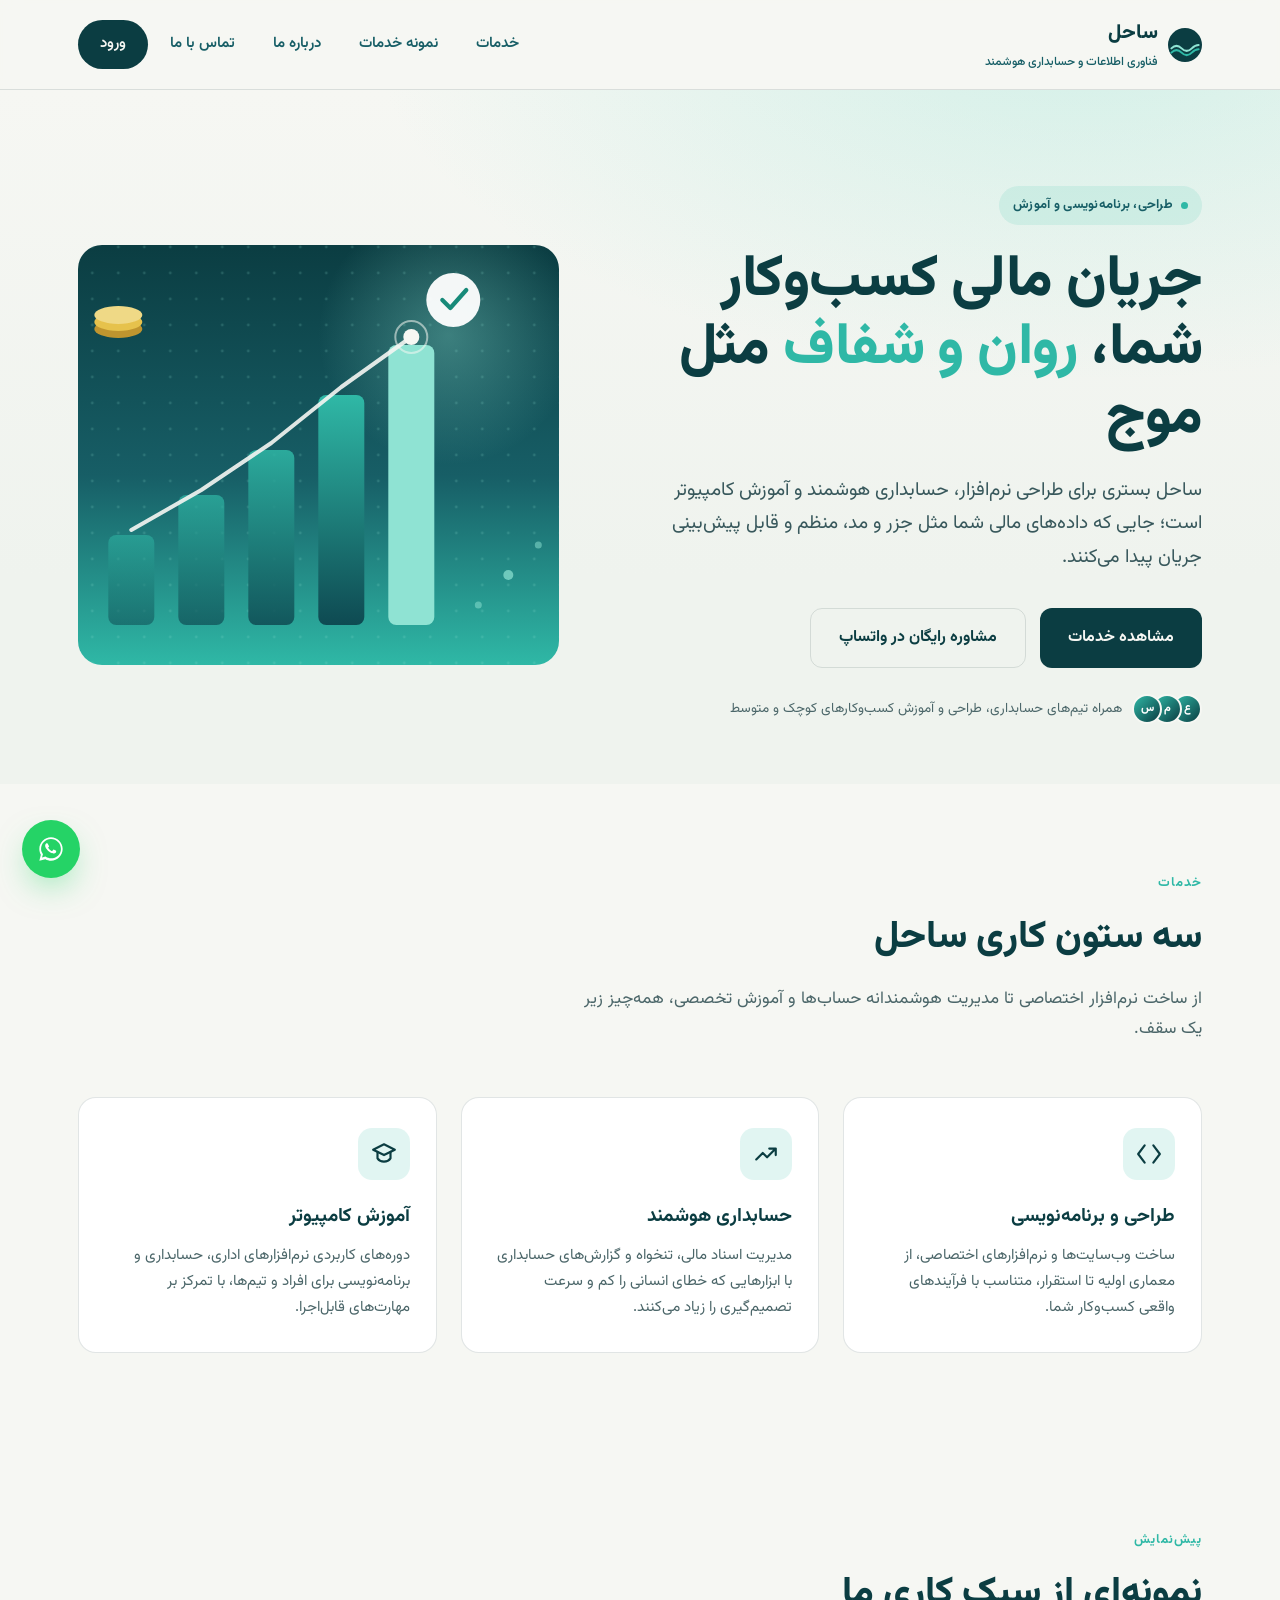
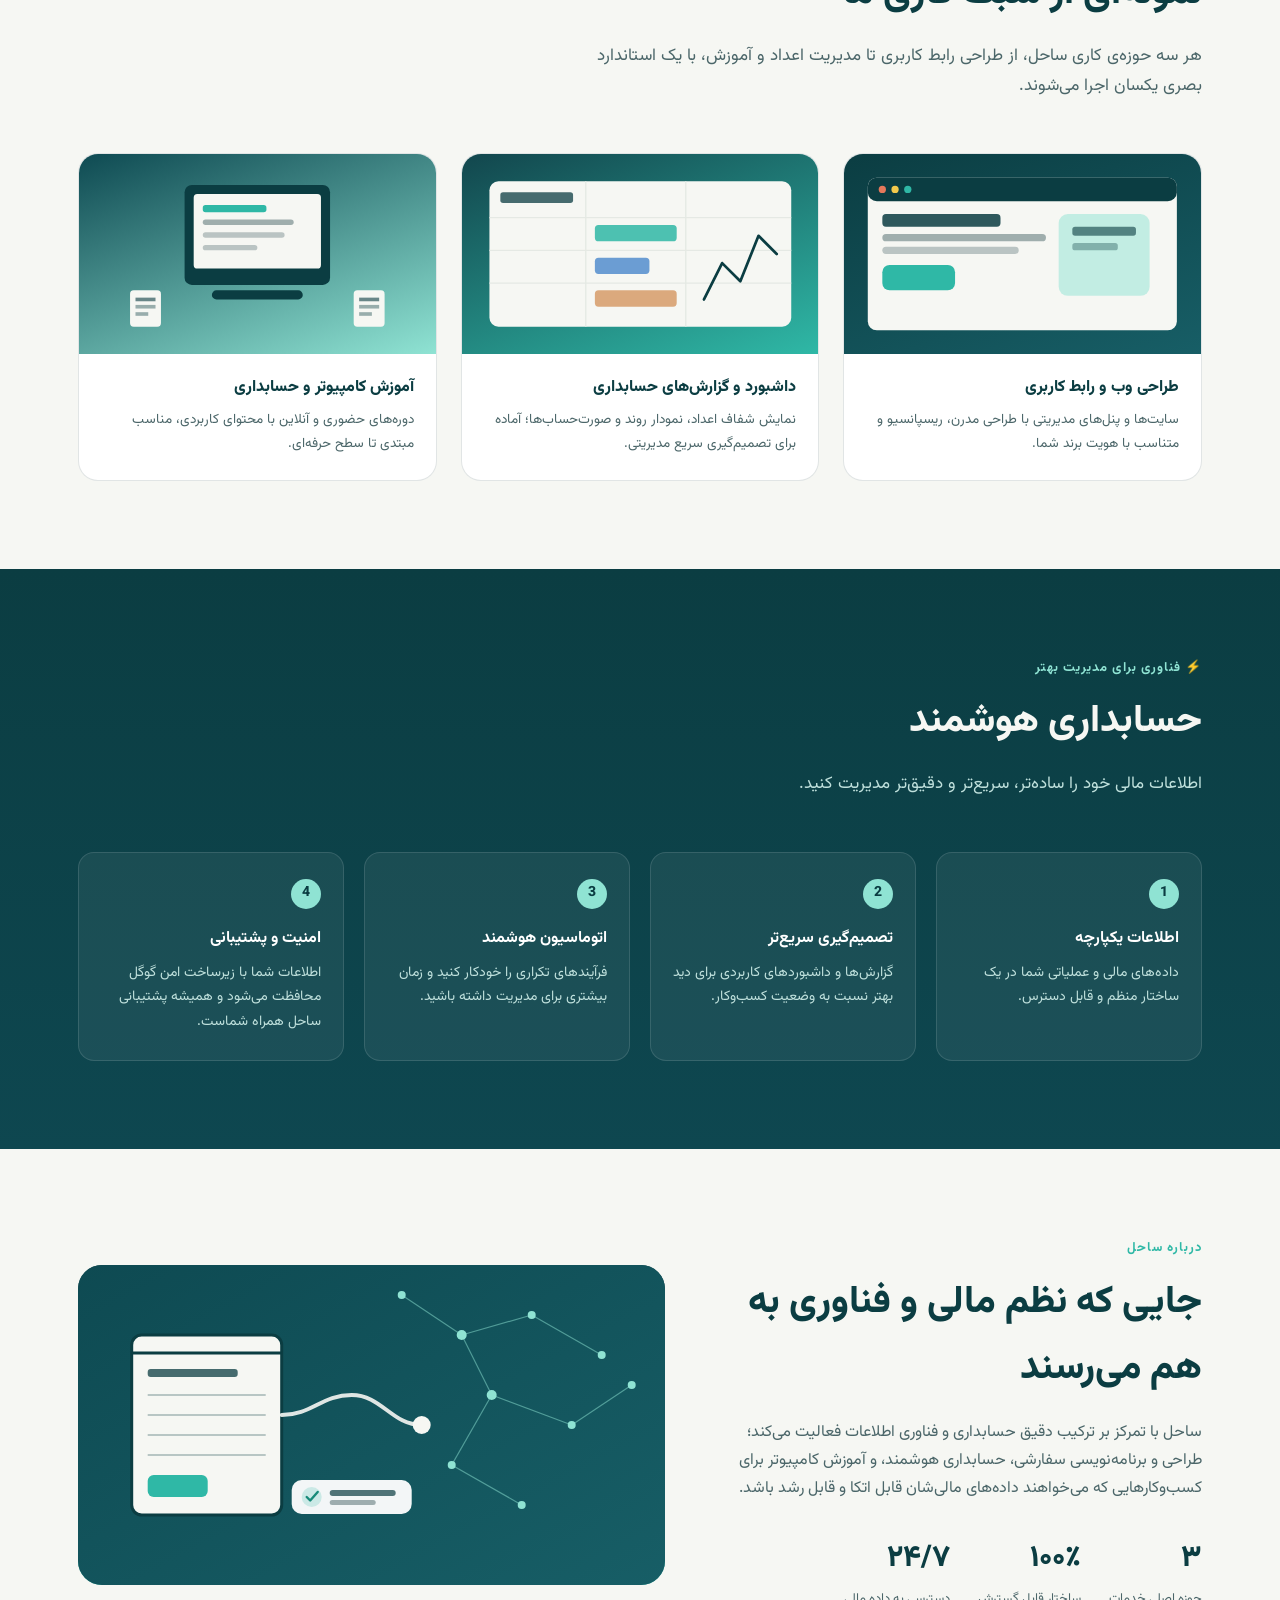
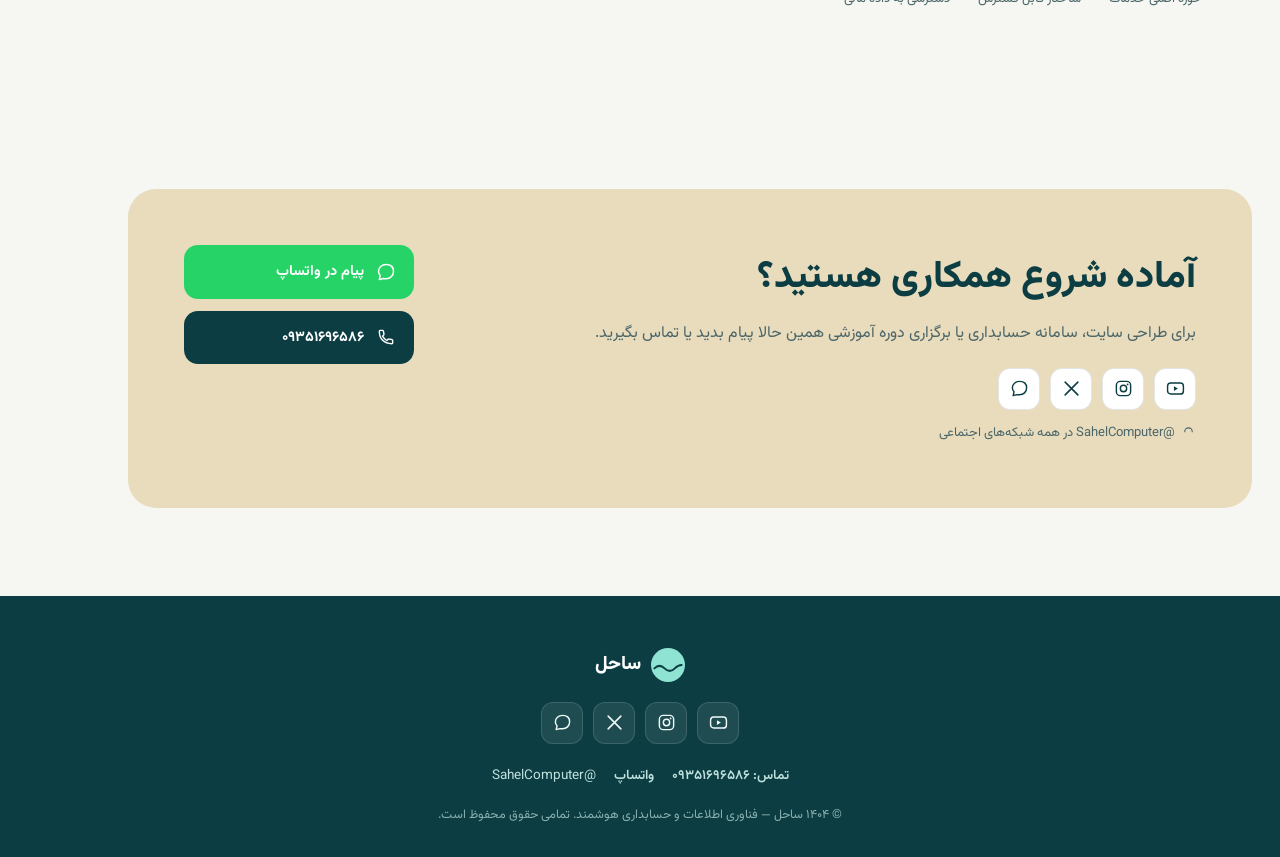
==== index.html @ e589ced3 "Update roadmap section content in index.html" ====
<!DOCTYPE html>
<html lang="fa" dir="rtl">
<head>
<meta charset="UTF-8">
<meta name="viewport" content="width=device-width, initial-scale=1.0">
<title>ساحل | فناوری اطلاعات و حسابداری هوشمند</title>
<meta name="description" content="طراحی و برنامه‌نویسی، حسابداری هوشمند و آموزش کامپیوتر ساحل">
<link rel="preconnect" href="https://fonts.googleapis.com">
<link rel="preconnect" href="https://fonts.gstatic.com" crossorigin>
<link href="https://fonts.googleapis.com/css2?family=Vazirmatn:wght@300;400;500;600;700;800;900&display=swap" rel="stylesheet">
<link rel="icon" href="assets/favicon.svg" type="image/svg+xml">
<link rel="stylesheet" href="css/style.css">
</head>
<body>

<header>
  <div class="nav">
    <div class="brand">
      <svg class="brand-mark" viewBox="0 0 40 40" fill="none" xmlns="http://www.w3.org/2000/svg" aria-hidden="true">
        <circle cx="20" cy="20" r="20" fill="#0B3D42"/>
        <path d="M4 24C8 20 12 20 16 24C20 28 24 28 28 24C32 20 36 20 36 20" stroke="#8FE3D3" stroke-width="2.4" stroke-linecap="round" fill="none"/>
        <path d="M4 29C8 25 12 25 16 29C20 33 24 33 28 29C32 25 36 25 36 25" stroke="#2FB8A6" stroke-width="2.4" stroke-linecap="round" fill="none"/>
      </svg>
      <span>ساحل<small>فناوری اطلاعات و حسابداری هوشمند</small></span>
    </div>
    <button class="menu-btn" id="menuBtn" aria-label="باز کردن منو" aria-expanded="false">
      <span></span><span></span><span></span>
    </button>
    <nav class="nav-links" id="navLinks">
      <a href="#services">خدمات</a>
      <a href="#showcase">نمونه خدمات</a>
      <a href="#about">درباره ما</a>
      <a href="#contact">تماس با ما</a>
      <a href="login.html" class="nav-cta">ورود</a>
    </nav>
  </div>
</header>

<section class="hero">
  <div class="hero-grid">
    <div>
      <div class="eyebrow">طراحی، برنامه‌نویسی و آموزش</div>
      <h1>جریان مالی کسب‌وکار شما، <em>روان و شفاف</em> مثل موج</h1>
      <p class="lead">ساحل بستری برای طراحی نرم‌افزار، حسابداری هوشمند و آموزش کامپیوتر است؛ جایی که داده‌های مالی شما مثل جزر و مد، منظم و قابل پیش‌بینی جریان پیدا می‌کنند.</p>
      <div class="hero-actions">
        <a href="#services" class="btn btn-primary">مشاهده خدمات</a>
        <a href="https://wa.me/989351696586" target="_blank" rel="noopener" class="btn btn-ghost">مشاوره رایگان در واتساپ</a>
      </div>
      <div class="trust-line">
        <div class="avatars"><span>ع</span><span>م</span><span>س</span></div>
        <span>همراه تیم‌های حسابداری، طراحی و آموزش کسب‌وکارهای کوچک و متوسط</span>
      </div>
    </div>
    <div class="tide" role="img" aria-label="نمودار جریان مالی رو به رشد" style="position:relative;">
      <svg viewBox="0 0 560 420" preserveAspectRatio="xMidYMax slice" style="position:absolute; inset:0; width:100%; height:100%;">
        <defs>
          <pattern id="dotgrid" width="26" height="26" patternUnits="userSpaceOnUse">
            <circle cx="2" cy="2" r="1.4" fill="#8FE3D3" opacity="0.18"/>
          </pattern>
          <linearGradient id="barGrad" x1="0" y1="1" x2="0" y2="0">
            <stop offset="0%" stop-color="#0E4A52"/>
            <stop offset="100%" stop-color="#2FB8A6"/>
          </linearGradient>
          <radialGradient id="glow" cx="50%" cy="50%" r="50%">
            <stop offset="0%" stop-color="#8FE3D3" stop-opacity="0.35"/>
            <stop offset="100%" stop-color="#8FE3D3" stop-opacity="0"/>
          </radialGradient>
        </defs>
        <rect x="0" y="0" width="560" height="420" fill="url(#dotgrid)"/>
        <circle cx="410" cy="90" r="130" fill="url(#glow)"/>

        <g>
          <rect x="70"  y="290" width="46" height="90"  rx="8" fill="url(#barGrad)" opacity="0.55"/>
          <rect x="140" y="250" width="46" height="130" rx="8" fill="url(#barGrad)" opacity="0.7"/>
          <rect x="210" y="205" width="46" height="175" rx="8" fill="url(#barGrad)" opacity="0.85"/>
          <rect x="280" y="150" width="46" height="230" rx="8" fill="url(#barGrad)"/>
          <rect x="350" y="100" width="46" height="280" rx="8" fill="#8FE3D3"/>
        </g>

        <polyline points="93,285 163,245 233,198 303,142 373,92" fill="none" stroke="#F6F7F3" stroke-width="4" stroke-linecap="round" stroke-linejoin="round" opacity="0.9"/>
        <circle cx="373" cy="92" r="8" fill="#F6F7F3"/>
        <circle cx="373" cy="92" r="16" fill="none" stroke="#F6F7F3" stroke-width="2" opacity="0.55"/>

        <g transform="translate(415,55)">
          <circle cx="0" cy="0" r="27" fill="#ffffff" opacity="0.95"/>
          <path d="M-11 0L-3 8L13 -10" stroke="#178A79" stroke-width="4.2" stroke-linecap="round" stroke-linejoin="round" fill="none"/>
        </g>

        <g transform="translate(80,70)" opacity="0.95">
          <ellipse cx="0" cy="14" rx="24" ry="9" fill="#C99A2E"/>
          <ellipse cx="0" cy="7" rx="24" ry="9" fill="#F2C94C"/>
          <ellipse cx="0" cy="0" rx="24" ry="9" fill="#FCE18A"/>
        </g>

        <circle cx="470" cy="330" r="5" fill="#8FE3D3" opacity="0.7"/>
        <circle cx="500" cy="300" r="3.5" fill="#8FE3D3" opacity="0.5"/>
        <circle cx="440" cy="360" r="3.5" fill="#8FE3D3" opacity="0.5"/>
      </svg>
    </div>
  </div>
</section>

<section class="services" id="services">
  <div class="wrap">
    <div class="section-head">
      <div class="kicker">خدمات</div>
      <h2>سه ستون کاری ساحل</h2>
      <p>از ساخت نرم‌افزار اختصاصی تا مدیریت هوشمندانه حساب‌ها و آموزش تخصصی، همه‌چیز زیر یک سقف.</p>
    </div>
    <div class="cards">
      <div class="card">
        <div class="card-icon">
          <svg width="26" height="26" viewBox="0 0 24 24" fill="none"><path d="M8 4L2 12L8 20M16 4L22 12L16 20" stroke="#0B3D42" stroke-width="2" stroke-linecap="round" stroke-linejoin="round"/></svg>
        </div>
        <h3>طراحی و برنامه‌نویسی</h3>
        <p>ساخت وب‌سایت‌ها و نرم‌افزارهای اختصاصی، از معماری اولیه تا استقرار، متناسب با فرآیندهای واقعی کسب‌وکار شما.</p>
      </div>
      <div class="card">
        <div class="card-icon">
          <svg width="26" height="26" viewBox="0 0 24 24" fill="none"><path d="M3 17L9 11L13 15L21 7M21 7H15M21 7V13" stroke="#0B3D42" stroke-width="2" stroke-linecap="round" stroke-linejoin="round"/></svg>
        </div>
        <h3>حسابداری هوشمند</h3>
        <p>مدیریت اسناد مالی، تنخواه و گزارش‌های حسابداری با ابزارهایی که خطای انسانی را کم و سرعت تصمیم‌گیری را زیاد می‌کنند.</p>
      </div>
      <div class="card">
        <div class="card-icon">
          <svg width="26" height="26" viewBox="0 0 24 24" fill="none"><path d="M12 3L2 8L12 13L22 8L12 3Z" stroke="#0B3D42" stroke-width="2" stroke-linejoin="round"/><path d="M6 10V16C6 16 8 19 12 19C16 19 18 16 18 16V10" stroke="#0B3D42" stroke-width="2" stroke-linecap="round" stroke-linejoin="round"/></svg>
        </div>
        <h3>آموزش کامپیوتر</h3>
        <p>دوره‌های کاربردی نرم‌افزارهای اداری، حسابداری و برنامه‌نویسی برای افراد و تیم‌ها، با تمرکز بر مهارت‌های قابل‌اجرا.</p>
      </div>
    </div>
  </div>
</section>

<section class="showcase" id="showcase">
  <div class="wrap">
    <div class="section-head">
      <div class="kicker">پیش‌نمایش</div>
      <h2>نمونه‌ای از سبک کاری ما</h2>
      <p>هر سه حوزه‌ی کاری ساحل، از طراحی رابط کاربری تا مدیریت اعداد و آموزش، با یک استاندارد بصری یکسان اجرا می‌شوند.</p>
    </div>
    <div class="showcase-grid">

      <div class="mock-card">
        <div class="mock-stage" style="background:linear-gradient(160deg,#0B3D42,#175E66);">
          <svg viewBox="0 0 400 220" preserveAspectRatio="xMidYMid slice">
            <rect x="30" y="26" width="340" height="168" rx="10" fill="#F6F7F3"/>
            <rect x="30" y="26" width="340" height="26" rx="10" fill="#0B3D42"/>
            <circle cx="46" cy="39" r="4" fill="#E4785B"/><circle cx="60" cy="39" r="4" fill="#F2C94C"/><circle cx="74" cy="39" r="4" fill="#2FB8A6"/>
            <rect x="46" y="66" width="130" height="14" rx="4" fill="#0B3D42" opacity="0.85"/>
            <rect x="46" y="88" width="180" height="8" rx="4" fill="#4B6669" opacity="0.5"/>
            <rect x="46" y="102" width="150" height="8" rx="4" fill="#4B6669" opacity="0.35"/>
            <rect x="46" y="122" width="80" height="28" rx="8" fill="#2FB8A6"/>
            <rect x="240" y="66" width="100" height="90" rx="10" fill="#8FE3D3" opacity="0.5"/>
            <rect x="255" y="80" width="70" height="10" rx="3" fill="#0B3D42" opacity="0.6"/>
            <rect x="255" y="98" width="50" height="8" rx="3" fill="#0B3D42" opacity="0.35"/>
          </svg>
        </div>
        <div class="mock-body">
          <h3>طراحی وب و رابط کاربری</h3>
          <p>سایت‌ها و پنل‌های مدیریتی با طراحی مدرن، ریسپانسیو و متناسب با هویت برند شما.</p>
        </div>
      </div>

      <div class="mock-card">
        <div class="mock-stage" style="background:linear-gradient(160deg,#12464D,#2FB8A6);">
          <svg viewBox="0 0 400 220" preserveAspectRatio="xMidYMid slice">
            <rect x="34" y="30" width="332" height="160" rx="10" fill="#F6F7F3"/>
            <line x1="34" y1="70" x2="366" y2="70" stroke="#E5E9E4" stroke-width="1.5"/>
            <line x1="34" y1="106" x2="366" y2="106" stroke="#E5E9E4" stroke-width="1.5"/>
            <line x1="34" y1="142" x2="366" y2="142" stroke="#E5E9E4" stroke-width="1.5"/>
            <line x1="140" y1="30" x2="140" y2="190" stroke="#E5E9E4" stroke-width="1.5"/>
            <line x1="250" y1="30" x2="250" y2="190" stroke="#E5E9E4" stroke-width="1.5"/>
            <rect x="46" y="42" width="80" height="12" rx="3" fill="#0B3D42" opacity="0.75"/>
            <rect x="150" y="78" width="90" height="18" rx="4" fill="#2FB8A6" opacity="0.85"/>
            <rect x="150" y="114" width="60" height="18" rx="4" fill="#3178C6" opacity="0.7"/>
            <rect x="150" y="150" width="90" height="18" rx="4" fill="#C56A1E" opacity="0.55"/>
            <polyline points="270,160 290,120 310,140 330,90 350,110" fill="none" stroke="#0B3D42" stroke-width="3" stroke-linecap="round" stroke-linejoin="round"/>
          </svg>
        </div>
        <div class="mock-body">
          <h3>داشبورد و گزارش‌های حسابداری</h3>
          <p>نمایش شفاف اعداد، نمودار روند و صورت‌حساب‌ها؛ آماده برای تصمیم‌گیری سریع مدیریتی.</p>
        </div>
      </div>

      <div class="mock-card">
        <div class="mock-stage" style="background:linear-gradient(160deg,#0E4A52,#8FE3D3);">
          <svg viewBox="0 0 400 220" preserveAspectRatio="xMidYMid slice">
            <rect x="120" y="34" width="160" height="110" rx="8" fill="#0B3D42"/>
            <rect x="130" y="44" width="140" height="82" rx="4" fill="#F6F7F3"/>
            <rect x="140" y="56" width="70" height="8" rx="3" fill="#2FB8A6"/>
            <rect x="140" y="72" width="100" height="6" rx="3" fill="#4B6669" opacity="0.5"/>
            <rect x="140" y="86" width="90" height="6" rx="3" fill="#4B6669" opacity="0.35"/>
            <rect x="140" y="100" width="60" height="6" rx="3" fill="#4B6669" opacity="0.35"/>
            <rect x="150" y="150" width="100" height="10" rx="5" fill="#0B3D42"/>
            <rect x="60" y="150" width="34" height="40" rx="4" fill="#F6F7F3"/>
            <rect x="66" y="158" width="22" height="4" fill="#0B3D42" opacity="0.6"/>
            <rect x="66" y="166" width="22" height="4" fill="#0B3D42" opacity="0.4"/>
            <rect x="66" y="174" width="14" height="4" fill="#0B3D42" opacity="0.4"/>
            <rect x="306" y="150" width="34" height="40" rx="4" fill="#F6F7F3"/>
            <rect x="312" y="158" width="22" height="4" fill="#0B3D42" opacity="0.6"/>
            <rect x="312" y="166" width="22" height="4" fill="#0B3D42" opacity="0.4"/>
            <rect x="312" y="174" width="14" height="4" fill="#0B3D42" opacity="0.4"/>
          </svg>
        </div>
        <div class="mock-body">
          <h3>آموزش کامپیوتر و حسابداری</h3>
          <p>دوره‌های حضوری و آنلاین با محتوای کاربردی، مناسب مبتدی تا سطح حرفه‌ای.</p>
        </div>
      </div>

    </div>
  </div>
</section>

<section class="roadmap" id="features">
  <div class="wrap">
    <div class="section-head">
      <div class="kicker">⚡ فناوری برای مدیریت بهتر</div>
      <h2>حسابداری هوشمند</h2>
      <p>اطلاعات مالی خود را ساده‌تر، سریع‌تر و دقیق‌تر مدیریت کنید.</p>
    </div>
    <div class="steps">
      <div class="step">
        <h3>اطلاعات یکپارچه</h3>
        <p>داده‌های مالی و عملیاتی شما در یک ساختار منظم و قابل دسترس.</p>
      </div>
      <div class="step">
        <h3>تصمیم‌گیری سریع‌تر</h3>
        <p>گزارش‌ها و داشبوردهای کاربردی برای دید بهتر نسبت به وضعیت کسب‌وکار.</p>
      </div>
      <div class="step">
        <h3>اتوماسیون هوشمند</h3>
        <p>فرآیندهای تکراری را خودکار کنید و زمان بیشتری برای مدیریت داشته باشید.</p>
      </div>
      <div class="step">
        <h3>امنیت و پشتیبانی</h3>
        <p>اطلاعات شما با زیرساخت امن گوگل محافظت می‌شود و همیشه پشتیبانی ساحل همراه شماست.</p>
      </div>
    </div>
  </div>
</section>

<section class="about" id="about">
  <div class="wrap about-grid">
    <div>
      <div class="kicker">درباره ساحل</div>
      <h2>جایی که نظم مالی و فناوری به هم می‌رسند</h2>
      <p style="color:#4B6669; font-size:16px;">ساحل با تمرکز بر ترکیب دقیق حسابداری و فناوری اطلاعات فعالیت می‌کند؛ طراحی و برنامه‌نویسی سفارشی، حسابداری هوشمند، و آموزش کامپیوتر برای کسب‌وکارهایی که می‌خواهند داده‌های مالی‌شان قابل اتکا و قابل رشد باشد.</p>
      <div class="stat-row">
        <div class="stat"><b>۳</b><span>حوزه اصلی خدمات</span></div>
        <div class="stat"><b>۱۰۰٪</b><span>ساختار قابل گسترش</span></div>
        <div class="stat"><b>۲۴/۷</b><span>دسترسی به داده مالی</span></div>
      </div>
    </div>
    <div class="tide" style="height:320px; position:relative;" role="img" aria-label="تصویرسازی برخورد نظم مالی و فناوری">
      <svg viewBox="0 0 600 320" preserveAspectRatio="xMidYMid slice" style="position:absolute; inset:0; width:100%; height:100%;">
        <defs>
          <linearGradient id="meetGrad" x1="0" y1="0" x2="1" y2="1">
            <stop offset="0%" stop-color="#0E4A52"/>
            <stop offset="100%" stop-color="#175E66"/>
          </linearGradient>
        </defs>
        <rect x="0" y="0" width="600" height="320" fill="url(#meetGrad)"/>

        <g opacity="0.5" stroke="#8FE3D3" stroke-width="1.2">
          <line x1="330" y1="30" x2="390" y2="70"/>
          <line x1="390" y1="70" x2="460" y2="50"/>
          <line x1="390" y1="70" x2="420" y2="130"/>
          <line x1="460" y1="50" x2="530" y2="90"/>
          <line x1="420" y1="130" x2="500" y2="160"/>
          <line x1="500" y1="160" x2="560" y2="120"/>
          <line x1="420" y1="130" x2="380" y2="200"/>
          <line x1="380" y1="200" x2="450" y2="240"/>
        </g>
        <g fill="#8FE3D3">
          <circle cx="330" cy="30" r="4"/><circle cx="390" cy="70" r="5"/><circle cx="460" cy="50" r="4"/>
          <circle cx="530" cy="90" r="4"/><circle cx="420" cy="130" r="5"/><circle cx="500" cy="160" r="4"/>
          <circle cx="560" cy="120" r="4"/><circle cx="380" cy="200" r="4"/><circle cx="450" cy="240" r="4"/>
        </g>

        <g transform="translate(60,70)">
          <rect x="0" y="0" width="150" height="180" rx="10" fill="#F6F7F3"/>
          <rect x="0" y="0" width="150" height="180" rx="10" fill="none" stroke="#0B3D42" stroke-width="3"/>
          <line x1="0" y1="18" x2="150" y2="18" stroke="#0B3D42" stroke-width="3"/>
          <rect x="16" y="34" width="90" height="8" rx="3" fill="#0B3D42" opacity="0.75"/>
          <line x1="16" y1="60" x2="134" y2="60" stroke="#0B3D42" stroke-width="1.4" opacity="0.35"/>
          <line x1="16" y1="80" x2="134" y2="80" stroke="#0B3D42" stroke-width="1.4" opacity="0.35"/>
          <line x1="16" y1="100" x2="134" y2="100" stroke="#0B3D42" stroke-width="1.4" opacity="0.35"/>
          <line x1="16" y1="120" x2="134" y2="120" stroke="#0B3D42" stroke-width="1.4" opacity="0.35"/>
          <rect x="16" y="140" width="60" height="22" rx="6" fill="#2FB8A6"/>
        </g>

        <path d="M210 150C240 150 250 130 280 130S320 160 350 160" fill="none" stroke="#F6F7F3" stroke-width="4" stroke-linecap="round" opacity="0.9"/>
        <circle cx="350" cy="160" r="9" fill="#F6F7F3"/>

        <g transform="translate(220,215)">
          <rect x="0" y="0" width="120" height="34" rx="10" fill="#ffffff" opacity="0.95"/>
          <circle cx="20" cy="17" r="10" fill="#2FB8A6" opacity="0.2"/>
          <path d="M15 17L18.5 20.5L26 12" stroke="#178A79" stroke-width="2.4" stroke-linecap="round" stroke-linejoin="round" fill="none"/>
          <rect x="38" y="10" width="66" height="6" rx="3" fill="#0B3D42" opacity="0.7"/>
          <rect x="38" y="20" width="46" height="5" rx="2.5" fill="#4B6669" opacity="0.5"/>
        </g>
      </svg>
    </div>
  </div>
</section>

<section id="contact">
  <div class="contact">
    <div class="contact-inner">
      <div>
        <h2>آماده شروع همکاری هستید؟</h2>
        <p>برای طراحی سایت، سامانه حسابداری یا برگزاری دوره آموزشی همین حالا پیام بدید یا تماس بگیرید.</p>
        <div class="social-row">
          <a class="social-btn" href="https://www.youtube.com/@SahelComputer" target="_blank" rel="noopener" aria-label="یوتیوب ساحل">
            <svg viewBox="0 0 24 24" fill="none"><rect x="2" y="5" width="20" height="14" rx="4" stroke="currentColor" stroke-width="1.8"/><path d="M10 9L15 12L10 15V9Z" fill="currentColor"/></svg>
          </a>
          <a class="social-btn" href="https://instagram.com/SahelComputer" target="_blank" rel="noopener" aria-label="اینستاگرام ساحل">
            <svg viewBox="0 0 24 24" fill="none"><rect x="3" y="3" width="18" height="18" rx="5" stroke="currentColor" stroke-width="1.8"/><circle cx="12" cy="12" r="4" stroke="currentColor" stroke-width="1.8"/><circle cx="17.2" cy="6.8" r="1.1" fill="currentColor"/></svg>
          </a>
          <a class="social-btn" href="https://x.com/SahelComputer" target="_blank" rel="noopener" aria-label="ایکس ساحل">
            <svg viewBox="0 0 24 24" fill="none"><path d="M4 4L20 20M20 4L4 20" stroke="currentColor" stroke-width="2" stroke-linecap="round"/></svg>
          </a>
          <a class="social-btn" href="https://wa.me/989351696586" target="_blank" rel="noopener" aria-label="واتساپ ساحل">
            <svg viewBox="0 0 24 24" fill="none"><path d="M12 3C7 3 3 6.6 3 11C3 13 3.8 14.8 5.1 16.1L4 21L8.8 19.7C9.8 20 10.9 20 12 20C17 20 21 16.4 21 11S17 3 12 3Z" stroke="currentColor" stroke-width="1.8" stroke-linejoin="round"/></svg>
          </a>
        </div>
        <div class="handle-tag">
          <svg width="15" height="15" viewBox="0 0 24 24" fill="none"><path d="M6 9C6 5.7 8.7 3 12 3C15.3 3 18 5.7 18 9" stroke="currentColor" stroke-width="1.8" stroke-linecap="round"/></svg>
          @SahelComputer در همه شبکه‌های اجتماعی
        </div>
      </div>
      <div class="contact-actions">
        <a href="https://wa.me/989351696586" target="_blank" rel="noopener" class="contact-btn whatsapp">
          <svg viewBox="0 0 24 24" fill="none"><path d="M12 3C7 3 3 6.6 3 11C3 13 3.8 14.8 5.1 16.1L4 21L8.8 19.7C9.8 20 10.9 20 12 20C17 20 21 16.4 21 11S17 3 12 3Z" stroke="currentColor" stroke-width="1.8" stroke-linejoin="round"/></svg>
          پیام در واتساپ
        </a>
        <a href="tel:+989351696586" class="contact-btn call">
          <svg viewBox="0 0 24 24" fill="none"><path d="M4 5C4 14.4 9.6 20 19 20C19.6 20 20 19.6 20 19V16.2C20 15.7 19.7 15.3 19.2 15.2L15.6 14.4C15.2 14.3 14.8 14.4 14.5 14.7L13 16.2C10.8 15 9 13.2 7.8 11L9.3 9.5C9.6 9.2 9.7 8.8 9.6 8.4L8.8 4.8C8.7 4.3 8.3 4 7.8 4H5C4.4 4 4 4.4 4 5Z" stroke="currentColor" stroke-width="1.7" stroke-linejoin="round"/></svg>
          ۰۹۳۵۱۶۹۶۵۸۶
        </a>
      </div>
    </div>
  </div>
</section>

<a href="https://wa.me/989351696586" target="_blank" rel="noopener" class="float-whatsapp" aria-label="گفتگو در واتساپ">
  <svg viewBox="0 0 24 24" fill="currentColor"><path d="M12 2C6.5 2 2 6.5 2 12C2 13.8 2.5 15.5 3.3 17L2 22L7.2 20.7C8.6 21.5 10.3 22 12 22C17.5 22 22 17.5 22 12C22 6.5 17.5 2 12 2ZM12 20C10.4 20 8.9 19.5 7.6 18.7L7.2 18.5L4.3 19.3L5.1 16.5L4.9 16.1C4 14.7 3.5 13.4 3.5 12C3.5 7.3 7.3 3.5 12 3.5C16.7 3.5 20.5 7.3 20.5 12C20.5 16.7 16.7 20 12 20Z"/><path d="M9.2 7.4C9 7 8.7 7 8.5 7C8.3 7 8 7.1 7.8 7.3C7.6 7.5 7 8.1 7 9.2C7 10.3 7.8 11.4 7.9 11.6C8 11.7 9.6 14.2 12 15.2C14 16 14.4 15.9 14.8 15.8C15.2 15.7 16.1 15.2 16.3 14.7C16.5 14.1 16.5 13.6 16.4 13.5C16.3 13.4 16.1 13.4 15.9 13.3C15.7 13.2 14.6 12.6 14.4 12.5C14.2 12.5 14.1 12.4 14 12.6C13.8 12.8 13.4 13.4 13.2 13.6C13.1 13.8 12.9 13.8 12.7 13.7C12.5 13.6 11.8 13.4 10.9 12.6C10.2 12 9.7 11.2 9.6 11C9.5 10.8 9.6 10.7 9.7 10.6C9.8 10.5 9.9 10.3 10 10.2C10.2 10.1 10.2 10 10.3 9.8C10.4 9.6 10.3 9.5 10.3 9.4C10.2 9.3 9.7 8 9.2 7.4Z"/></svg>
</a>

<footer class="site-footer">
  <div class="wrap">
    <div class="brand" style="justify-content:center;">
      <svg class="brand-mark" width="30" height="30" viewBox="0 0 40 40" fill="none" xmlns="http://www.w3.org/2000/svg" aria-hidden="true">
        <circle cx="20" cy="20" r="20" fill="#8FE3D3"/>
        <path d="M4 24C8 20 12 20 16 24C20 28 24 28 28 24C32 20 36 20 36 20" stroke="#0B3D42" stroke-width="2.4" stroke-linecap="round" fill="none"/>
      </svg>
      <span style="font-weight:800; font-size:19px;">ساحل</span>
    </div>

    <div class="social-row">
      <a class="social-btn" href="https://www.youtube.com/@SahelComputer" target="_blank" rel="noopener" aria-label="یوتیوب ساحل">
        <svg viewBox="0 0 24 24" fill="none"><rect x="2" y="5" width="20" height="14" rx="4" stroke="currentColor" stroke-width="1.8"/><path d="M10 9L15 12L10 15V9Z" fill="currentColor"/></svg>
      </a>
      <a class="social-btn" href="https://instagram.com/SahelComputer" target="_blank" rel="noopener" aria-label="اینستاگرام ساحل">
        <svg viewBox="0 0 24 24" fill="none"><rect x="3" y="3" width="18" height="18" rx="5" stroke="currentColor" stroke-width="1.8"/><circle cx="12" cy="12" r="4" stroke="currentColor" stroke-width="1.8"/><circle cx="17.2" cy="6.8" r="1.1" fill="currentColor"/></svg>
      </a>
      <a class="social-btn" href="https://x.com/SahelComputer" target="_blank" rel="noopener" aria-label="ایکس ساحل">
        <svg viewBox="0 0 24 24" fill="none"><path d="M4 4L20 20M20 4L4 20" stroke="currentColor" stroke-width="2" stroke-linecap="round"/></svg>
      </a>
      <a class="social-btn" href="https://wa.me/989351696586" target="_blank" rel="noopener" aria-label="واتساپ ساحل">
        <svg viewBox="0 0 24 24" fill="none"><path d="M12 3C7 3 3 6.6 3 11C3 13 3.8 14.8 5.1 16.1L4 21L8.8 19.7C9.8 20 10.9 20 12 20C17 20 21 16.4 21 11S17 3 12 3Z" stroke="currentColor" stroke-width="1.8" stroke-linejoin="round"/></svg>
      </a>
    </div>

    <div class="foot-contact">
      <a href="tel:+989351696586">تماس: ۰۹۳۵۱۶۹۶۵۸۶</a>
      <a href="https://wa.me/989351696586" target="_blank" rel="noopener">واتساپ</a>
      <span>@SahelComputer</span>
    </div>

    <div class="copyright">© ۱۴۰۴ ساحل — فناوری اطلاعات و حسابداری هوشمند. تمامی حقوق محفوظ است.</div>
  </div>
</footer>

<script src="js/main.js" defer></script>

</body>
</html>
---- css/style.css ----
:root{
    --ink:#0A2A2E;
    --deep:#0B3D42;
    --teal:#175E66;
    --turquoise:#2FB8A6;
    --crest:#8FE3D3;
    --sand:#E9DCBD;
    --foam:#F6F7F3;
    --line: rgba(10,42,46,0.12);
    --shadow: 0 20px 50px -25px rgba(11,61,66,0.35);
    --radius: 18px;
    --maxw: 1180px;
    --ease: cubic-bezier(.22,.9,.32,1);
  }
  *{box-sizing:border-box;}
  html{scroll-behavior:smooth;}
  body{
    margin:0;
    font-family:'Vazirmatn', sans-serif;
    color:var(--ink);
    background:var(--foam);
    line-height:1.75;
    -webkit-font-smoothing:antialiased;
  }
  @media (prefers-reduced-motion: reduce){
    html{scroll-behavior:auto;}
    *{animation-duration:0.01ms !important; animation-iteration-count:1 !important; transition-duration:0.01ms !important;}
  }
  a{color:inherit; text-decoration:none;}
  img{max-width:100%; display:block;}
  .wrap{max-width:var(--maxw); margin:0 auto; padding:0 28px;}
  :focus-visible{outline:3px solid var(--turquoise); outline-offset:3px; border-radius:6px;}

  /* ===== Header ===== */
  header{
    position:sticky; top:0; z-index:50;
    background:rgba(246,247,243,0.86);
    backdrop-filter:blur(10px);
    border-bottom:1px solid var(--line);
  }
  .nav{display:flex; align-items:center; justify-content:space-between; padding:16px 28px; max-width:var(--maxw); margin:0 auto;}
  .brand{display:flex; align-items:center; gap:10px; font-weight:800; font-size:20px; color:var(--deep);}
  .brand-mark{width:34px; height:34px; flex-shrink:0;}
  .brand small{display:block; font-weight:500; font-size:12px; color:var(--teal); margin-top:1px;}
  .nav-links{display:flex; gap:6px; align-items:center;}
  .nav-links a{padding:10px 16px; border-radius:999px; font-weight:600; font-size:15px; color:var(--teal); transition:background .25s var(--ease), color .25s;}
  .nav-links a:hover{background:rgba(47,184,166,0.12); color:var(--deep);}
  .nav-cta{background:var(--deep); color:var(--foam) !important; padding:11px 22px !important;}
  .nav-cta:hover{background:var(--turquoise) !important; color:var(--ink) !important;}
  .menu-btn{display:none; background:none; border:none; cursor:pointer; padding:8px;}
  .menu-btn span{display:block; width:24px; height:2px; background:var(--deep); margin:5px 0; transition:transform .25s, opacity .25s;}

  @media (max-width:860px){
    .nav-links{
      position:fixed; inset:64px 0 auto 0; flex-direction:column; align-items:stretch;
      background:var(--foam); padding:14px 20px 24px; gap:2px;
      border-bottom:1px solid var(--line);
      transform:translateY(-12px); opacity:0; pointer-events:none;
      transition:transform .3s var(--ease), opacity .3s var(--ease);
    }
    .nav-links.open{transform:translateY(0); opacity:1; pointer-events:auto;}
    .nav-links a{padding:14px 12px; text-align:center;}
    .menu-btn{display:block;}
  }

  /* ===== Hero ===== */
  .hero{position:relative; overflow:hidden; padding:96px 0 60px; background:
    radial-gradient(1200px 600px at 85% -10%, rgba(143,227,211,0.35), transparent 60%),
    linear-gradient(180deg, var(--foam), #EFF3EE 70%);
  }
  .hero-grid{display:grid; grid-template-columns:1.1fr 0.9fr; gap:56px; align-items:center; max-width:var(--maxw); margin:0 auto; padding:0 28px;}
  .eyebrow{display:inline-flex; align-items:center; gap:8px; font-size:13px; font-weight:700; letter-spacing:.02em; color:var(--teal); background:rgba(47,184,166,0.12); padding:8px 14px; border-radius:999px; margin-bottom:22px;}
  .eyebrow::before{content:""; width:7px; height:7px; border-radius:50%; background:var(--turquoise);}
  h1{font-size:clamp(34px,5vw,58px); line-height:1.18; font-weight:800; margin:0 0 22px; color:var(--deep); letter-spacing:-0.01em;}
  h1 em{font-style:normal; color:var(--turquoise); position:relative;}
  .hero p.lead{font-size:19px; color:#38585C; max-width:52ch; margin:0 0 34px;}
  .hero-actions{display:flex; gap:14px; flex-wrap:wrap;}
  .btn{display:inline-flex; align-items:center; gap:8px; padding:15px 28px; border-radius:12px; font-weight:700; font-size:16px; transition:transform .25s var(--ease), box-shadow .25s var(--ease), background .25s;}
  .btn-primary{background:var(--deep); color:var(--foam);}
  .btn-primary:hover{background:var(--turquoise); color:var(--ink); transform:translateY(-2px); box-shadow:var(--shadow);}
  .btn-ghost{background:transparent; color:var(--deep); border:1.5px solid var(--line);}
  .btn-ghost:hover{border-color:var(--turquoise); background:rgba(47,184,166,0.08);}

  .tide{position:relative; height:420px; border-radius:24px; overflow:hidden; background:linear-gradient(180deg,#0B3D42,#175E66 55%,#2FB8A6);}
  .tide svg{position:absolute; bottom:0; left:0; width:100%;}
  .tide .wave1{opacity:.5;}
  .tide .wave2{opacity:.75;}
  .tide-badge{position:absolute; top:22px; right:22px; left:22px; background:rgba(9,32,35,0.35); backdrop-filter:blur(6px); border:1px solid rgba(255,255,255,0.18); border-radius:14px; padding:16px 18px; color:#EFFBF8;}
  .tide-badge b{display:block; font-size:26px; font-weight:800; margin-bottom:2px;}
  .tide-badge span{font-size:13px; opacity:.85;}
  @keyframes drift{0%{transform:translateX(0);} 100%{transform:translateX(-50%);}}
  .wave-track{display:flex; width:200%; animation:drift 18s linear infinite;}
  .wave-track svg{flex:0 0 50%;}
  .wave2 .wave-track{animation-duration:26s; animation-direction:reverse;}

  @media (max-width:940px){
    .hero-grid{grid-template-columns:1fr; gap:40px;}
    .tide{height:260px; order:-1;}
  }

  /* ===== Section shell ===== */
  section{padding:88px 0;}
  .section-head{max-width:640px; margin:0 0 52px;}
  .kicker{font-size:13px; font-weight:700; color:var(--turquoise); text-transform:uppercase; letter-spacing:.08em; margin-bottom:10px;}
  h2{font-size:clamp(26px,3.4vw,38px); font-weight:800; color:var(--deep); margin:0 0 14px;}
  .section-head p{color:#4B6669; font-size:17px; margin:0;}

  /* ===== Services ===== */
  .services{background:var(--foam);}
  .cards{display:grid; grid-template-columns:repeat(3,1fr); gap:24px;}
  .card{background:#fff; border:1px solid var(--line); border-radius:var(--radius); padding:30px 26px; transition:transform .3s var(--ease), box-shadow .3s var(--ease), border-color .3s;}
  .card:hover{transform:translateY(-6px); box-shadow:var(--shadow); border-color:transparent;}
  .card-icon{width:52px; height:52px; border-radius:14px; display:flex; align-items:center; justify-content:center; margin-bottom:20px; background:rgba(47,184,166,0.14);}
  .card h3{margin:0 0 10px; font-size:19px; color:var(--deep); font-weight:700;}
  .card p{margin:0; color:#4B6669; font-size:15px;}
  @media (max-width:860px){.cards{grid-template-columns:1fr;}}

  /* ===== Roadmap ===== */
  .roadmap{background:linear-gradient(180deg,#0B3D42,#0E4750);}
  .roadmap .kicker{color:var(--crest);}
  .roadmap h2, .roadmap .section-head p{color:var(--foam);}
  .roadmap .section-head p{color:#BFE0DC;}
  .steps{display:grid; grid-template-columns:repeat(4,1fr); gap:20px; counter-reset:step;}
  .step{position:relative; background:rgba(255,255,255,0.06); border:1px solid rgba(255,255,255,0.12); border-radius:16px; padding:26px 22px;}
  .step::before{counter-increment:step; content:counter(step); font-weight:800; font-size:14px; color:#0B3D42; background:var(--crest); width:30px; height:30px; border-radius:50%; display:flex; align-items:center; justify-content:center; margin-bottom:16px;}
  .step h3{color:#fff; font-size:16px; margin:0 0 8px; font-weight:700;}
  .step p{color:#BFE0DC; font-size:14px; margin:0;}
  @media (max-width:940px){.steps{grid-template-columns:1fr 1fr;}}
  @media (max-width:600px){.steps{grid-template-columns:1fr;}}

  /* ===== About ===== */
  .about-grid{display:grid; grid-template-columns:0.9fr 1.1fr; gap:56px; align-items:center;}
  .stat-row{display:flex; gap:28px; margin-top:30px; flex-wrap:wrap;}
  .stat b{display:block; font-size:30px; font-weight:800; color:var(--deep);}
  .stat span{font-size:13px; color:#4B6669;}
  @media (max-width:860px){.about-grid{grid-template-columns:1fr;}}

  /* ===== Contact ===== */
  .contact{background:var(--sand); border-radius:28px; margin:0 28px 0; max-width:calc(var(--maxw) - 56px); padding:56px; }
  .contact-inner{display:flex; justify-content:space-between; align-items:center; gap:30px; flex-wrap:wrap;}
  .contact h2{margin-bottom:8px;}
  .contact p{margin:0; color:#4B6669;}
  @media (max-width:640px){.contact{padding:36px 24px; border-radius:20px;} .contact-inner{flex-direction:column; align-items:flex-start;}}

  footer{padding:40px 28px 50px; text-align:center; color:#4B6669; font-size:14px;}
  footer .brand{justify-content:center; margin-bottom:6px;}

/* =========================================================
   AUTH PAGE (login.html)
   ========================================================= */
.auth-page{
  min-height:100vh;
  display:grid;
  grid-template-columns:440px 1fr;
}
@media (max-width:900px){
  .auth-page{grid-template-columns:1fr;}
  .auth-art{display:none;}
}

.auth-panel{
  display:flex; flex-direction:column; justify-content:center;
  padding:48px 44px; background:var(--foam);
  position:relative; z-index:2;
}
.auth-brand{display:flex; align-items:center; gap:10px; margin-bottom:44px;}
.auth-brand span{font-weight:800; font-size:19px; color:var(--deep);}

.auth-card h1{font-size:24px; font-weight:800; color:var(--deep); margin:0 0 6px;}
.auth-card p.sub{color:#4B6669; font-size:14.5px; margin:0 0 30px;}

.field{position:relative; margin-bottom:16px;}
.field input{
  width:100%; padding:15px 46px 15px 16px; border-radius:12px;
  border:1.5px solid var(--line); background:#fff; font-family:inherit;
  font-size:15px; color:var(--ink); transition:border-color .2s, box-shadow .2s;
}
.field input::placeholder{color:#8AA3A5;}
.field input:focus{border-color:var(--turquoise); box-shadow:0 0 0 4px rgba(47,184,166,0.14); outline:none;}
.field-icon{
  position:absolute; top:50%; right:16px; transform:translateY(-50%);
  width:18px; height:18px; color:#7F9A9C; display:flex;
}
.field-icon svg{width:100%; height:100%;}

.auth-row{display:flex; align-items:center; justify-content:space-between; margin:2px 0 26px; font-size:13.5px;}
.auth-check{display:flex; align-items:center; gap:7px; color:#4B6669;}
.auth-check input{accent-color:var(--turquoise); width:15px; height:15px;}
.auth-row a{color:var(--turquoise); font-weight:600;}
.auth-row a:hover{text-decoration:underline;}

.btn-block{width:100%; justify-content:center; padding:16px; font-size:16px;}
.auth-foot{text-align:center; margin-top:22px; font-size:14px; color:#4B6669;}
.auth-foot a{color:var(--deep); font-weight:700;}
.auth-foot a:hover{color:var(--turquoise);}

.auth-art{
  position:relative; overflow:hidden;
  background:linear-gradient(180deg,#BFEAE3 0%,#79C8C6 35%,#2E93A0 68%,#0B3D42 100%);
}
.auth-art svg{position:absolute; inset:0; width:100%; height:100%;}
.auth-art-label{
  position:absolute; top:56px; right:64px; max-width:320px; color:#fff; z-index:3;
}
.auth-art-label b{display:block; font-size:22px; font-weight:800; margin-bottom:6px; line-height:1.5;}
.auth-art-label span{font-size:14.5px; opacity:.88;}

/* =========================================================
   APP SHELL (dashboard.html)
   ========================================================= */
.app-shell{display:grid; grid-template-columns:1fr 248px; min-height:100vh; background:#EEF3F1;}
@media (max-width:980px){.app-shell{grid-template-columns:1fr;}}

/* Sidebar (right, RTL-natural) */
.sidebar{
  background:#fff; border-inline-start:1px solid var(--line);
  display:flex; flex-direction:column; padding:22px 16px;
  position:sticky; top:0; height:100vh;
}
.sidebar-brand{display:flex; align-items:center; gap:9px; padding:6px 10px 26px;}
.sidebar-brand span{font-weight:800; font-size:16px; color:var(--deep);}
.sidebar-nav{display:flex; flex-direction:column; gap:3px; flex:1;}
.sidebar-nav a{
  display:flex; align-items:center; justify-content:space-between; gap:10px;
  padding:12px 14px; border-radius:12px; color:#4B6669; font-weight:600; font-size:14.5px;
  transition:background .2s, color .2s;
}
.sidebar-nav a svg{width:19px; height:19px; flex-shrink:0;}
.sidebar-nav a:hover{background:rgba(47,184,166,0.09); color:var(--deep);}
.sidebar-nav a.active{background:linear-gradient(90deg, rgba(47,184,166,0.16), rgba(47,184,166,0.05)); color:var(--deep);}
.sidebar-logout{
  display:flex; align-items:center; justify-content:space-between; gap:10px;
  padding:13px 14px; border-radius:12px; background:rgba(47,184,166,0.1);
  color:var(--teal); font-weight:700; font-size:14.5px; margin-top:10px;
}
.sidebar-logout:hover{background:rgba(47,184,166,0.18);}

@media (max-width:980px){
  .sidebar{
    position:fixed; inset:0 0 0 auto; width:250px; height:100vh; z-index:60;
    transform:translateX(100%); transition:transform .3s var(--ease); box-shadow:var(--shadow);
  }
  .sidebar.open{transform:translateX(0);}
  .sidebar-scrim.open{opacity:1; pointer-events:auto;}
}

.sidebar-scrim{
  position:fixed; inset:0; background:rgba(10,42,46,0.35); z-index:55;
  opacity:0; pointer-events:none; transition:opacity .3s;
}

/* Main column */
.main-col{display:flex; flex-direction:column; min-width:0;}

.topbar{
  display:flex; align-items:center; gap:18px; background:#fff;
  border-bottom:1px solid var(--line); padding:14px 26px; position:sticky; top:0; z-index:40;
}
.topbar-user{display:flex; align-items:center; gap:10px; cursor:pointer;}
.avatar{
  width:40px; height:40px; border-radius:50%; flex-shrink:0;
  background:linear-gradient(135deg, var(--turquoise), var(--deep));
  color:#fff; display:flex; align-items:center; justify-content:center; font-weight:800; font-size:14px;
}
.topbar-user .who b{display:block; font-size:14px; color:var(--deep);}
.topbar-user .who span{font-size:12px; color:#7F9A9C;}
.topbar-icon{
  position:relative; width:38px; height:38px; border-radius:10px; display:flex; align-items:center;
  justify-content:center; color:#4B6669; flex-shrink:0; transition:background .2s;
}
.topbar-icon:hover{background:rgba(47,184,166,0.1);}
.topbar-icon svg{width:19px; height:19px;}
.badge{
  position:absolute; top:2px; left:2px; background:#E4785B; color:#fff; font-size:10px; font-weight:800;
  width:16px; height:16px; border-radius:50%; display:flex; align-items:center; justify-content:center;
}
.topbar-search{
  flex:1; display:flex; align-items:center; gap:10px; background:#F3F6F4; border-radius:12px;
  padding:11px 16px; max-width:420px; color:#7F9A9C;
}
.topbar-search svg{width:17px; height:17px; flex-shrink:0;}
.topbar-search input{border:none; background:none; outline:none; font-family:inherit; font-size:14px; width:100%; color:var(--ink);}
.sidebar-toggle{display:none; background:none; border:none; cursor:pointer; color:var(--deep);}
@media (max-width:980px){.sidebar-toggle{display:flex;} .topbar-search{display:none;}}
@media (max-width:640px){.topbar-user .who{display:none;}}

.page{padding:28px 26px 60px;}
.page-head{display:flex; align-items:baseline; justify-content:space-between; margin-bottom:26px;}
.page-head h1{font-size:26px; font-weight:800; color:var(--deep); margin:0 0 4px;}
.page-head p{margin:0; color:#4B6669; font-size:14.5px;}

/* Stat cards */
.stat-grid{display:grid; grid-template-columns:repeat(4,1fr); gap:18px; margin-bottom:24px;}
@media (max-width:900px){.stat-grid{grid-template-columns:1fr 1fr;}}
@media (max-width:520px){.stat-grid{grid-template-columns:1fr;}}
.stat-card{
  background:#fff; border:1px solid var(--line); border-radius:16px; padding:20px;
  display:flex; align-items:center; justify-content:space-between; gap:14px;
}
.stat-card .num{font-size:26px; font-weight:800; color:var(--deep); margin:2px 0 5px;}
.stat-card .lbl{font-size:13.5px; color:#4B6669;}
.stat-card .delta{color:var(--turquoise); font-weight:700;}
.stat-ic{width:46px; height:46px; border-radius:12px; display:flex; align-items:center; justify-content:center; flex-shrink:0;}
.stat-ic svg{width:22px; height:22px;}
.ic-teal{background:rgba(47,184,166,0.15); color:#178A79;}
.ic-blue{background:rgba(65,145,222,0.15); color:#3178C6;}
.ic-purple{background:rgba(155,110,224,0.15); color:#7C4FD6;}
.ic-amber{background:rgba(228,140,60,0.15); color:#C56A1E;}

/* Two column: activity + projects */
.split-2{display:grid; grid-template-columns:1fr 1.6fr; gap:18px; margin-bottom:18px;}
@media (max-width:900px){.split-2{grid-template-columns:1fr;}}
.panel{background:#fff; border:1px solid var(--line); border-radius:16px; padding:22px;}
.panel-head{display:flex; align-items:center; justify-content:space-between; margin-bottom:16px;}
.panel-head h2{font-size:16px; font-weight:800; color:var(--deep); margin:0;}
.panel-head a{font-size:13px; font-weight:700; color:var(--turquoise);}

.activity-item{display:flex; align-items:flex-start; gap:12px; padding:11px 0; border-bottom:1px solid var(--line);}
.activity-item:last-child{border-bottom:none;}
.activity-ic{width:34px; height:34px; border-radius:10px; display:flex; align-items:center; justify-content:center; flex-shrink:0;}
.activity-ic svg{width:16px; height:16px;}
.activity-item b{display:block; font-size:14px; color:var(--ink); font-weight:700; margin-bottom:2px;}
.activity-item span{font-size:12.5px; color:#7F9A9C;}

.proj-row{display:flex; align-items:center; gap:14px; padding:14px 0; border-bottom:1px solid var(--line);}
.proj-row:last-child{border-bottom:none;}
.proj-ic{width:44px; height:44px; border-radius:12px; display:flex; align-items:center; justify-content:center; flex-shrink:0;}
.proj-ic svg{width:20px; height:20px;}
.proj-info{flex:1; min-width:0;}
.proj-top{display:flex; align-items:center; justify-content:space-between; gap:10px; margin-bottom:7px;}
.proj-top b{font-size:14.5px; color:var(--ink); font-weight:700;}
.proj-meta{display:flex; align-items:center; gap:8px; font-size:12px; color:#7F9A9C; white-space:nowrap;}
.proj-tag{font-size:11.5px; font-weight:700; padding:3px 9px; border-radius:999px;}
.tag-progress{background:rgba(65,145,222,0.14); color:#3178C6;}
.tag-done{background:rgba(47,184,166,0.16); color:#178A79;}
.tag-wait{background:rgba(228,140,60,0.16); color:#C56A1E;}
.proj-owner{display:flex; align-items:center; gap:6px; font-size:12px; color:#7F9A9C; margin-top:4px;}
.proj-owner .mini-avatar{width:18px; height:18px; border-radius:50%; background:var(--deep); color:#fff; font-size:9px; font-weight:800; display:flex; align-items:center; justify-content:center;}
.bar{height:6px; background:#EEF3F1; border-radius:999px; overflow:hidden;}
.bar > i{display:block; height:100%; border-radius:999px; background:var(--turquoise);}
.pct{font-size:13px; font-weight:800; color:var(--deep); min-width:34px;}
.proj-row-inner{display:flex; align-items:center; gap:10px;}

/* Sheets grid */
.sheet-grid{display:grid; grid-template-columns:repeat(4,1fr); gap:16px;}
@media (max-width:900px){.sheet-grid{grid-template-columns:1fr 1fr;}}
@media (max-width:520px){.sheet-grid{grid-template-columns:1fr;}}
.sheet-card{background:#fff; border:1px solid var(--line); border-radius:14px; padding:18px; transition:transform .25s var(--ease), box-shadow .25s;}
.sheet-card:hover{transform:translateY(-4px); box-shadow:var(--shadow);}
.sheet-card b{display:block; font-size:14.5px; color:var(--ink); font-weight:700; margin:12px 0 4px;}
.sheet-card span{font-size:12px; color:#7F9A9C;}

/* =========================================================
   HOME PAGE POLISH — showcase mockups, social, floating CTA
   ========================================================= */

/* floating stat chips over hero art */
.hero-chip{
  position:absolute; background:#fff; border-radius:14px; padding:12px 16px;
  box-shadow:0 18px 40px -18px rgba(11,61,66,0.45); display:flex; align-items:center; gap:10px;
  font-size:13px; font-weight:700; color:var(--deep); z-index:5;
}
.hero-chip svg{width:20px; height:20px; flex-shrink:0; color:var(--turquoise);}
.hero-chip.c1{bottom:-16px; right:-14px;}
.hero-chip.c2{top:22px; left:-16px; font-size:12px;}
@media (max-width:940px){.hero-chip{display:none;}}

.trust-line{display:flex; align-items:center; gap:10px; margin-top:26px; font-size:13.5px; color:#4B6669;}
.trust-line .avatars{display:flex;}
.trust-line .avatars span{
  width:30px; height:30px; border-radius:50%; border:2px solid var(--foam); margin-inline-start:-10px;
  background:linear-gradient(135deg, var(--turquoise), var(--deep)); display:flex; align-items:center; justify-content:center;
  color:#fff; font-size:11px; font-weight:800;
}
.trust-line .avatars span:first-child{margin-inline-start:0;}

/* ===== Showcase / concept mockups ===== */
.showcase{background:var(--foam);}
.showcase-grid{display:grid; grid-template-columns:repeat(3,1fr); gap:24px;}
@media (max-width:940px){.showcase-grid{grid-template-columns:1fr;}}
.mock-card{
  background:#fff; border-radius:20px; overflow:hidden; border:1px solid var(--line);
  transition:transform .35s var(--ease), box-shadow .35s var(--ease);
}
.mock-card:hover{transform:translateY(-8px); box-shadow:var(--shadow);}
.mock-stage{height:200px; position:relative; overflow:hidden;}
.mock-stage svg{position:absolute; inset:0; width:100%; height:100%;}
.mock-body{padding:20px 22px 24px;}
.mock-body h3{margin:0 0 6px; font-size:16px; font-weight:800; color:var(--deep);}
.mock-body p{margin:0; font-size:13.5px; color:#4B6669;}

/* ===== Contact revamp ===== */
.contact-inner{align-items:flex-start;}
.contact-actions{display:flex; flex-direction:column; gap:12px; min-width:230px;}
.contact-btn{
  display:flex; align-items:center; gap:12px; padding:14px 18px; border-radius:14px;
  font-weight:700; font-size:14.5px; transition:transform .25s var(--ease), box-shadow .25s var(--ease);
}
.contact-btn svg{width:20px; height:20px; flex-shrink:0;}
.contact-btn.whatsapp{background:#25D366; color:#fff;}
.contact-btn.call{background:var(--deep); color:#fff;}
.contact-btn:hover{transform:translateY(-3px); box-shadow:var(--shadow);}

.social-row{display:flex; gap:10px; margin-top:20px;}
.social-btn{
  width:42px; height:42px; border-radius:12px; display:flex; align-items:center; justify-content:center;
  background:#fff; border:1px solid var(--line); color:var(--deep); transition:background .25s, color .25s, transform .25s var(--ease);
}
.social-btn svg{width:19px; height:19px;}
.social-btn:hover{background:var(--deep); color:#fff; transform:translateY(-3px);}
.handle-tag{display:inline-flex; align-items:center; gap:6px; font-size:13px; color:#4B6669; margin-top:12px;}

/* ===== Footer polish ===== */
footer.site-footer{background:#0B3D42; color:#BFE0DC; padding:52px 28px 30px; text-align:center;}
footer.site-footer .brand span{color:#fff;}
footer.site-footer .social-row{justify-content:center; margin:20px 0;}
footer.site-footer .social-btn{background:rgba(255,255,255,0.08); border-color:rgba(255,255,255,0.14); color:#EFFBF8;}
footer.site-footer .social-btn:hover{background:var(--turquoise); color:#0B3D42;}
footer.site-footer .foot-contact{font-size:13.5px; margin-bottom:18px; display:flex; gap:18px; justify-content:center; flex-wrap:wrap;}
footer.site-footer .foot-contact a{color:#BFE0DC; font-weight:600;}
footer.site-footer .foot-contact a:hover{color:#fff;}
footer.site-footer .copyright{font-size:12.5px; opacity:.7; margin-top:14px;}

/* ===== Floating WhatsApp button ===== */
.float-whatsapp{
  position:fixed; bottom:22px; left:22px; z-index:80; width:58px; height:58px; border-radius:50%;
  background:#25D366; display:flex; align-items:center; justify-content:center; box-shadow:0 14px 34px -10px rgba(37,211,102,0.6);
  transition:transform .25s var(--ease);
}
.float-whatsapp:hover{transform:scale(1.08);}
.float-whatsapp svg{width:28px; height:28px; color:#fff;}
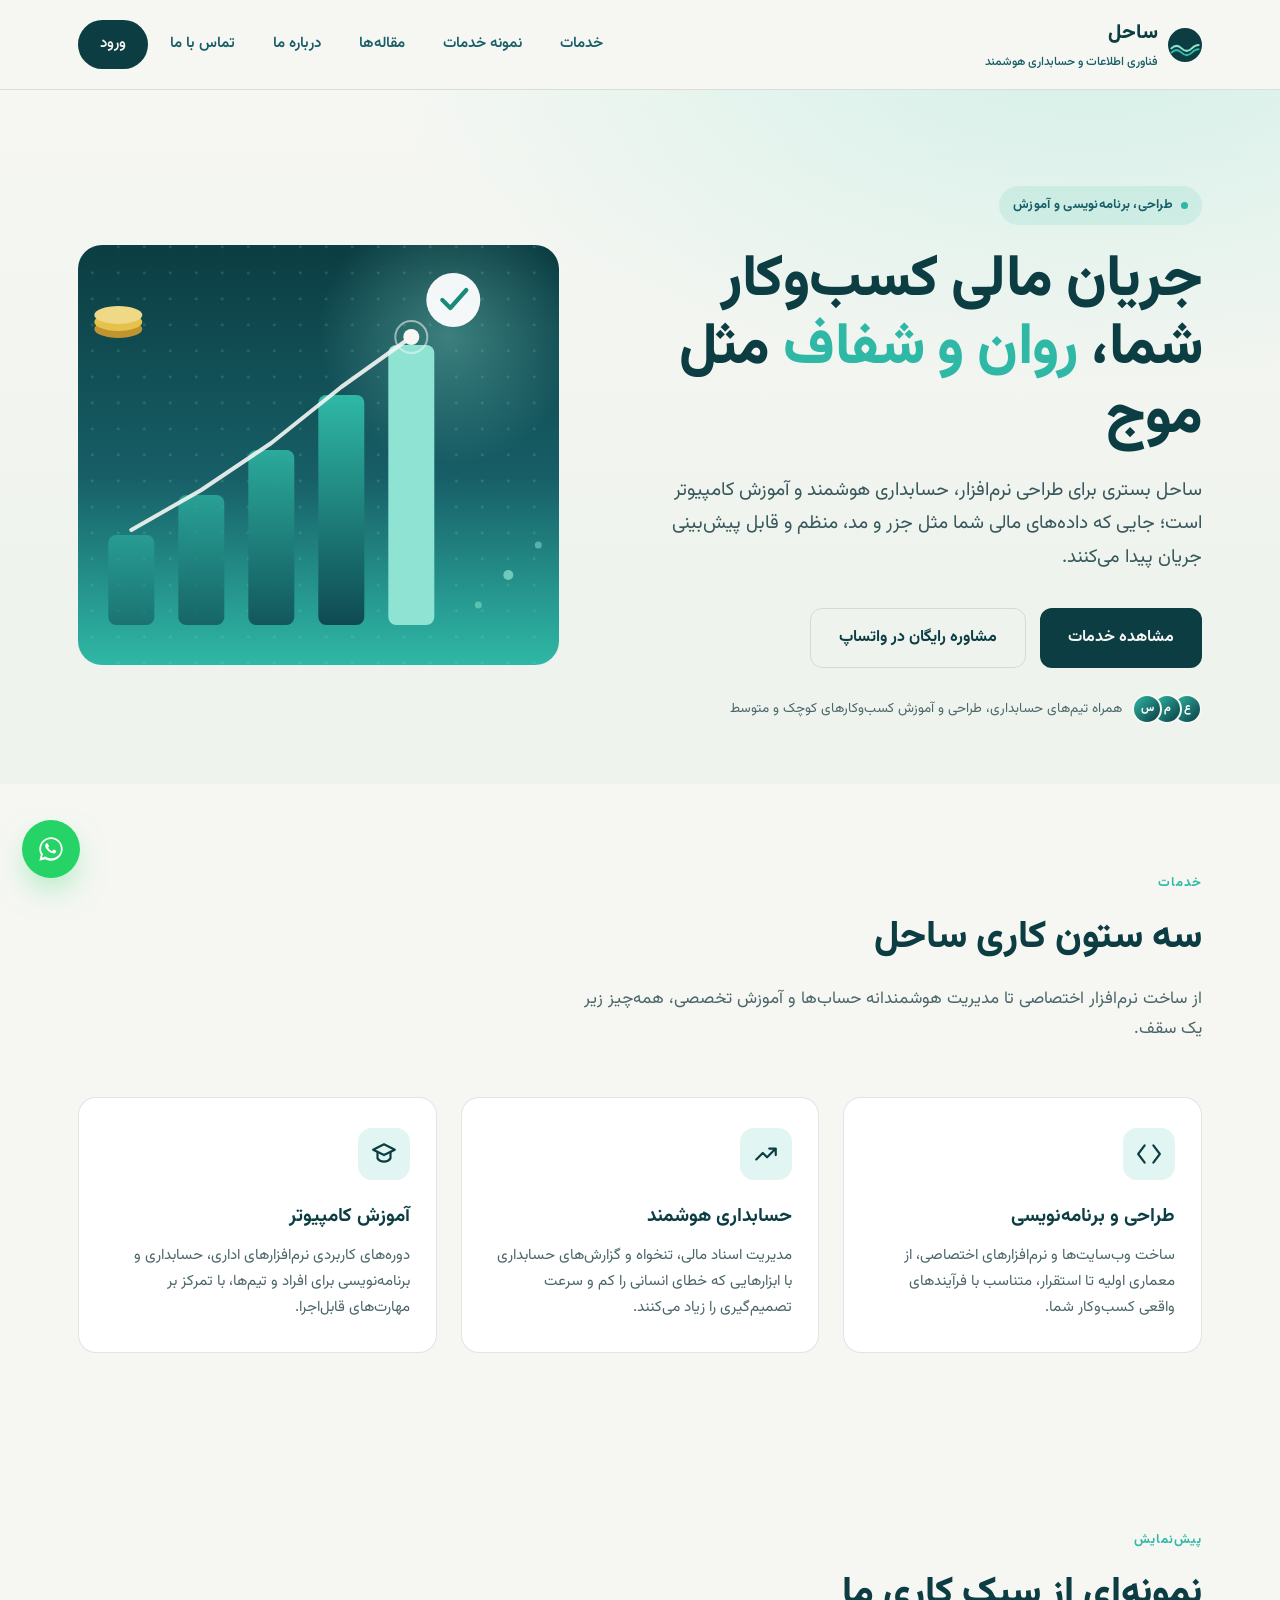
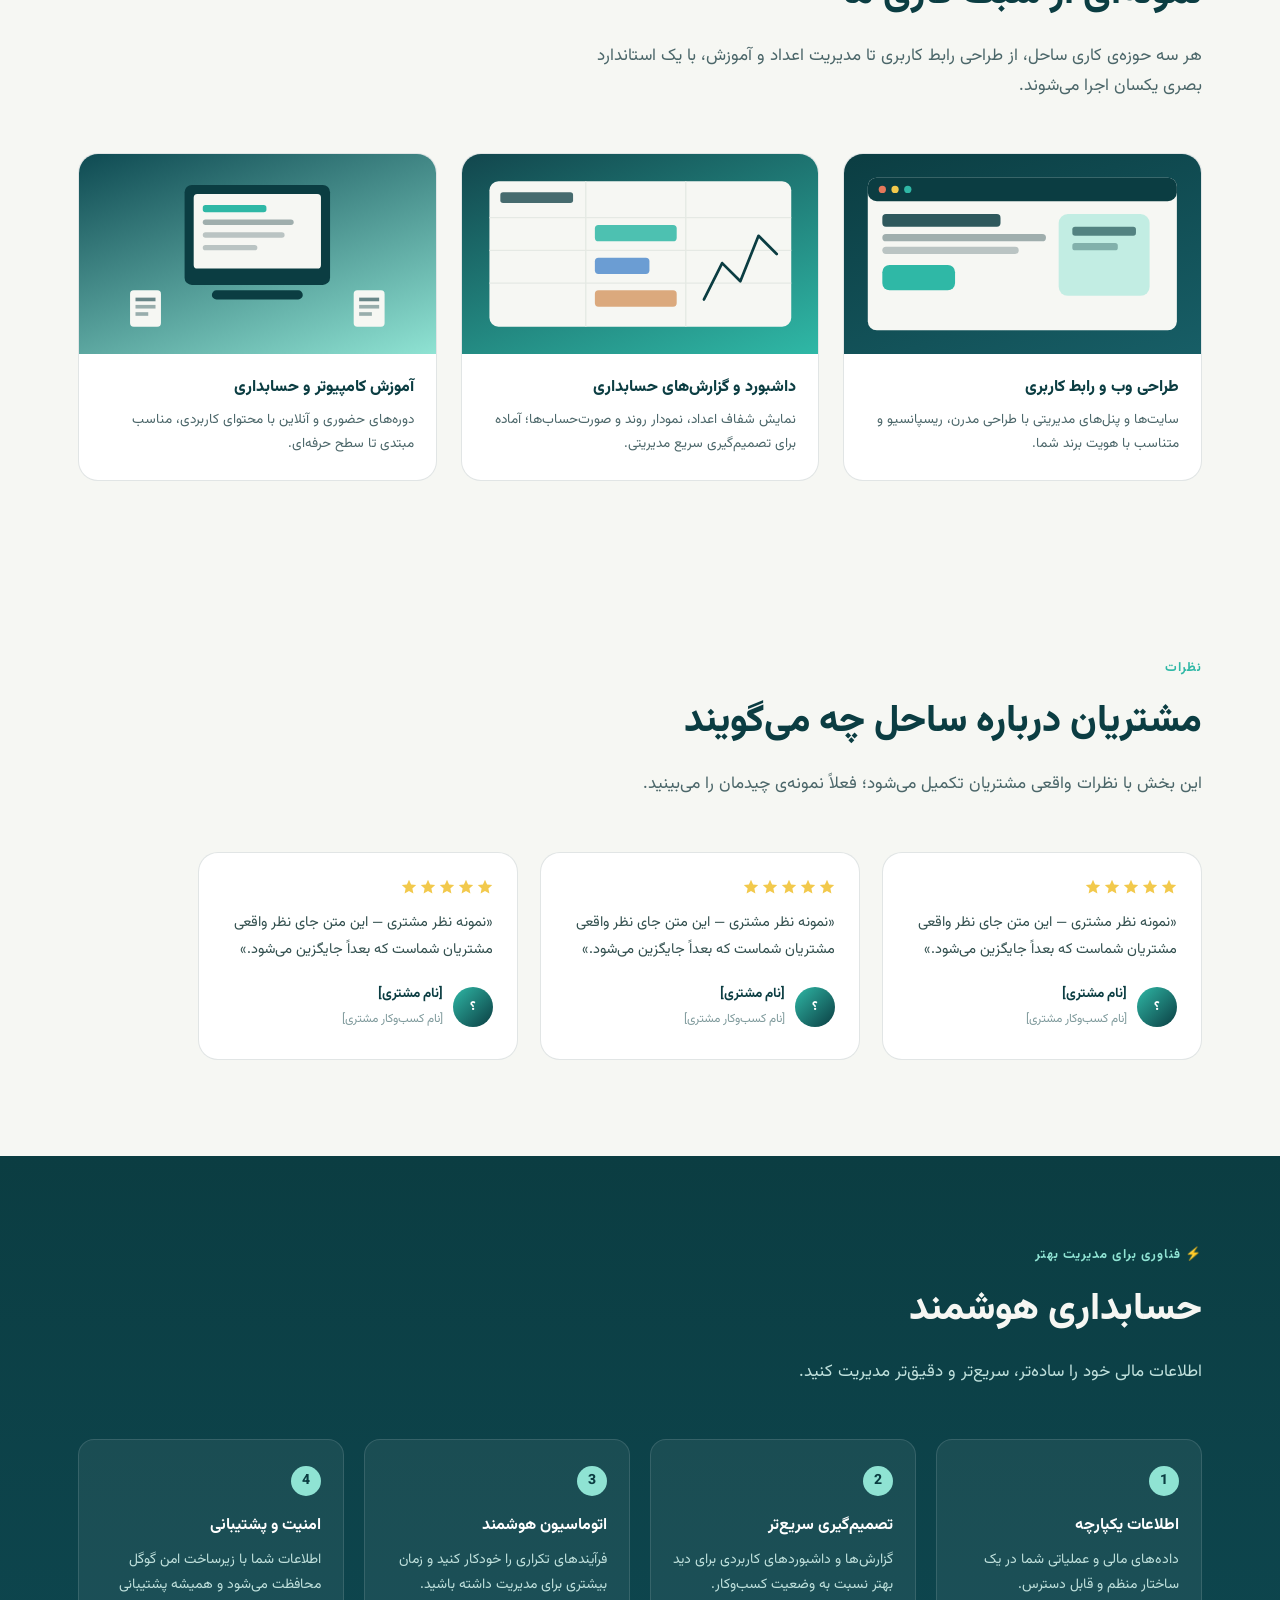
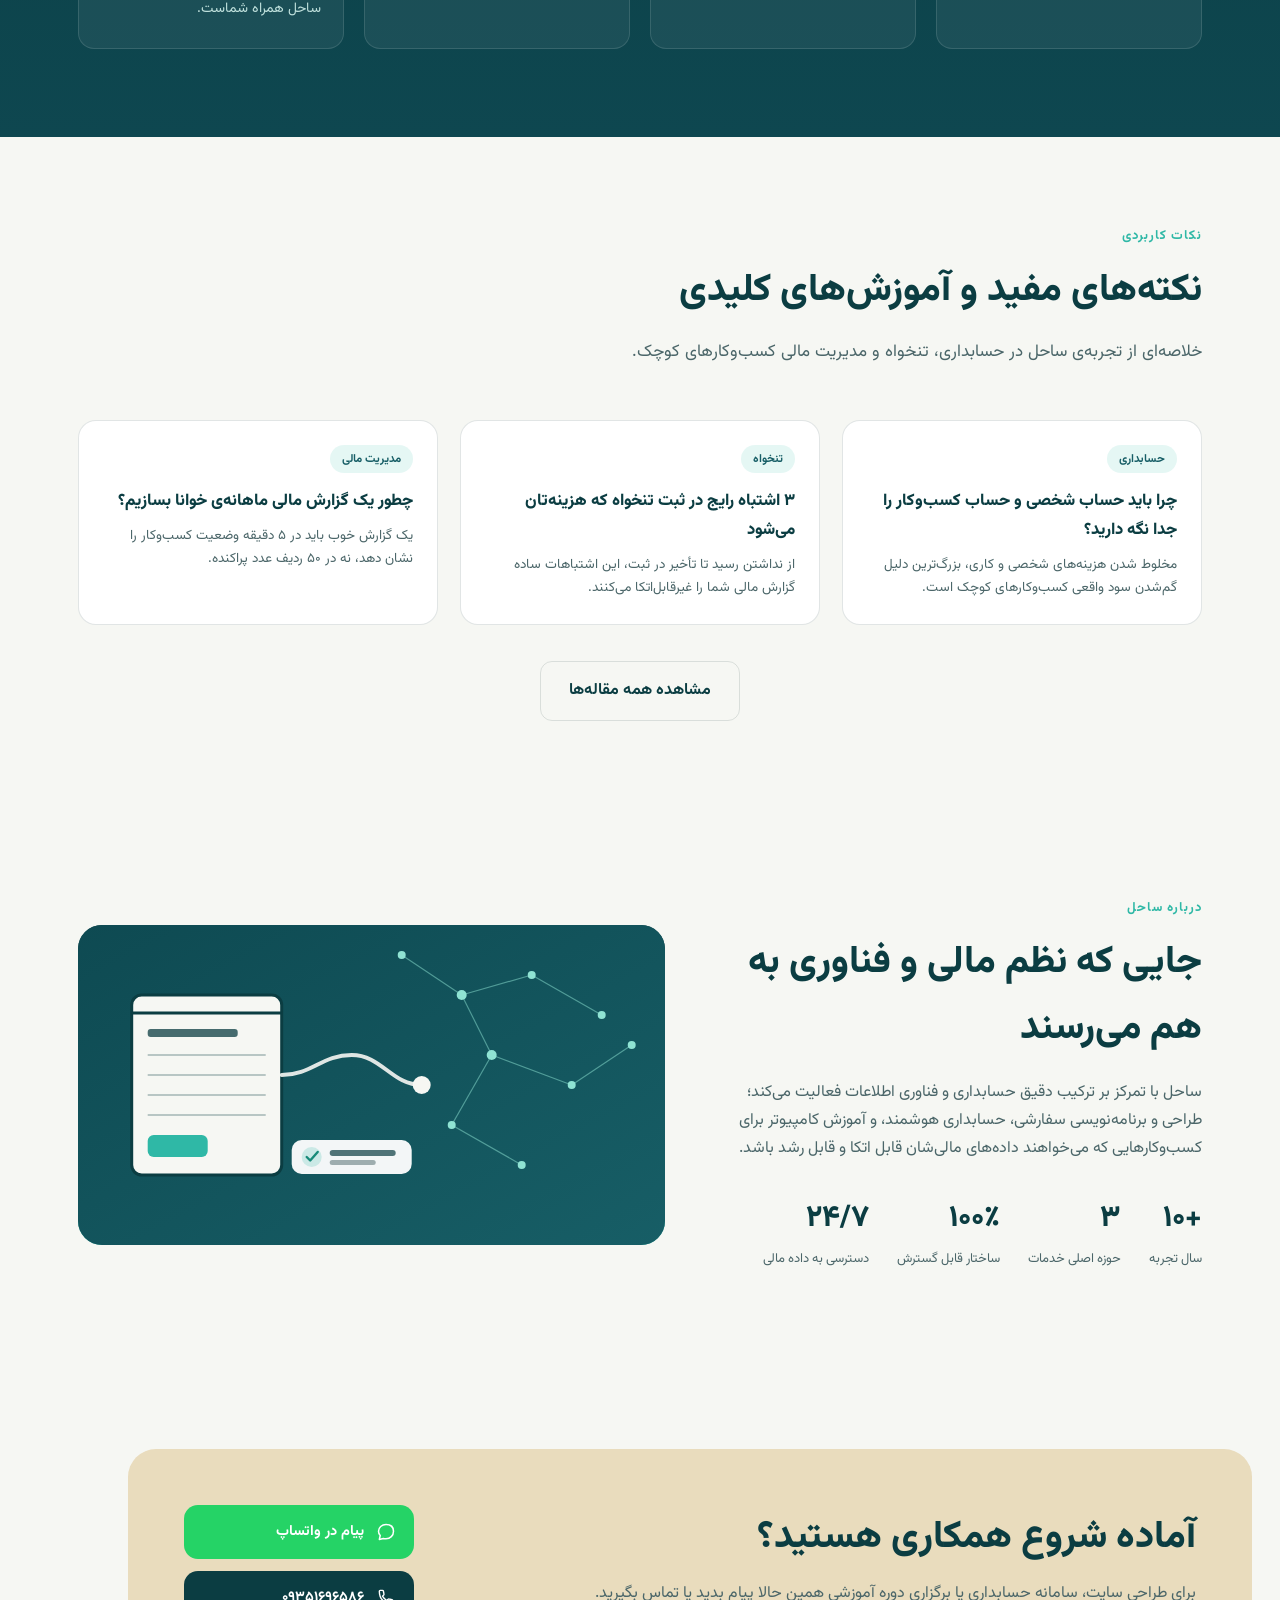
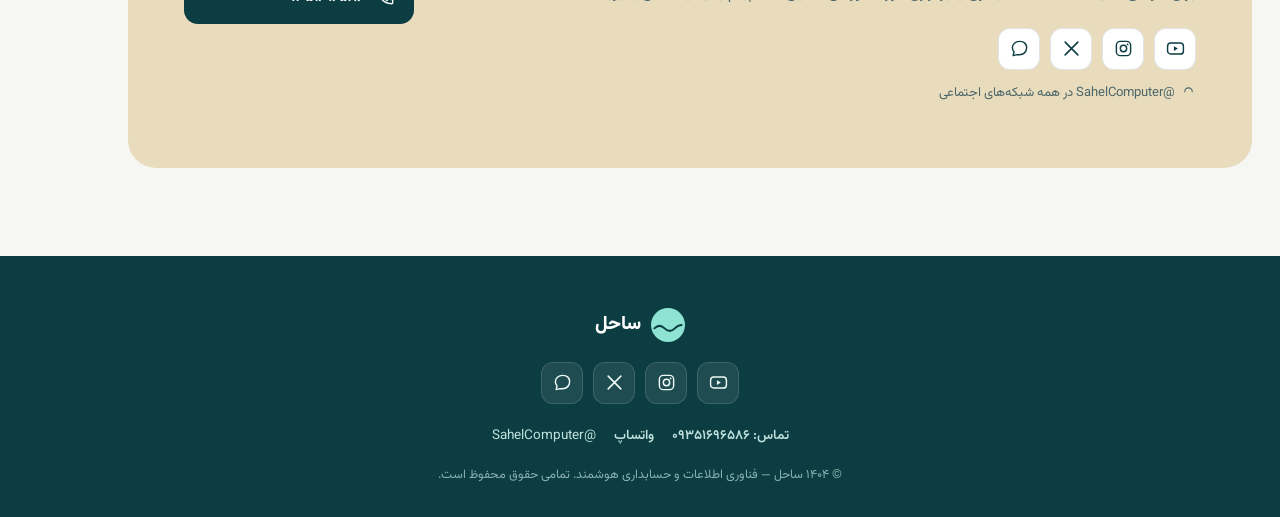
==== commit a1231c7e: "بروزشده" ====
--- a/index.html
+++ b/index.html
@@ -29,6 +29,7 @@
     <nav class="nav-links" id="navLinks">
       <a href="#services">خدمات</a>
       <a href="#showcase">نمونه خدمات</a>
+      <a href="articles.html">مقاله‌ها</a>
       <a href="#about">درباره ما</a>
       <a href="#contact">تماس با ما</a>
       <a href="login.html" class="nav-cta">ورود</a>
@@ -102,27 +103,27 @@
 
 <section class="services" id="services">
   <div class="wrap">
-    <div class="section-head">
+    <div class="section-head reveal">
       <div class="kicker">خدمات</div>
       <h2>سه ستون کاری ساحل</h2>
       <p>از ساخت نرم‌افزار اختصاصی تا مدیریت هوشمندانه حساب‌ها و آموزش تخصصی، همه‌چیز زیر یک سقف.</p>
     </div>
     <div class="cards">
-      <div class="card">
+      <div class="card reveal">
         <div class="card-icon">
           <svg width="26" height="26" viewBox="0 0 24 24" fill="none"><path d="M8 4L2 12L8 20M16 4L22 12L16 20" stroke="#0B3D42" stroke-width="2" stroke-linecap="round" stroke-linejoin="round"/></svg>
         </div>
         <h3>طراحی و برنامه‌نویسی</h3>
         <p>ساخت وب‌سایت‌ها و نرم‌افزارهای اختصاصی، از معماری اولیه تا استقرار، متناسب با فرآیندهای واقعی کسب‌وکار شما.</p>
       </div>
-      <div class="card">
+      <div class="card reveal">
         <div class="card-icon">
           <svg width="26" height="26" viewBox="0 0 24 24" fill="none"><path d="M3 17L9 11L13 15L21 7M21 7H15M21 7V13" stroke="#0B3D42" stroke-width="2" stroke-linecap="round" stroke-linejoin="round"/></svg>
         </div>
         <h3>حسابداری هوشمند</h3>
         <p>مدیریت اسناد مالی، تنخواه و گزارش‌های حسابداری با ابزارهایی که خطای انسانی را کم و سرعت تصمیم‌گیری را زیاد می‌کنند.</p>
       </div>
-      <div class="card">
+      <div class="card reveal">
         <div class="card-icon">
           <svg width="26" height="26" viewBox="0 0 24 24" fill="none"><path d="M12 3L2 8L12 13L22 8L12 3Z" stroke="#0B3D42" stroke-width="2" stroke-linejoin="round"/><path d="M6 10V16C6 16 8 19 12 19C16 19 18 16 18 16V10" stroke="#0B3D42" stroke-width="2" stroke-linecap="round" stroke-linejoin="round"/></svg>
         </div>
@@ -135,14 +136,14 @@
 
 <section class="showcase" id="showcase">
   <div class="wrap">
-    <div class="section-head">
+    <div class="section-head reveal">
       <div class="kicker">پیش‌نمایش</div>
       <h2>نمونه‌ای از سبک کاری ما</h2>
       <p>هر سه حوزه‌ی کاری ساحل، از طراحی رابط کاربری تا مدیریت اعداد و آموزش، با یک استاندارد بصری یکسان اجرا می‌شوند.</p>
     </div>
     <div class="showcase-grid">
 
-      <div class="mock-card">
+      <div class="mock-card reveal">
         <div class="mock-stage" style="background:linear-gradient(160deg,#0B3D42,#175E66);">
           <svg viewBox="0 0 400 220" preserveAspectRatio="xMidYMid slice">
             <rect x="30" y="26" width="340" height="168" rx="10" fill="#F6F7F3"/>
@@ -163,7 +164,7 @@
         </div>
       </div>
 
-      <div class="mock-card">
+      <div class="mock-card reveal">
         <div class="mock-stage" style="background:linear-gradient(160deg,#12464D,#2FB8A6);">
           <svg viewBox="0 0 400 220" preserveAspectRatio="xMidYMid slice">
             <rect x="34" y="30" width="332" height="160" rx="10" fill="#F6F7F3"/>
@@ -185,7 +186,7 @@
         </div>
       </div>
 
-      <div class="mock-card">
+      <div class="mock-card reveal">
         <div class="mock-stage" style="background:linear-gradient(160deg,#0E4A52,#8FE3D3);">
           <svg viewBox="0 0 400 220" preserveAspectRatio="xMidYMid slice">
             <rect x="120" y="34" width="160" height="110" rx="8" fill="#0B3D42"/>
@@ -215,30 +216,114 @@
   </div>
 </section>
 
+<section class="testimonials" id="testimonials">
+  <div class="wrap">
+    <div class="section-head reveal">
+      <div class="kicker">نظرات</div>
+      <h2>مشتریان درباره ساحل چه می‌گویند</h2>
+      <p>این بخش با نظرات واقعی مشتریان تکمیل می‌شود؛ فعلاً نمونه‌ی چیدمان را می‌بینید.</p>
+    </div>
+    <div class="testimonial-track">
+      <div class="testimonial-card reveal">
+        <div class="testimonial-stars">
+          <svg viewBox="0 0 20 20" fill="currentColor"><path d="M10 1L12.6 6.9L19 7.6L14.2 11.9L15.5 18.2L10 15L4.5 18.2L5.8 11.9L1 7.6L7.4 6.9L10 1Z"/></svg>
+          <svg viewBox="0 0 20 20" fill="currentColor"><path d="M10 1L12.6 6.9L19 7.6L14.2 11.9L15.5 18.2L10 15L4.5 18.2L5.8 11.9L1 7.6L7.4 6.9L10 1Z"/></svg>
+          <svg viewBox="0 0 20 20" fill="currentColor"><path d="M10 1L12.6 6.9L19 7.6L14.2 11.9L15.5 18.2L10 15L4.5 18.2L5.8 11.9L1 7.6L7.4 6.9L10 1Z"/></svg>
+          <svg viewBox="0 0 20 20" fill="currentColor"><path d="M10 1L12.6 6.9L19 7.6L14.2 11.9L15.5 18.2L10 15L4.5 18.2L5.8 11.9L1 7.6L7.4 6.9L10 1Z"/></svg>
+          <svg viewBox="0 0 20 20" fill="currentColor"><path d="M10 1L12.6 6.9L19 7.6L14.2 11.9L15.5 18.2L10 15L4.5 18.2L5.8 11.9L1 7.6L7.4 6.9L10 1Z"/></svg>
+        </div>
+        <p class="testimonial-quote">«نمونه نظر مشتری — این متن جای نظر واقعی مشتریان شماست که بعداً جایگزین می‌شود.»</p>
+        <div class="testimonial-who">
+          <div class="testimonial-avatar">؟</div>
+          <div><b>[نام مشتری]</b><span>[نام کسب‌وکار مشتری]</span></div>
+        </div>
+      </div>
+      <div class="testimonial-card reveal">
+        <div class="testimonial-stars">
+          <svg viewBox="0 0 20 20" fill="currentColor"><path d="M10 1L12.6 6.9L19 7.6L14.2 11.9L15.5 18.2L10 15L4.5 18.2L5.8 11.9L1 7.6L7.4 6.9L10 1Z"/></svg>
+          <svg viewBox="0 0 20 20" fill="currentColor"><path d="M10 1L12.6 6.9L19 7.6L14.2 11.9L15.5 18.2L10 15L4.5 18.2L5.8 11.9L1 7.6L7.4 6.9L10 1Z"/></svg>
+          <svg viewBox="0 0 20 20" fill="currentColor"><path d="M10 1L12.6 6.9L19 7.6L14.2 11.9L15.5 18.2L10 15L4.5 18.2L5.8 11.9L1 7.6L7.4 6.9L10 1Z"/></svg>
+          <svg viewBox="0 0 20 20" fill="currentColor"><path d="M10 1L12.6 6.9L19 7.6L14.2 11.9L15.5 18.2L10 15L4.5 18.2L5.8 11.9L1 7.6L7.4 6.9L10 1Z"/></svg>
+          <svg viewBox="0 0 20 20" fill="currentColor"><path d="M10 1L12.6 6.9L19 7.6L14.2 11.9L15.5 18.2L10 15L4.5 18.2L5.8 11.9L1 7.6L7.4 6.9L10 1Z"/></svg>
+        </div>
+        <p class="testimonial-quote">«نمونه نظر مشتری — این متن جای نظر واقعی مشتریان شماست که بعداً جایگزین می‌شود.»</p>
+        <div class="testimonial-who">
+          <div class="testimonial-avatar">؟</div>
+          <div><b>[نام مشتری]</b><span>[نام کسب‌وکار مشتری]</span></div>
+        </div>
+      </div>
+      <div class="testimonial-card reveal">
+        <div class="testimonial-stars">
+          <svg viewBox="0 0 20 20" fill="currentColor"><path d="M10 1L12.6 6.9L19 7.6L14.2 11.9L15.5 18.2L10 15L4.5 18.2L5.8 11.9L1 7.6L7.4 6.9L10 1Z"/></svg>
+          <svg viewBox="0 0 20 20" fill="currentColor"><path d="M10 1L12.6 6.9L19 7.6L14.2 11.9L15.5 18.2L10 15L4.5 18.2L5.8 11.9L1 7.6L7.4 6.9L10 1Z"/></svg>
+          <svg viewBox="0 0 20 20" fill="currentColor"><path d="M10 1L12.6 6.9L19 7.6L14.2 11.9L15.5 18.2L10 15L4.5 18.2L5.8 11.9L1 7.6L7.4 6.9L10 1Z"/></svg>
+          <svg viewBox="0 0 20 20" fill="currentColor"><path d="M10 1L12.6 6.9L19 7.6L14.2 11.9L15.5 18.2L10 15L4.5 18.2L5.8 11.9L1 7.6L7.4 6.9L10 1Z"/></svg>
+          <svg viewBox="0 0 20 20" fill="currentColor"><path d="M10 1L12.6 6.9L19 7.6L14.2 11.9L15.5 18.2L10 15L4.5 18.2L5.8 11.9L1 7.6L7.4 6.9L10 1Z"/></svg>
+        </div>
+        <p class="testimonial-quote">«نمونه نظر مشتری — این متن جای نظر واقعی مشتریان شماست که بعداً جایگزین می‌شود.»</p>
+        <div class="testimonial-who">
+          <div class="testimonial-avatar">؟</div>
+          <div><b>[نام مشتری]</b><span>[نام کسب‌وکار مشتری]</span></div>
+        </div>
+      </div>
+    </div>
+  </div>
+</section>
+
 <section class="roadmap" id="features">
   <div class="wrap">
-    <div class="section-head">
+    <div class="section-head reveal">
       <div class="kicker">⚡ فناوری برای مدیریت بهتر</div>
       <h2>حسابداری هوشمند</h2>
       <p>اطلاعات مالی خود را ساده‌تر، سریع‌تر و دقیق‌تر مدیریت کنید.</p>
     </div>
     <div class="steps">
-      <div class="step">
+      <div class="step reveal">
         <h3>اطلاعات یکپارچه</h3>
         <p>داده‌های مالی و عملیاتی شما در یک ساختار منظم و قابل دسترس.</p>
       </div>
-      <div class="step">
+      <div class="step reveal">
         <h3>تصمیم‌گیری سریع‌تر</h3>
         <p>گزارش‌ها و داشبوردهای کاربردی برای دید بهتر نسبت به وضعیت کسب‌وکار.</p>
       </div>
-      <div class="step">
+      <div class="step reveal">
         <h3>اتوماسیون هوشمند</h3>
         <p>فرآیندهای تکراری را خودکار کنید و زمان بیشتری برای مدیریت داشته باشید.</p>
       </div>
-      <div class="step">
+      <div class="step reveal">
         <h3>امنیت و پشتیبانی</h3>
         <p>اطلاعات شما با زیرساخت امن گوگل محافظت می‌شود و همیشه پشتیبانی ساحل همراه شماست.</p>
       </div>
+    </div>
+  </div>
+</section>
+
+<section id="tips">
+  <div class="wrap">
+    <div class="section-head reveal">
+      <div class="kicker">نکات کاربردی</div>
+      <h2>نکته‌های مفید و آموزش‌های کلیدی</h2>
+      <p>خلاصه‌ای از تجربه‌ی ساحل در حسابداری، تنخواه و مدیریت مالی کسب‌وکارهای کوچک.</p>
+    </div>
+    <div class="tips-grid">
+      <div class="tip-card reveal">
+        <span class="tip-tag">حسابداری</span>
+        <h3>چرا باید حساب شخصی و حساب کسب‌وکار را جدا نگه دارید؟</h3>
+        <p>مخلوط شدن هزینه‌های شخصی و کاری، بزرگ‌ترین دلیل گم‌شدن سود واقعی کسب‌وکارهای کوچک است.</p>
+      </div>
+      <div class="tip-card reveal">
+        <span class="tip-tag">تنخواه</span>
+        <h3>۳ اشتباه رایج در ثبت تنخواه که هزینه‌تان می‌شود</h3>
+        <p>از نداشتن رسید تا تأخیر در ثبت، این اشتباهات ساده گزارش مالی شما را غیرقابل‌اتکا می‌کنند.</p>
+      </div>
+      <div class="tip-card reveal">
+        <span class="tip-tag">مدیریت مالی</span>
+        <h3>چطور یک گزارش مالی ماهانه‌ی خوانا بسازیم؟</h3>
+        <p>یک گزارش خوب باید در ۵ دقیقه وضعیت کسب‌وکار را نشان دهد، نه در ۵۰ ردیف عدد پراکنده.</p>
+      </div>
+    </div>
+    <div class="section-cta">
+      <a href="articles.html" class="btn btn-ghost">مشاهده همه مقاله‌ها</a>
     </div>
   </div>
 </section>
@@ -250,6 +335,7 @@
       <h2>جایی که نظم مالی و فناوری به هم می‌رسند</h2>
       <p style="color:#4B6669; font-size:16px;">ساحل با تمرکز بر ترکیب دقیق حسابداری و فناوری اطلاعات فعالیت می‌کند؛ طراحی و برنامه‌نویسی سفارشی، حسابداری هوشمند، و آموزش کامپیوتر برای کسب‌وکارهایی که می‌خواهند داده‌های مالی‌شان قابل اتکا و قابل رشد باشد.</p>
       <div class="stat-row">
+        <div class="stat"><b id="statYears">+۱۰</b><span>سال تجربه</span></div>
         <div class="stat"><b>۳</b><span>حوزه اصلی خدمات</span></div>
         <div class="stat"><b>۱۰۰٪</b><span>ساختار قابل گسترش</span></div>
         <div class="stat"><b>۲۴/۷</b><span>دسترسی به داده مالی</span></div>
--- a/css/style.css
+++ b/css/style.css
@@ -429,3 +429,90 @@
 }
 .float-whatsapp:hover{transform:scale(1.08);}
 .float-whatsapp svg{width:28px; height:28px; color:#fff;}
+
+/* =========================================================
+   SCROLL REVEAL (fade-up)
+   ========================================================= */
+.reveal{opacity:0; transform:translateY(26px); transition:opacity .7s var(--ease), transform .7s var(--ease);}
+.reveal.show{opacity:1; transform:translateY(0);}
+.cards .card.reveal:nth-child(1),
+.showcase-grid .mock-card.reveal:nth-child(1),
+.steps .step.reveal:nth-child(1),
+.testimonial-track .testimonial-card.reveal:nth-child(1),
+.tips-grid .tip-card.reveal:nth-child(1),
+.articles-grid .article-card.reveal:nth-child(1){transition-delay:0s;}
+.cards .card.reveal:nth-child(2),
+.showcase-grid .mock-card.reveal:nth-child(2),
+.steps .step.reveal:nth-child(2),
+.testimonial-track .testimonial-card.reveal:nth-child(2),
+.tips-grid .tip-card.reveal:nth-child(2),
+.articles-grid .article-card.reveal:nth-child(2){transition-delay:.1s;}
+.cards .card.reveal:nth-child(3),
+.showcase-grid .mock-card.reveal:nth-child(3),
+.steps .step.reveal:nth-child(3),
+.testimonial-track .testimonial-card.reveal:nth-child(3),
+.tips-grid .tip-card.reveal:nth-child(3),
+.articles-grid .article-card.reveal:nth-child(3){transition-delay:.2s;}
+.steps .step.reveal:nth-child(4),
+.tips-grid .tip-card.reveal:nth-child(4),
+.articles-grid .article-card.reveal:nth-child(4){transition-delay:.3s;}
+.articles-grid .article-card.reveal:nth-child(5){transition-delay:.4s;}
+.articles-grid .article-card.reveal:nth-child(6){transition-delay:.5s;}
+
+@media (prefers-reduced-motion: reduce){
+  .reveal{opacity:1; transform:none; transition:none;}
+}
+
+/* stronger, softer lift shadow on hover across cards */
+:root{ --shadow-lg: 0 30px 60px -22px rgba(11,61,66,0.5); }
+.card:hover, .mock-card:hover, .tip-card:hover, .article-card:hover, .testimonial-card:hover{
+  box-shadow:var(--shadow-lg);
+}
+.step{transition:transform .3s var(--ease), box-shadow .3s var(--ease);}
+.step:hover{transform:translateY(-5px); box-shadow:0 26px 50px -24px rgba(0,0,0,0.35);}
+
+/* =========================================================
+   TESTIMONIALS
+   ========================================================= */
+.testimonials{background:var(--foam);}
+.testimonial-track{
+  display:flex; gap:22px; overflow-x:auto; scroll-snap-type:x mandatory; padding-bottom:8px;
+  scrollbar-width:none;
+}
+.testimonial-track::-webkit-scrollbar{display:none;}
+.testimonial-card{
+  scroll-snap-align:start; flex:0 0 320px; background:#fff; border:1px solid var(--line); border-radius:20px;
+  padding:26px 24px; transition:transform .3s var(--ease), box-shadow .3s var(--ease);
+}
+@media (max-width:640px){.testimonial-card{flex-basis:86%;}}
+.testimonial-stars{display:flex; gap:3px; margin-bottom:14px;}
+.testimonial-stars svg{width:16px; height:16px; color:#F2C94C;}
+.testimonial-quote{font-size:14.5px; color:#33504F; line-height:1.9; margin:0 0 18px;}
+.testimonial-who{display:flex; align-items:center; gap:10px;}
+.testimonial-avatar{
+  width:40px; height:40px; border-radius:50%; background:linear-gradient(135deg, var(--turquoise), var(--deep));
+  display:flex; align-items:center; justify-content:center; color:#fff; font-weight:800; font-size:13px; flex-shrink:0;
+}
+.testimonial-who b{display:block; font-size:13.5px; color:var(--deep);}
+.testimonial-who span{font-size:12px; color:#7F9A9C;}
+
+/* =========================================================
+   TIPS / ARTICLES
+   ========================================================= */
+.tips-grid, .articles-grid{display:grid; grid-template-columns:repeat(3,1fr); gap:22px;}
+@media (max-width:940px){.tips-grid, .articles-grid{grid-template-columns:1fr 1fr;}}
+@media (max-width:640px){.tips-grid, .articles-grid{grid-template-columns:1fr;}}
+.tip-card, .article-card{
+  background:#fff; border:1px solid var(--line); border-radius:18px; padding:24px;
+  transition:transform .3s var(--ease), box-shadow .3s var(--ease);
+}
+.tip-card:hover, .article-card:hover{transform:translateY(-6px);}
+.tip-tag, .article-tag{
+  display:inline-block; font-size:11.5px; font-weight:700; color:var(--teal);
+  background:rgba(47,184,166,0.12); padding:4px 12px; border-radius:999px; margin-bottom:14px;
+}
+.tip-card h3, .article-card h3{font-size:16.5px; font-weight:800; color:var(--deep); margin:0 0 8px;}
+.tip-card p, .article-card p{font-size:13.5px; color:#4B6669; margin:0;}
+.article-card .article-more{display:inline-flex; align-items:center; gap:5px; margin-top:14px; font-size:13px; font-weight:700; color:var(--turquoise);}
+
+.section-cta{text-align:center; margin-top:36px;}
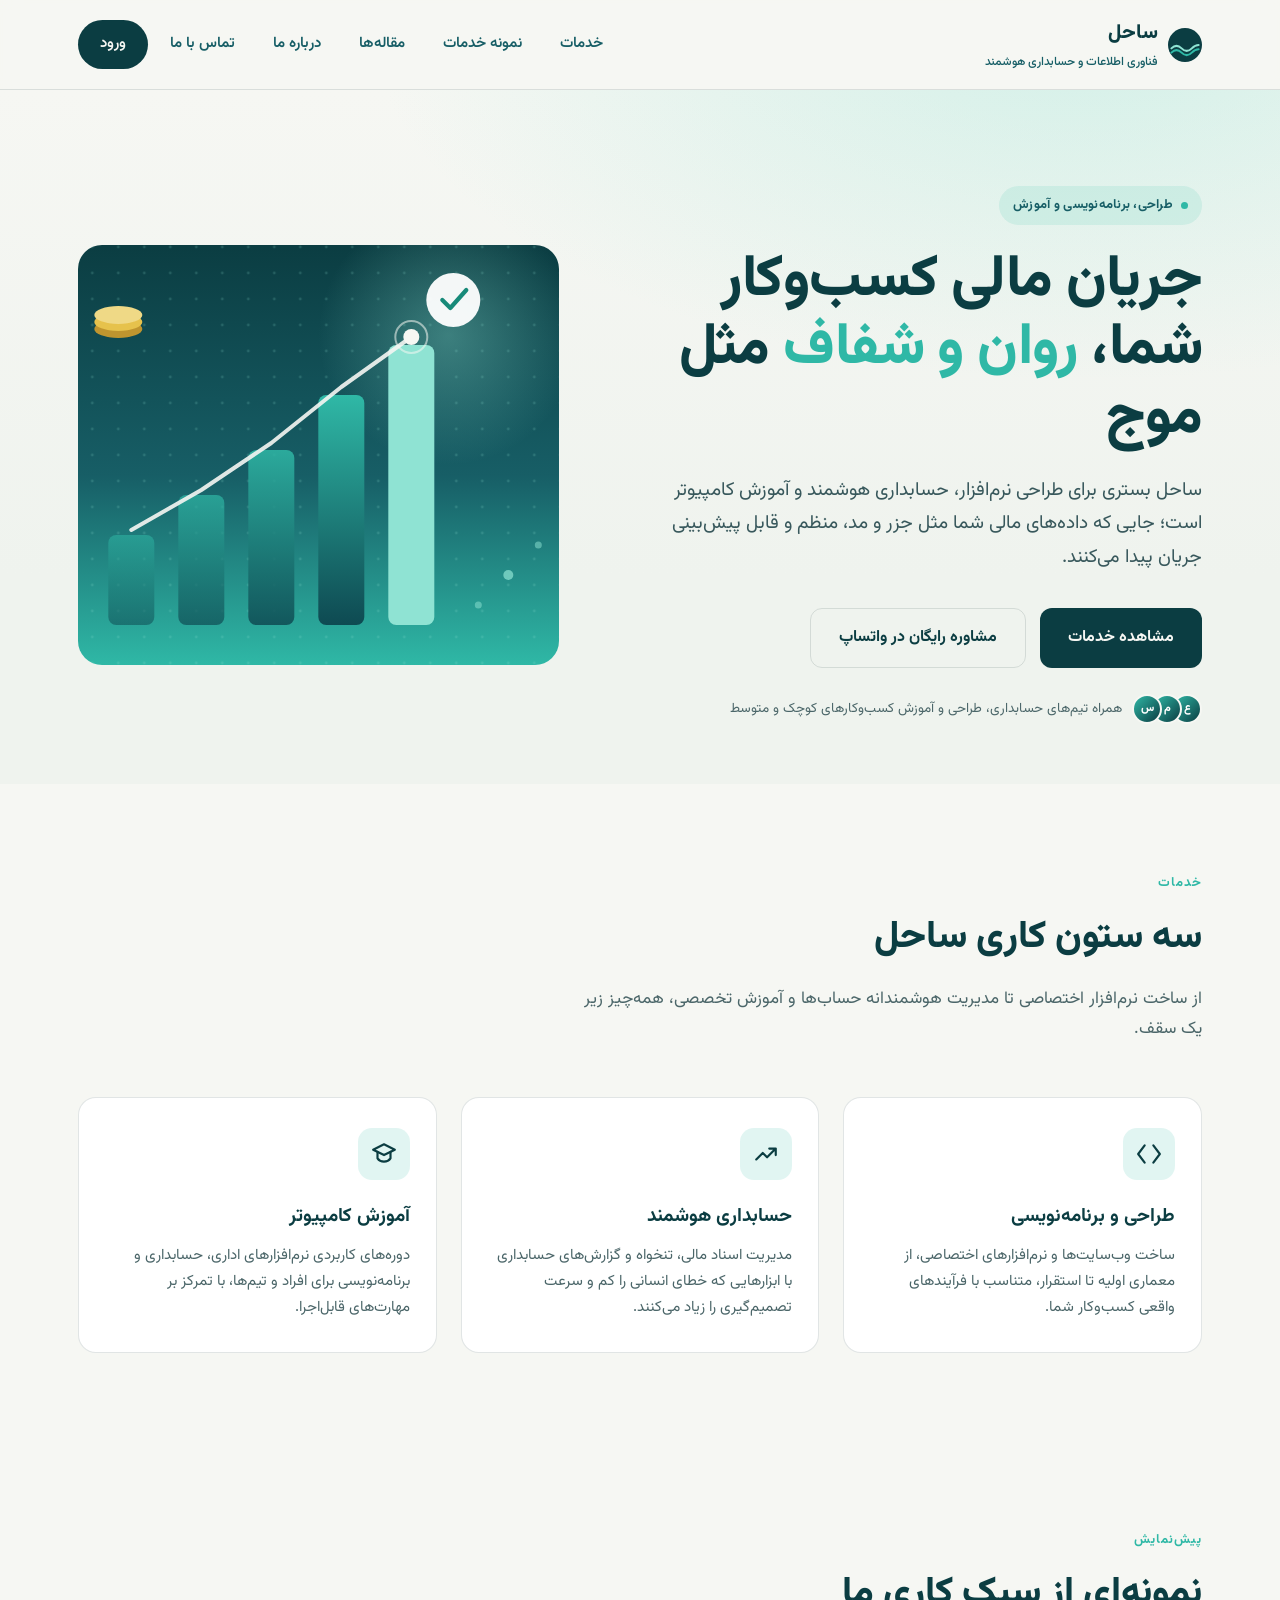
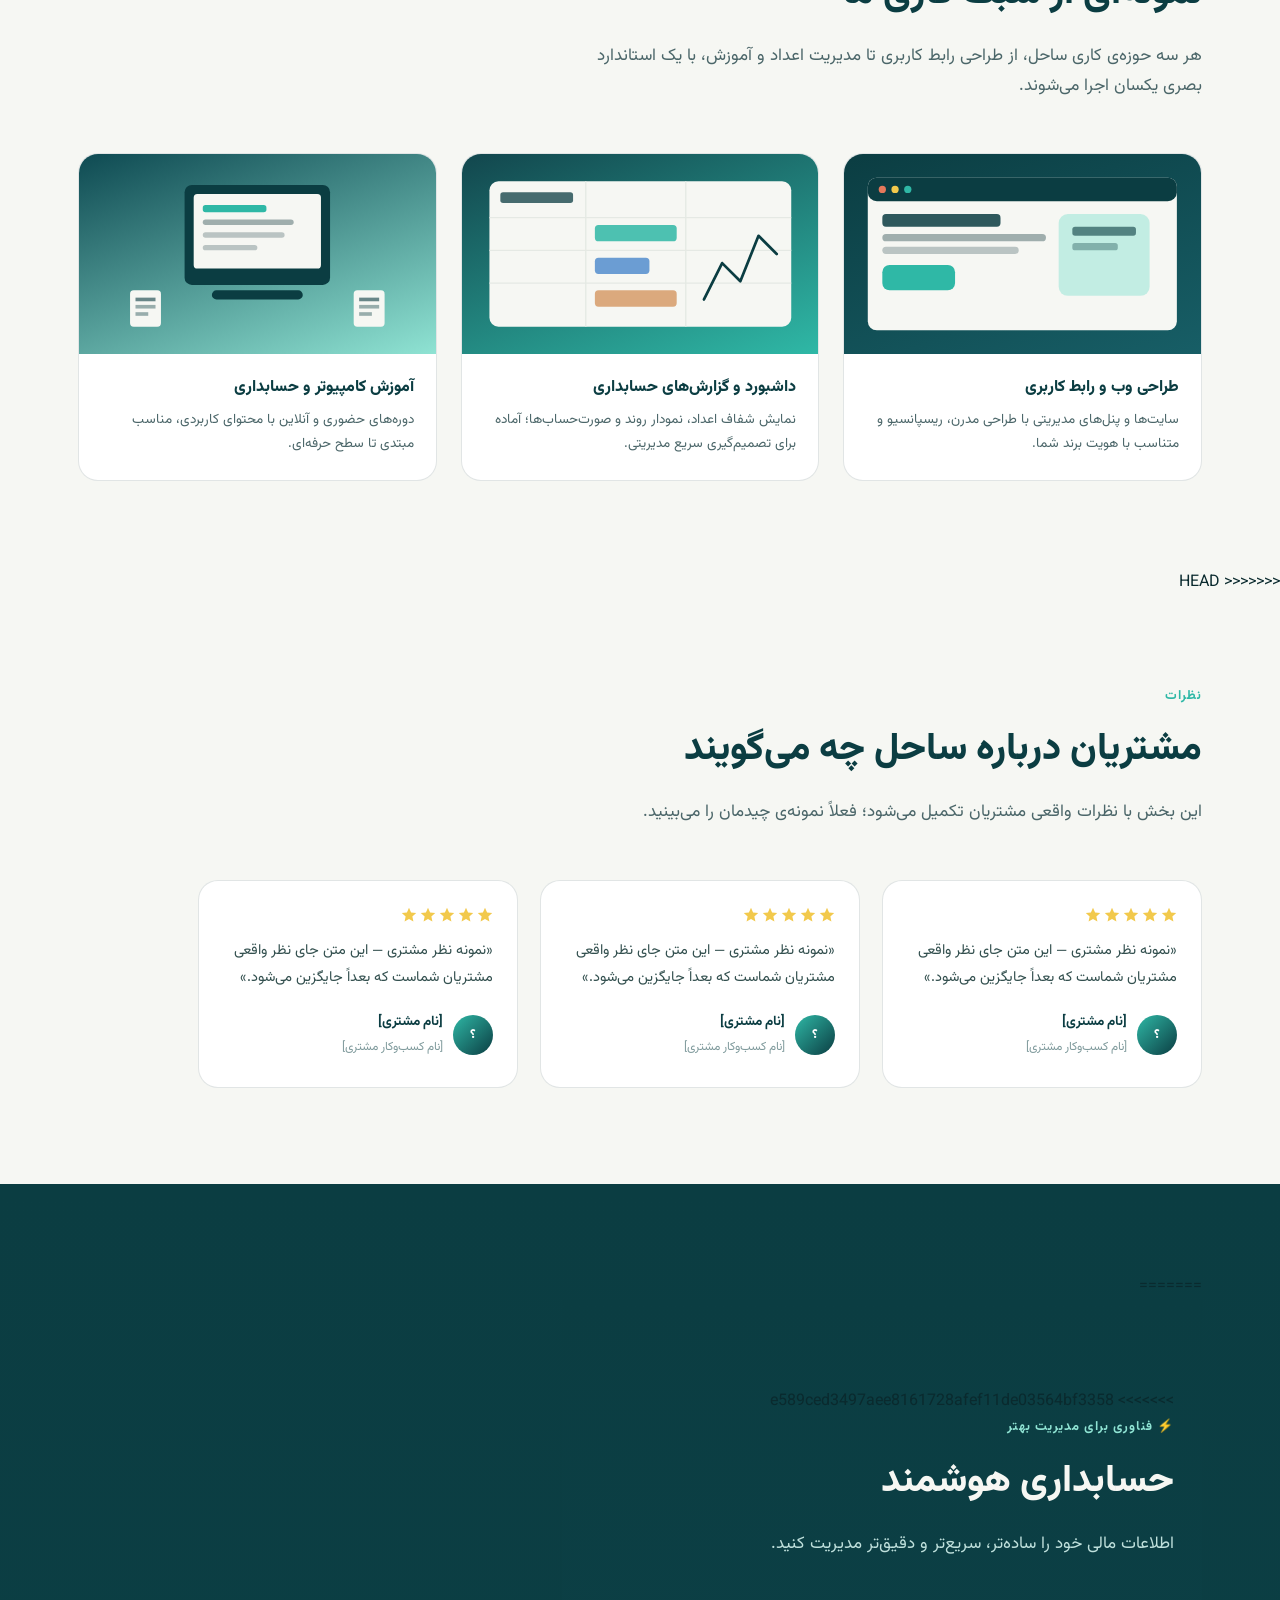
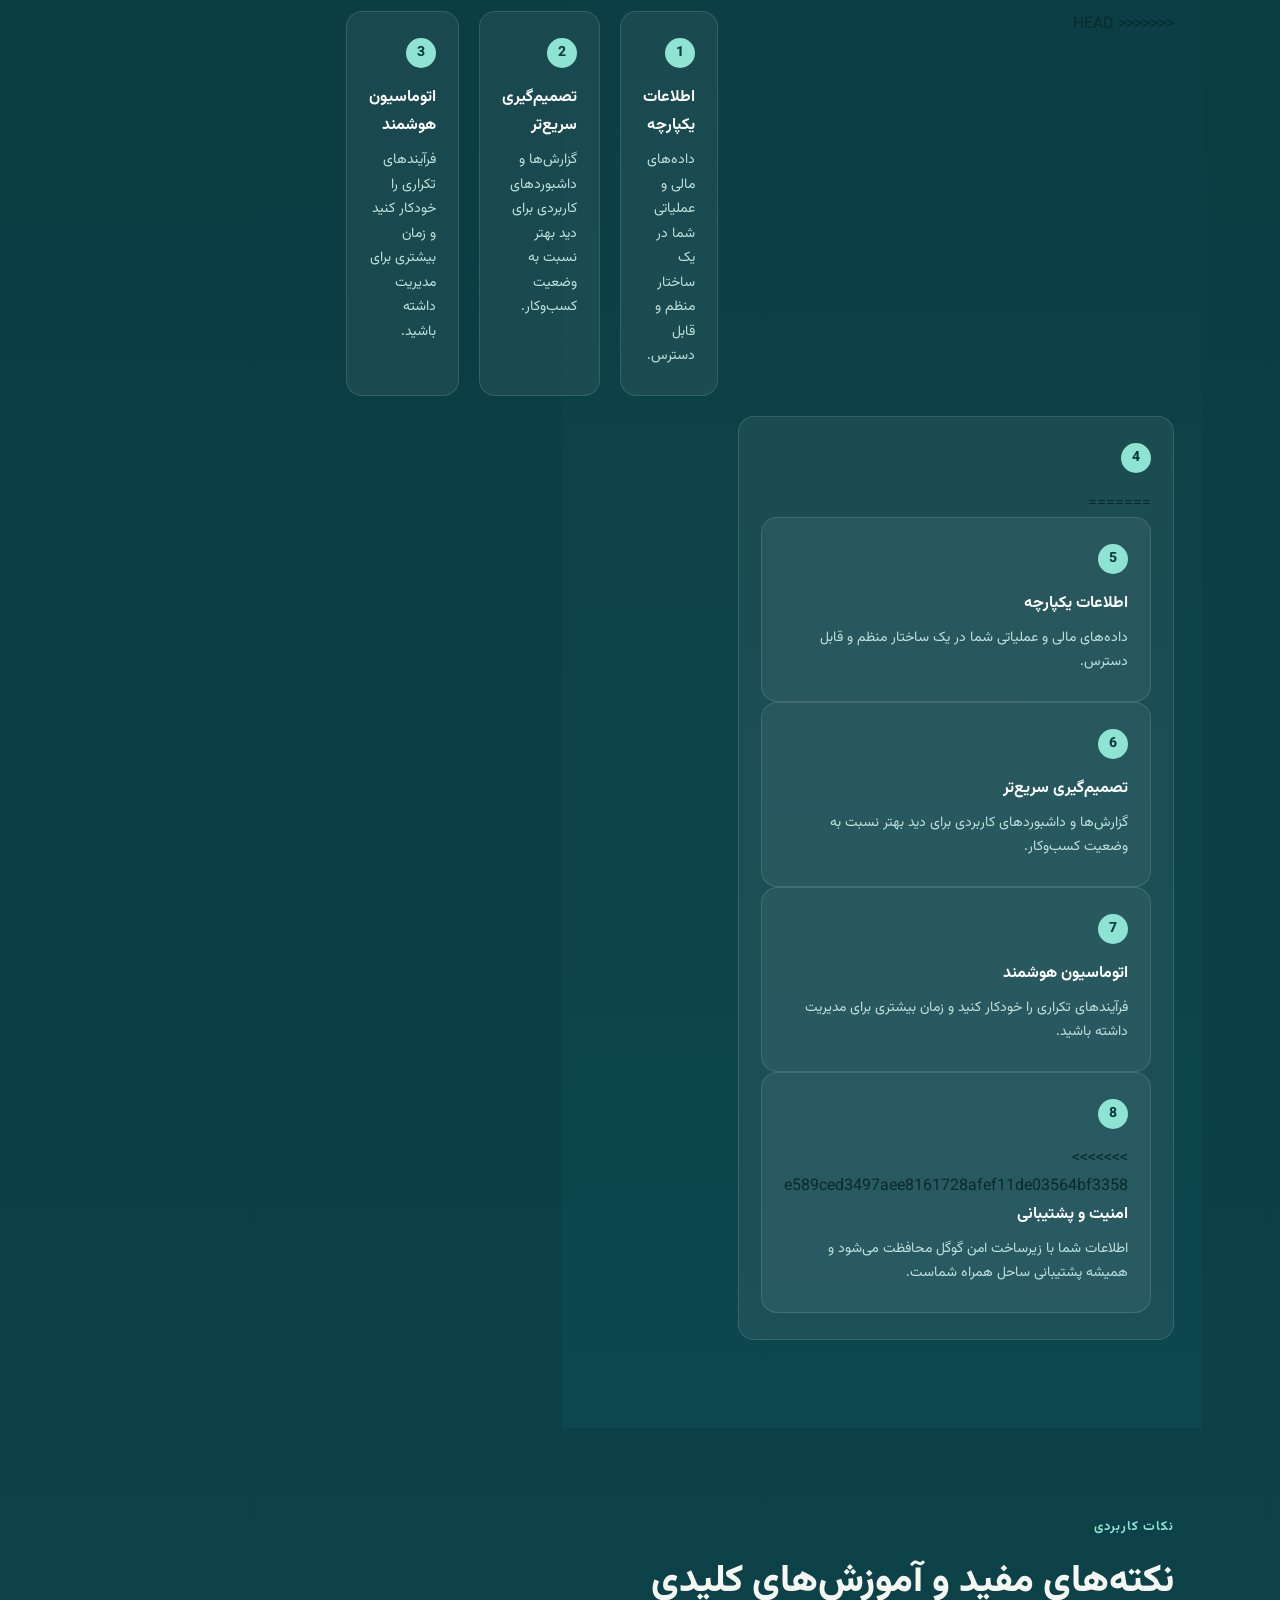
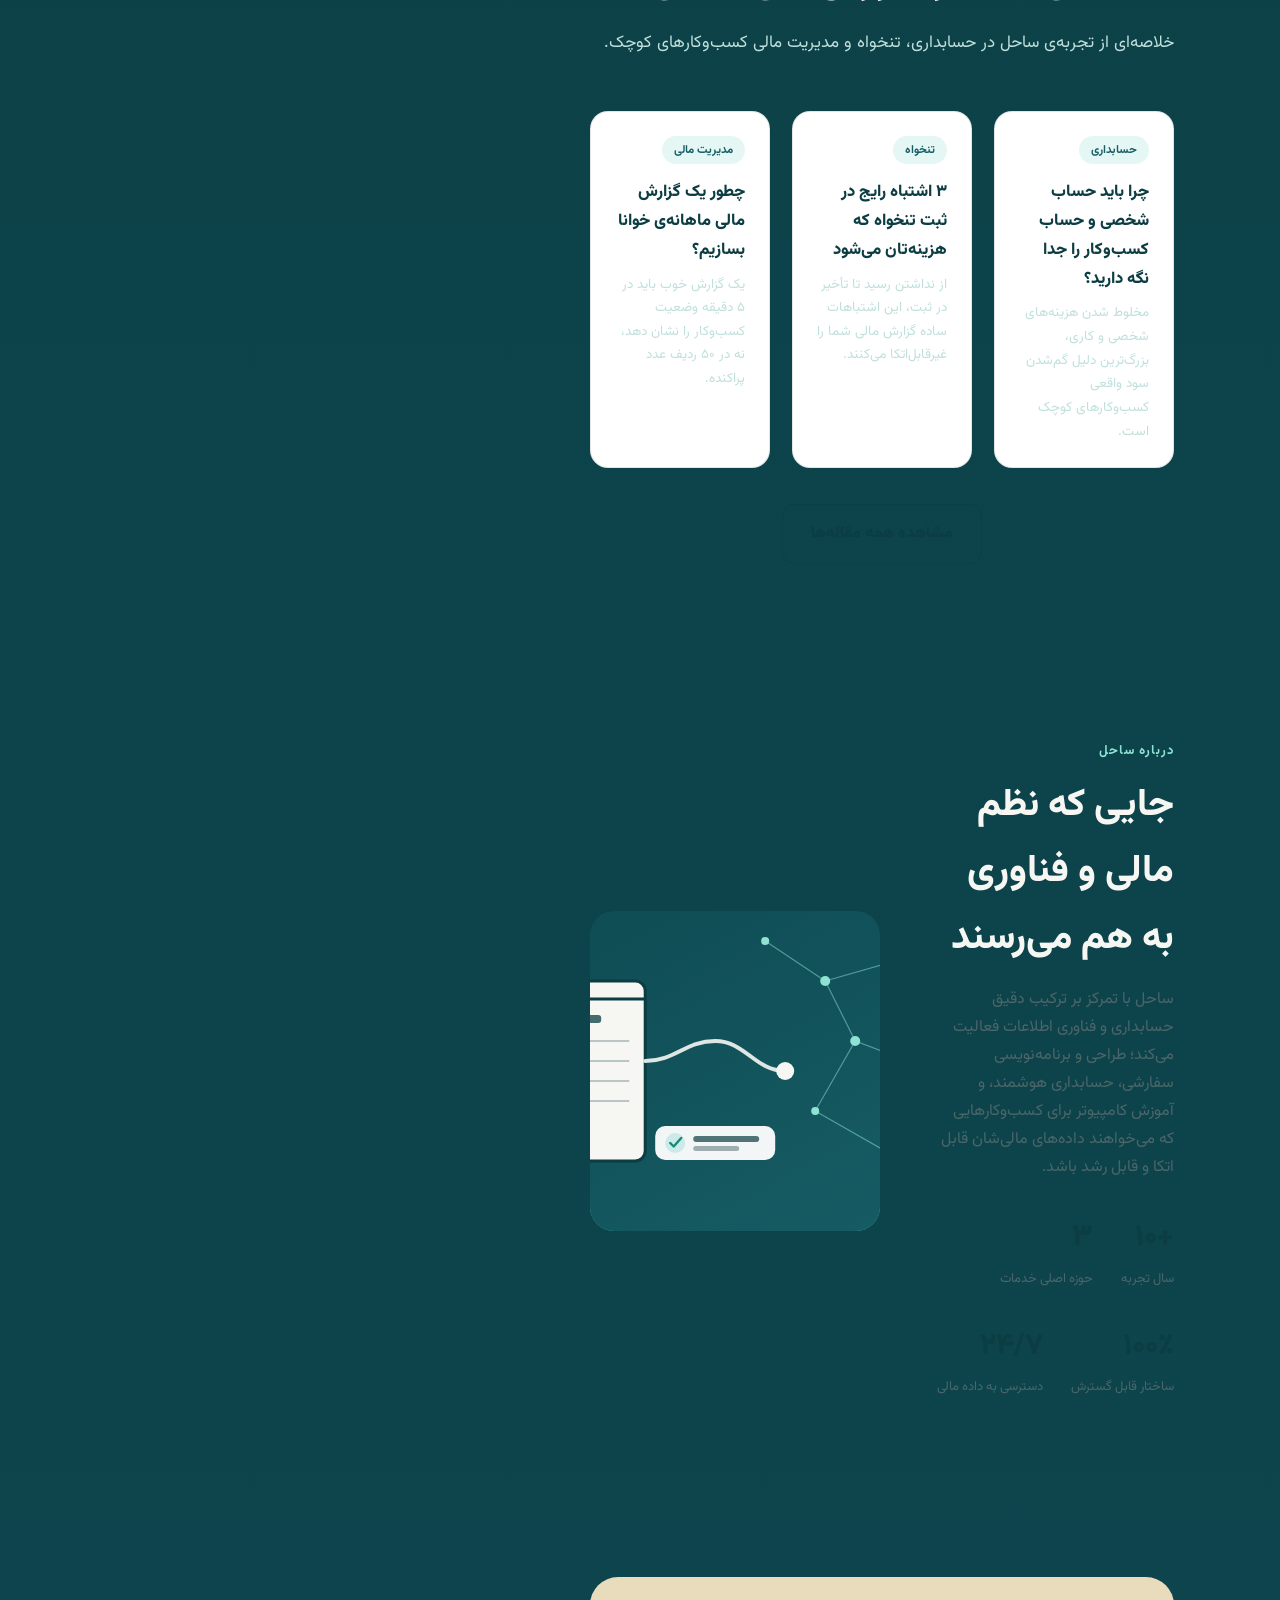
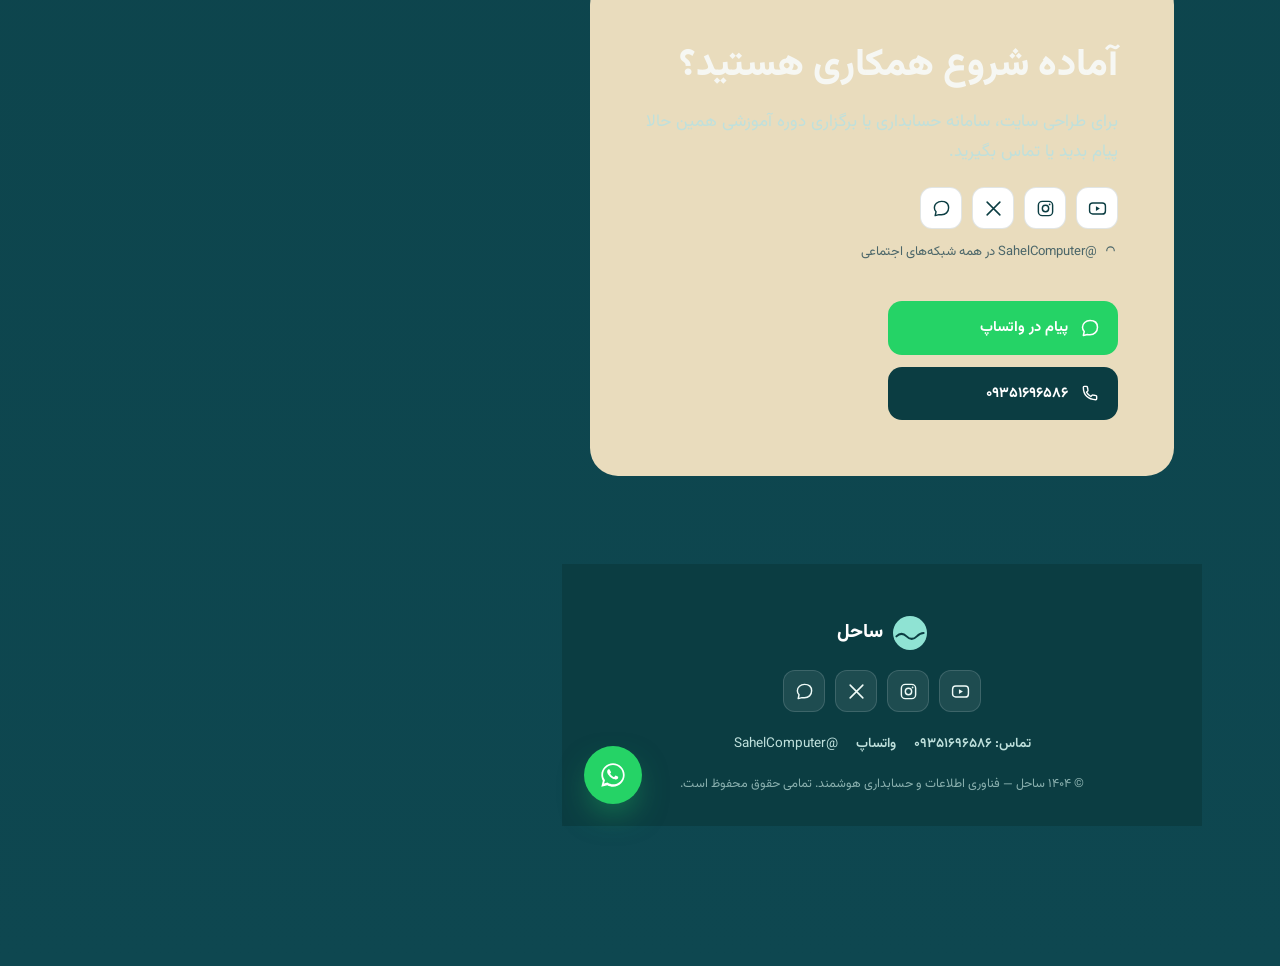
==== commit b39e8c8a: "Update index.html" ====
--- a/index.html
+++ b/index.html
@@ -216,6 +216,7 @@
   </div>
 </section>
 
+<<<<<<< HEAD
 <section class="testimonials" id="testimonials">
   <div class="wrap">
     <div class="section-head reveal">
@@ -273,11 +274,17 @@
 <section class="roadmap" id="features">
   <div class="wrap">
     <div class="section-head reveal">
+=======
+<section class="roadmap" id="features">
+  <div class="wrap">
+    <div class="section-head">
+>>>>>>> e589ced3497aee8161728afef11de03564bf3358
       <div class="kicker">⚡ فناوری برای مدیریت بهتر</div>
       <h2>حسابداری هوشمند</h2>
       <p>اطلاعات مالی خود را ساده‌تر، سریع‌تر و دقیق‌تر مدیریت کنید.</p>
     </div>
     <div class="steps">
+<<<<<<< HEAD
       <div class="step reveal">
         <h3>اطلاعات یکپارچه</h3>
         <p>داده‌های مالی و عملیاتی شما در یک ساختار منظم و قابل دسترس.</p>
@@ -291,6 +298,21 @@
         <p>فرآیندهای تکراری را خودکار کنید و زمان بیشتری برای مدیریت داشته باشید.</p>
       </div>
       <div class="step reveal">
+=======
+      <div class="step">
+        <h3>اطلاعات یکپارچه</h3>
+        <p>داده‌های مالی و عملیاتی شما در یک ساختار منظم و قابل دسترس.</p>
+      </div>
+      <div class="step">
+        <h3>تصمیم‌گیری سریع‌تر</h3>
+        <p>گزارش‌ها و داشبوردهای کاربردی برای دید بهتر نسبت به وضعیت کسب‌وکار.</p>
+      </div>
+      <div class="step">
+        <h3>اتوماسیون هوشمند</h3>
+        <p>فرآیندهای تکراری را خودکار کنید و زمان بیشتری برای مدیریت داشته باشید.</p>
+      </div>
+      <div class="step">
+>>>>>>> e589ced3497aee8161728afef11de03564bf3358
         <h3>امنیت و پشتیبانی</h3>
         <p>اطلاعات شما با زیرساخت امن گوگل محافظت می‌شود و همیشه پشتیبانی ساحل همراه شماست.</p>
       </div>
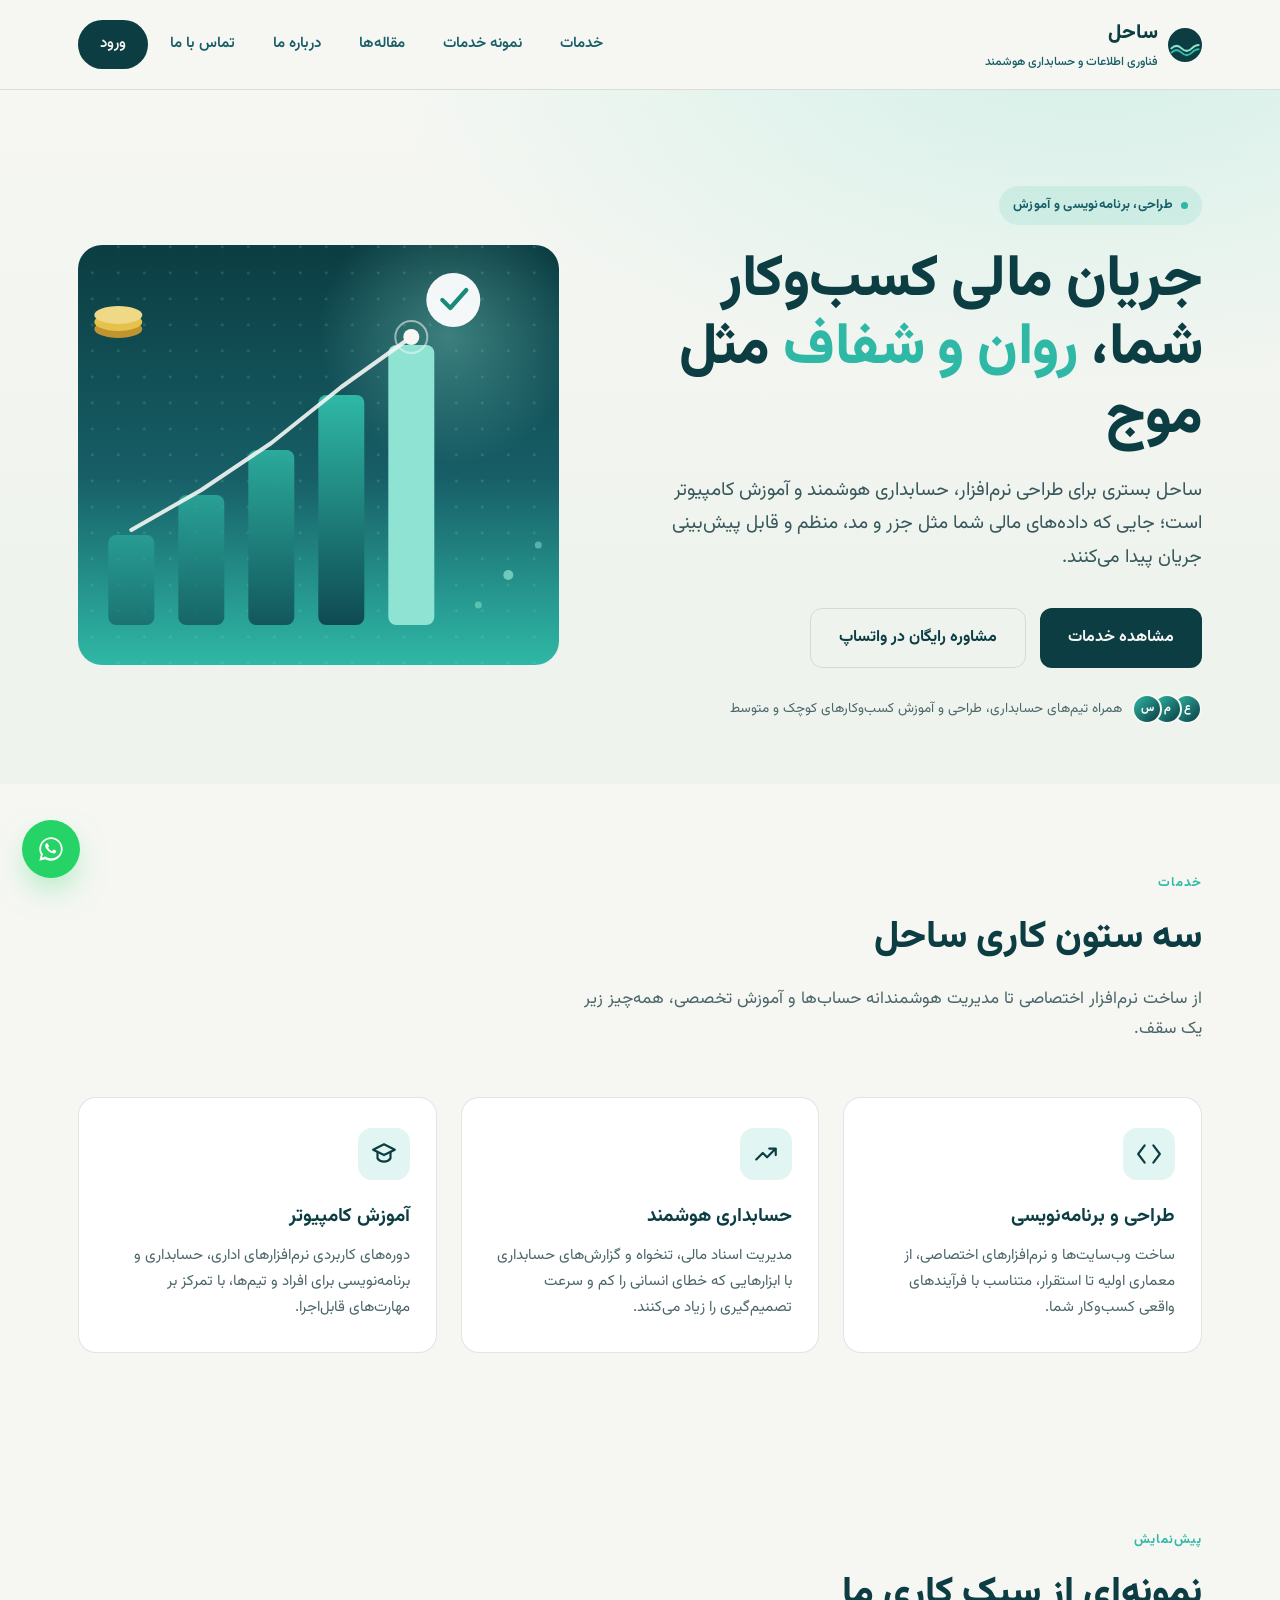
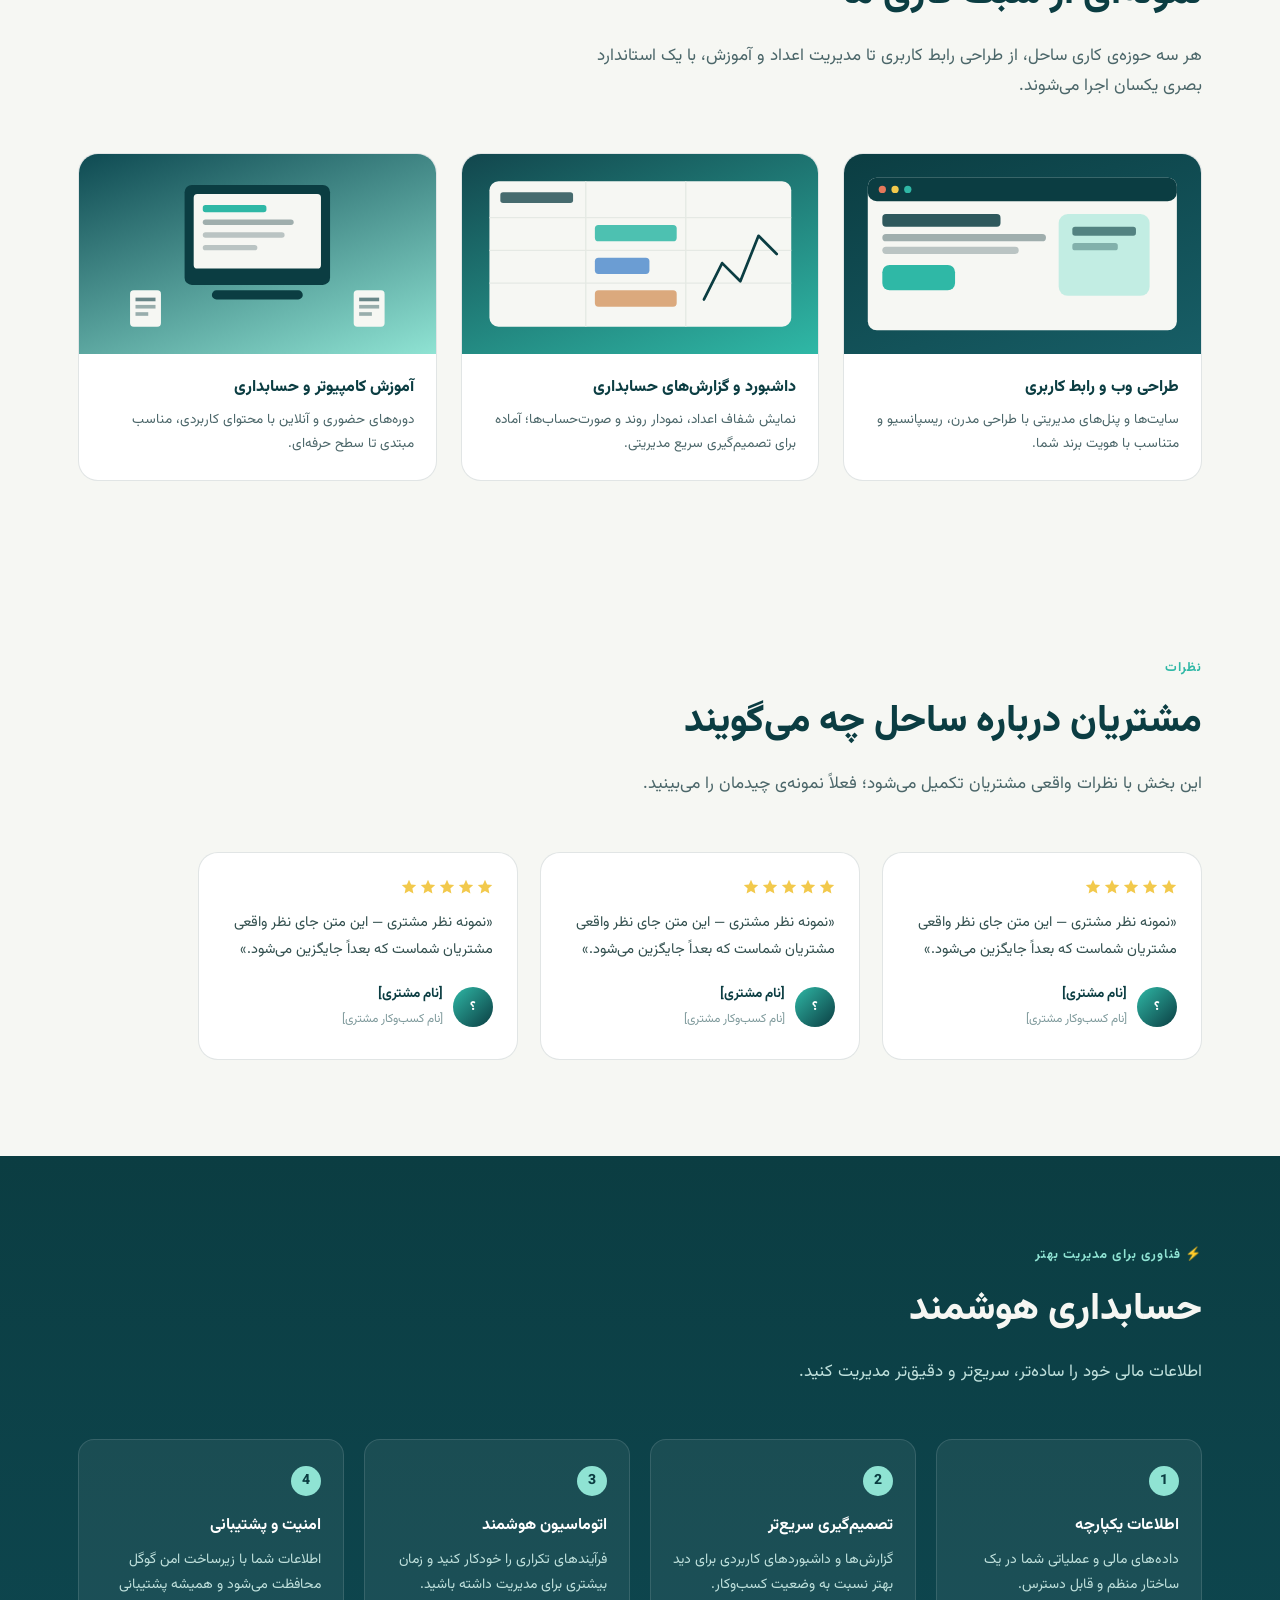
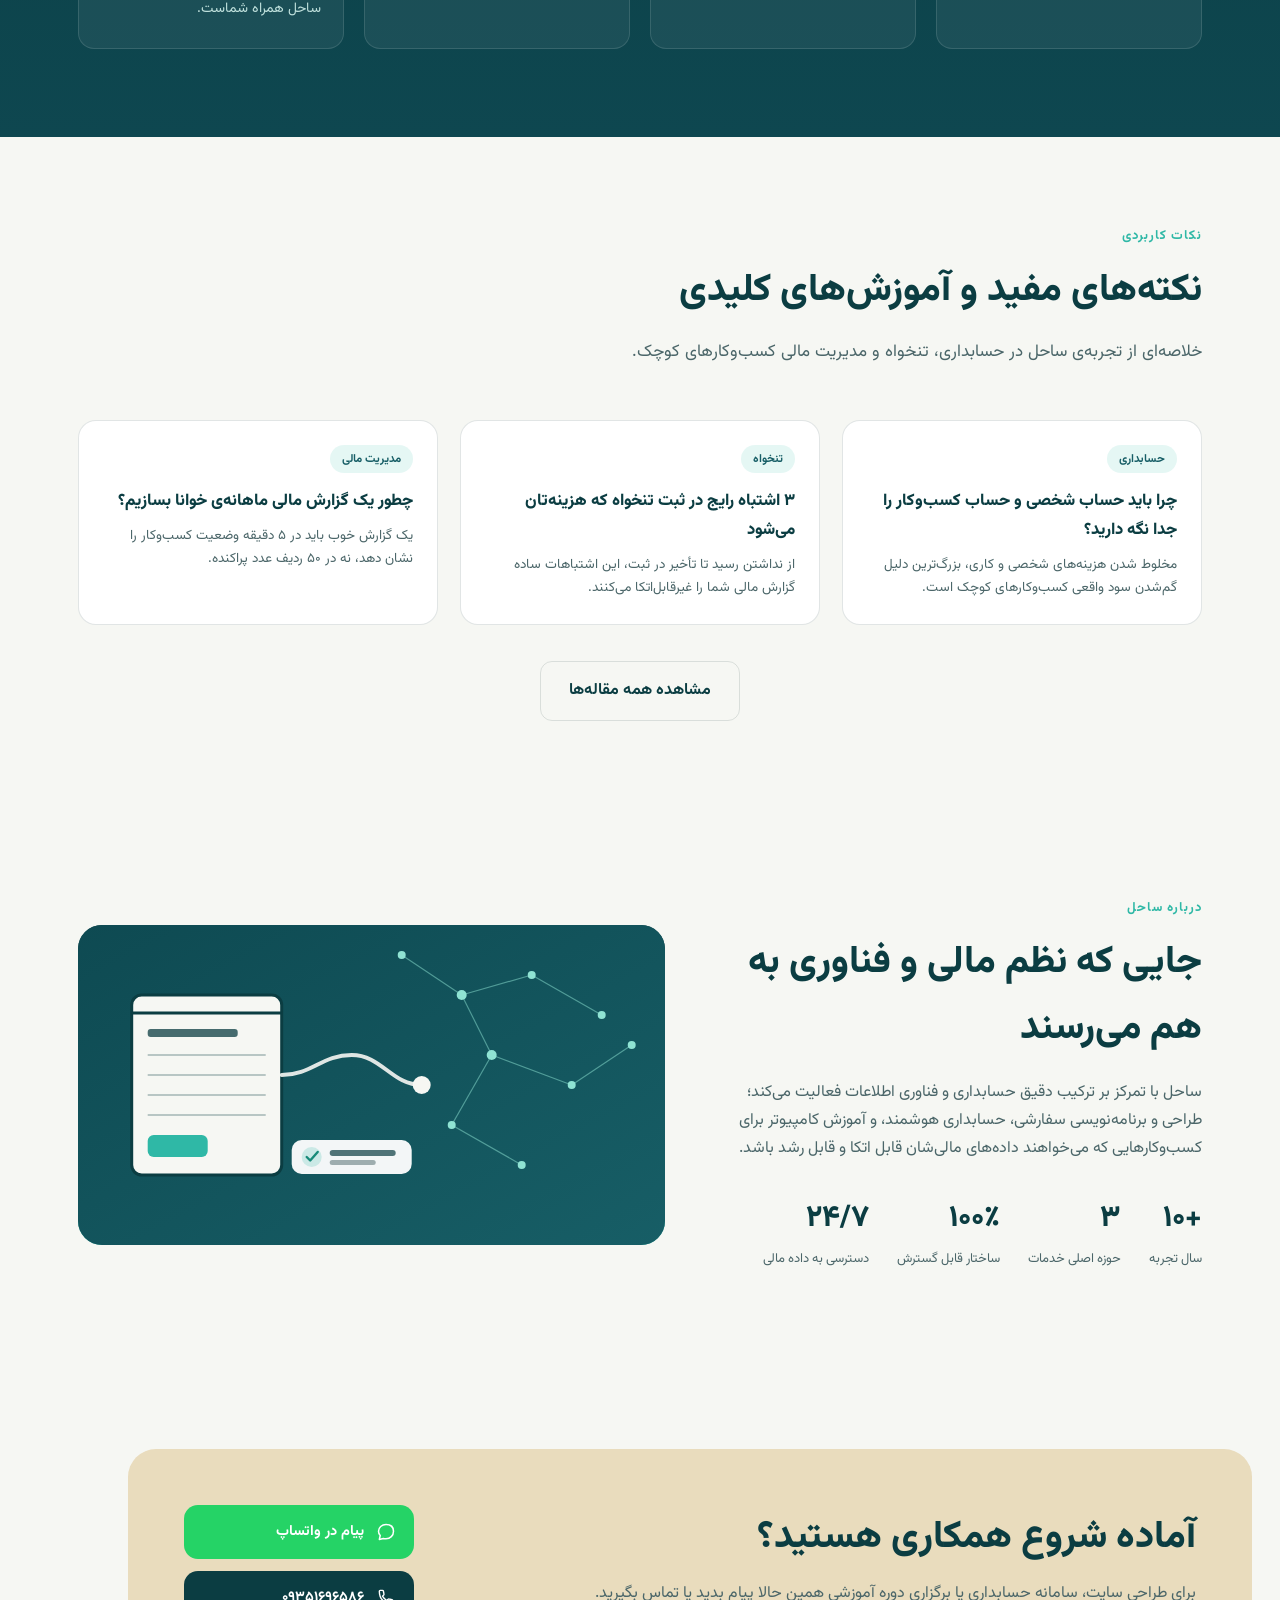
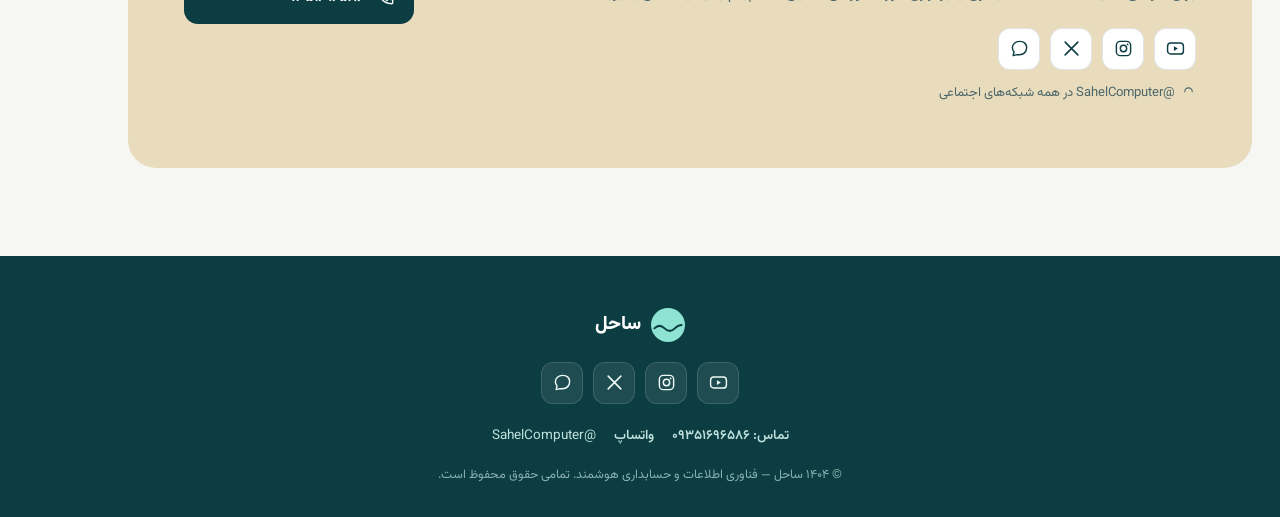
==== commit c13e6239: "بروز1" ====
--- a/index.html
+++ b/index.html
@@ -216,7 +216,6 @@
   </div>
 </section>
 
-<<<<<<< HEAD
 <section class="testimonials" id="testimonials">
   <div class="wrap">
     <div class="section-head reveal">
@@ -274,17 +273,11 @@
 <section class="roadmap" id="features">
   <div class="wrap">
     <div class="section-head reveal">
-=======
-<section class="roadmap" id="features">
-  <div class="wrap">
-    <div class="section-head">
->>>>>>> e589ced3497aee8161728afef11de03564bf3358
       <div class="kicker">⚡ فناوری برای مدیریت بهتر</div>
       <h2>حسابداری هوشمند</h2>
       <p>اطلاعات مالی خود را ساده‌تر، سریع‌تر و دقیق‌تر مدیریت کنید.</p>
     </div>
     <div class="steps">
-<<<<<<< HEAD
       <div class="step reveal">
         <h3>اطلاعات یکپارچه</h3>
         <p>داده‌های مالی و عملیاتی شما در یک ساختار منظم و قابل دسترس.</p>
@@ -298,21 +291,6 @@
         <p>فرآیندهای تکراری را خودکار کنید و زمان بیشتری برای مدیریت داشته باشید.</p>
       </div>
       <div class="step reveal">
-=======
-      <div class="step">
-        <h3>اطلاعات یکپارچه</h3>
-        <p>داده‌های مالی و عملیاتی شما در یک ساختار منظم و قابل دسترس.</p>
-      </div>
-      <div class="step">
-        <h3>تصمیم‌گیری سریع‌تر</h3>
-        <p>گزارش‌ها و داشبوردهای کاربردی برای دید بهتر نسبت به وضعیت کسب‌وکار.</p>
-      </div>
-      <div class="step">
-        <h3>اتوماسیون هوشمند</h3>
-        <p>فرآیندهای تکراری را خودکار کنید و زمان بیشتری برای مدیریت داشته باشید.</p>
-      </div>
-      <div class="step">
->>>>>>> e589ced3497aee8161728afef11de03564bf3358
         <h3>امنیت و پشتیبانی</h3>
         <p>اطلاعات شما با زیرساخت امن گوگل محافظت می‌شود و همیشه پشتیبانی ساحل همراه شماست.</p>
       </div>
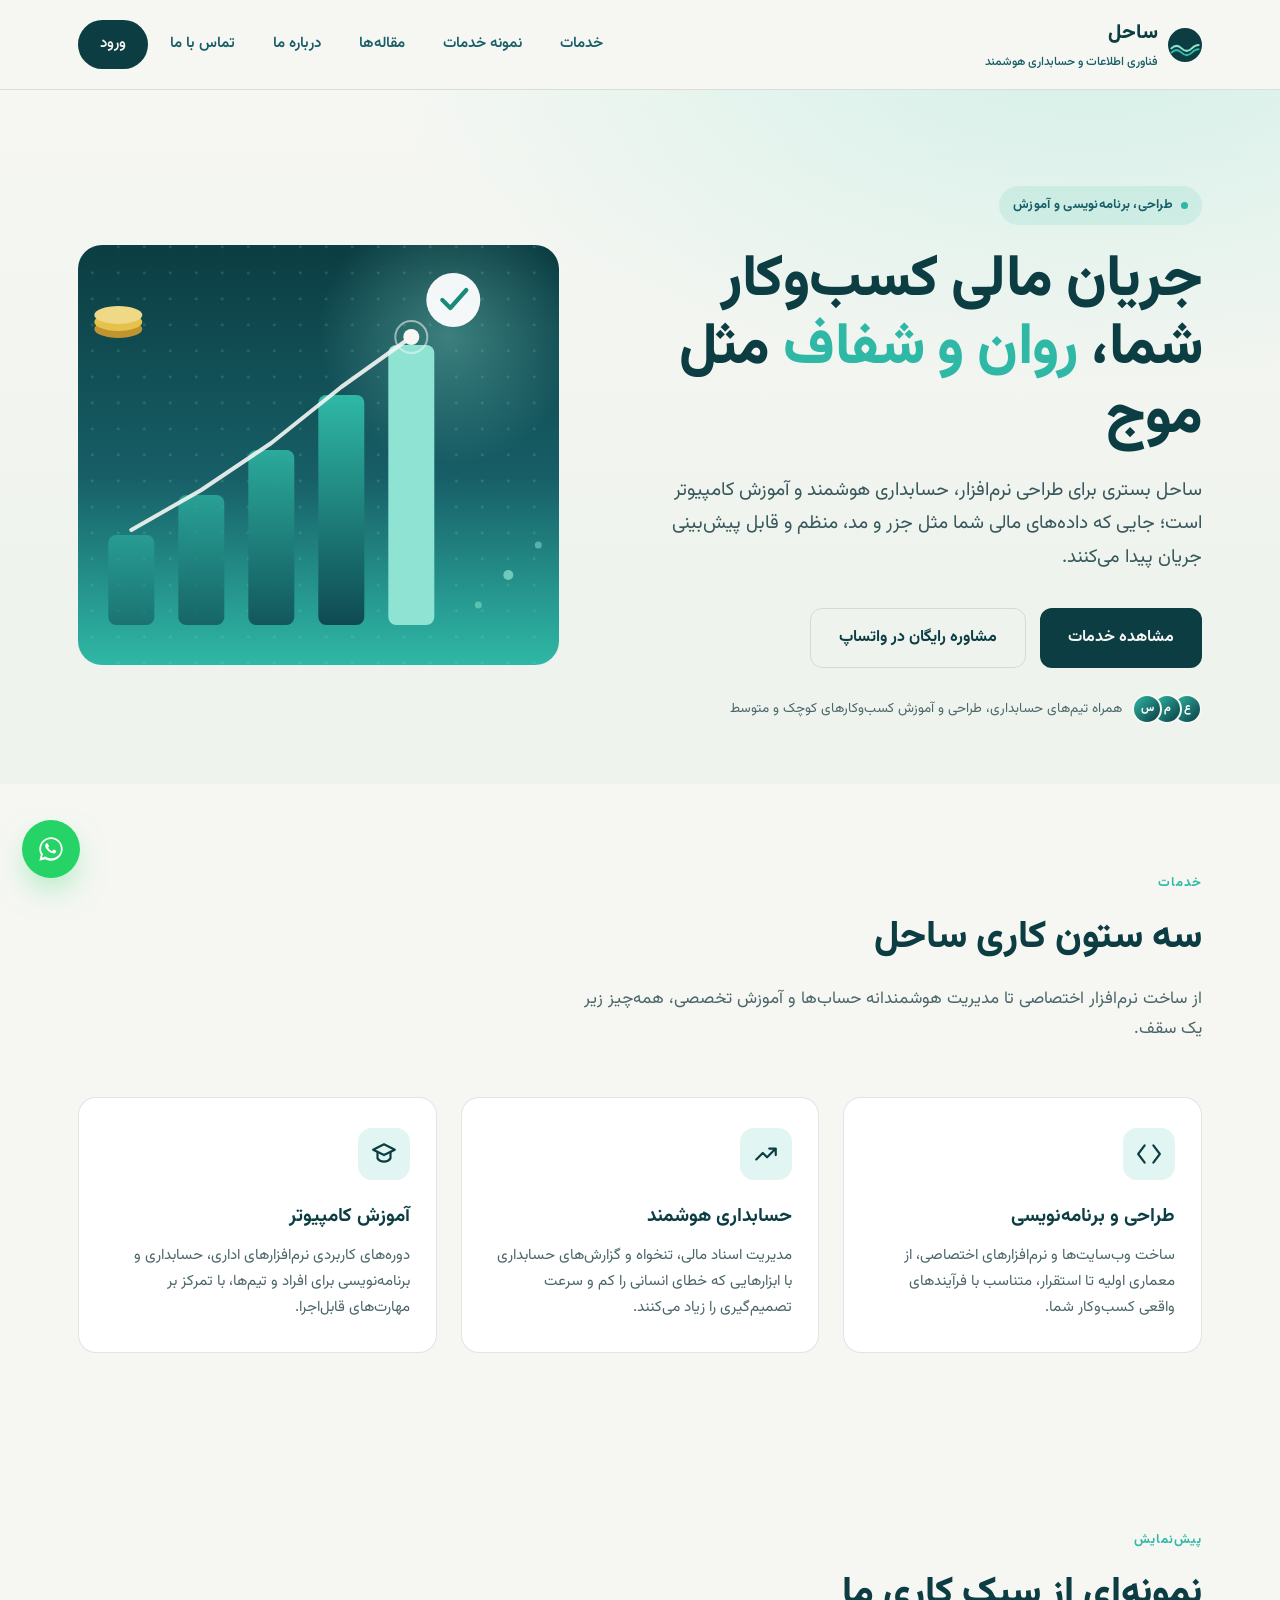
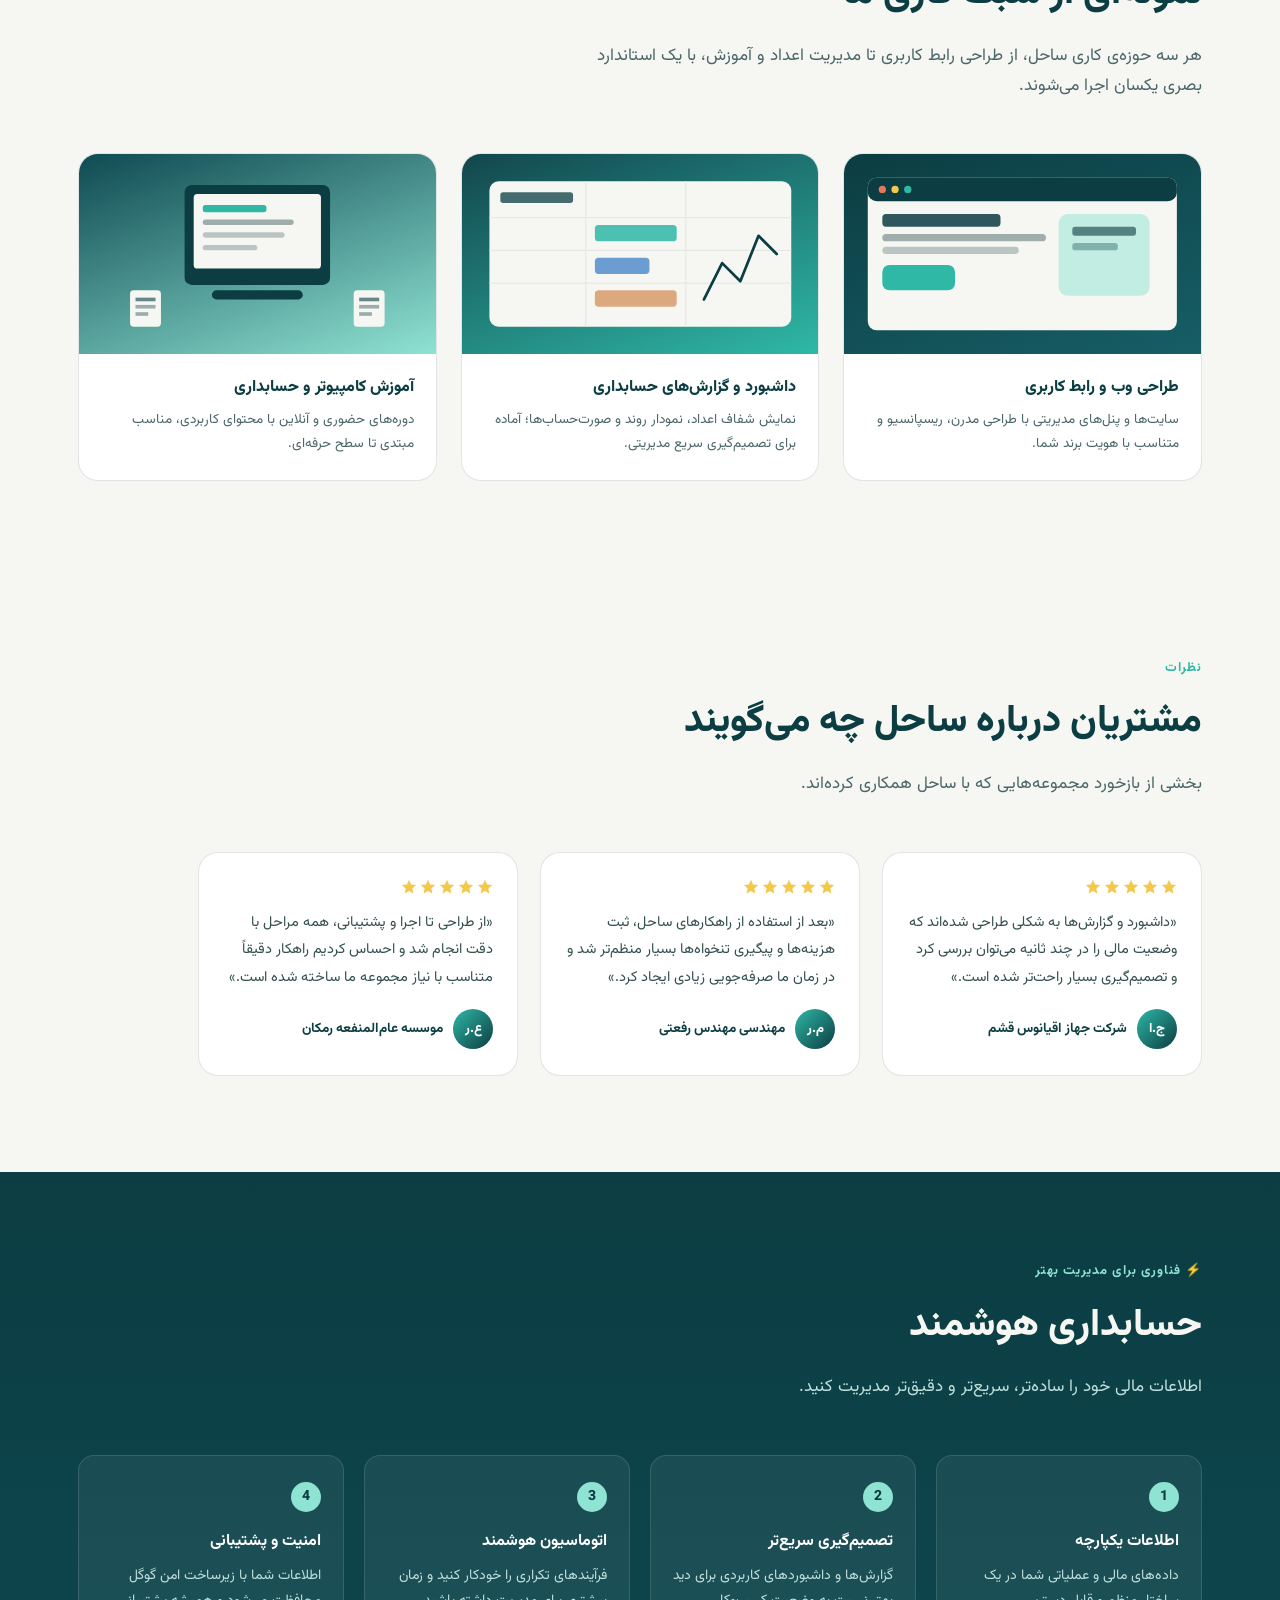
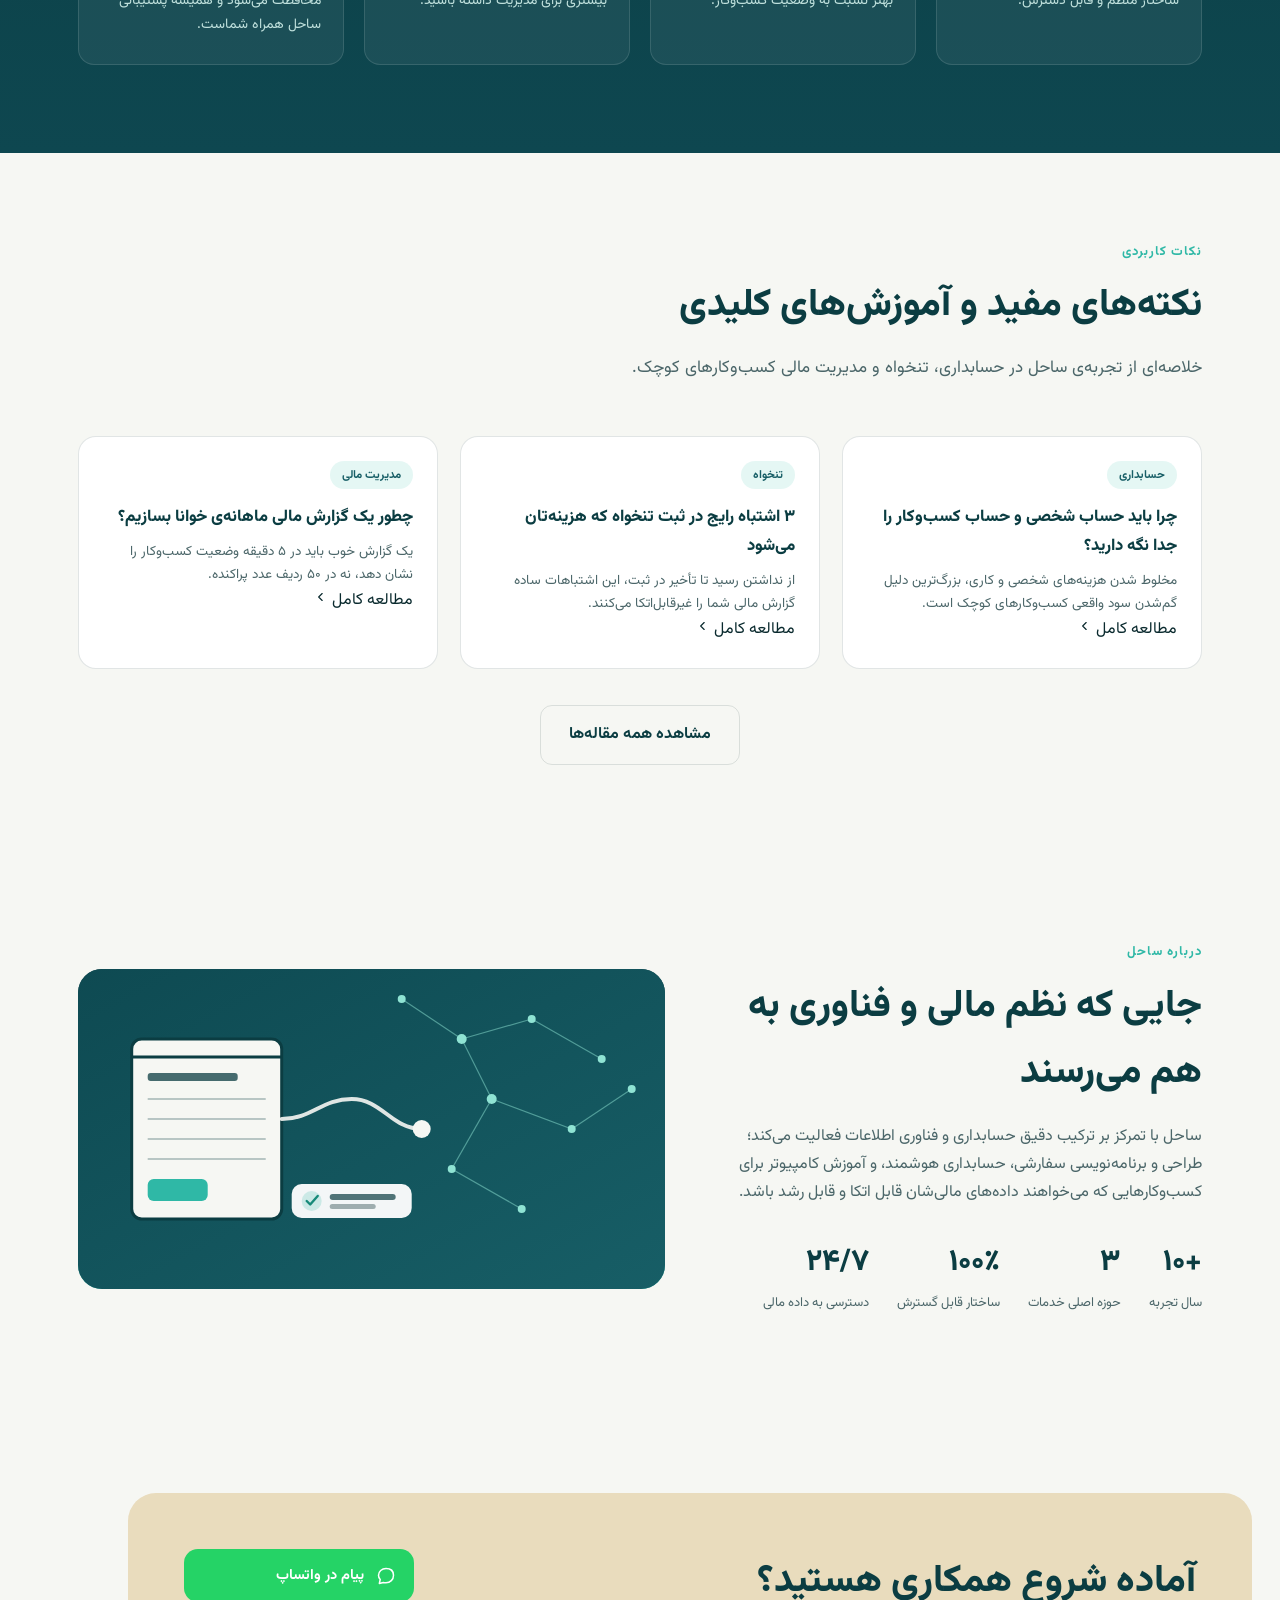
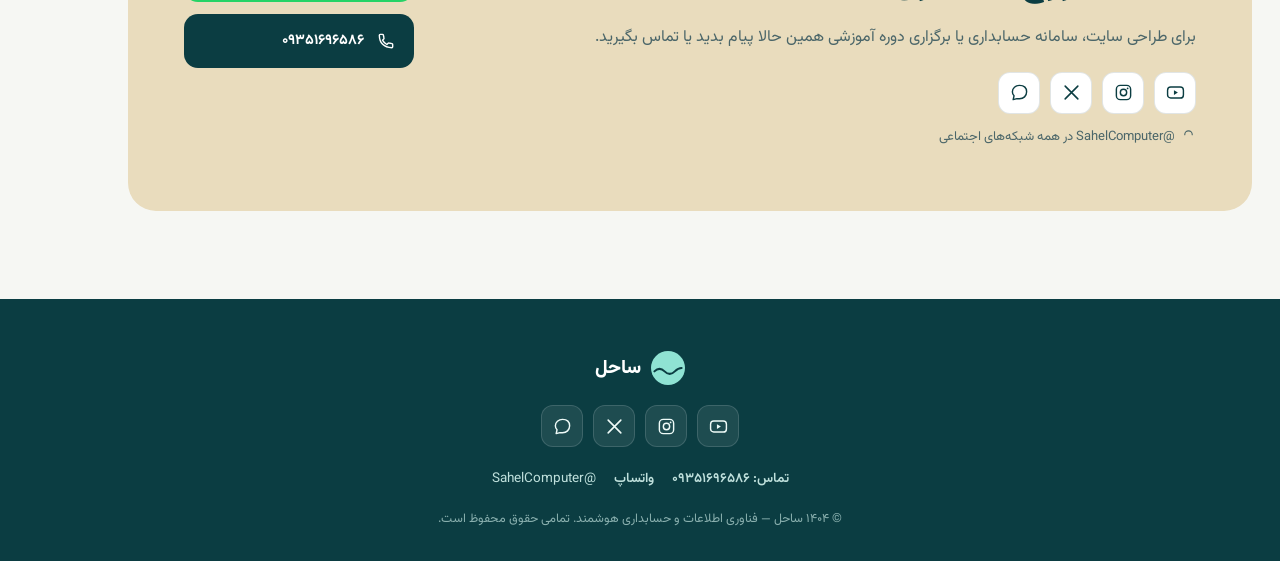
==== commit 67011aec: "بروز2" ====
--- a/index.html
+++ b/index.html
@@ -221,7 +221,7 @@
     <div class="section-head reveal">
       <div class="kicker">نظرات</div>
       <h2>مشتریان درباره ساحل چه می‌گویند</h2>
-      <p>این بخش با نظرات واقعی مشتریان تکمیل می‌شود؛ فعلاً نمونه‌ی چیدمان را می‌بینید.</p>
+      <p>بخشی از بازخورد مجموعه‌هایی که با ساحل همکاری کرده‌اند.</p>
     </div>
     <div class="testimonial-track">
       <div class="testimonial-card reveal">
@@ -232,10 +232,10 @@
           <svg viewBox="0 0 20 20" fill="currentColor"><path d="M10 1L12.6 6.9L19 7.6L14.2 11.9L15.5 18.2L10 15L4.5 18.2L5.8 11.9L1 7.6L7.4 6.9L10 1Z"/></svg>
           <svg viewBox="0 0 20 20" fill="currentColor"><path d="M10 1L12.6 6.9L19 7.6L14.2 11.9L15.5 18.2L10 15L4.5 18.2L5.8 11.9L1 7.6L7.4 6.9L10 1Z"/></svg>
         </div>
-        <p class="testimonial-quote">«نمونه نظر مشتری — این متن جای نظر واقعی مشتریان شماست که بعداً جایگزین می‌شود.»</p>
+        <p class="testimonial-quote">«داشبورد و گزارش‌ها به شکلی طراحی شده‌اند که وضعیت مالی را در چند ثانیه می‌توان بررسی کرد و تصمیم‌گیری بسیار راحت‌تر شده است.»</p>
         <div class="testimonial-who">
-          <div class="testimonial-avatar">؟</div>
-          <div><b>[نام مشتری]</b><span>[نام کسب‌وکار مشتری]</span></div>
+          <div class="testimonial-avatar">ج.ا</div>
+          <div><b>شرکت جهاز اقیانوس قشم</b></div>
         </div>
       </div>
       <div class="testimonial-card reveal">
@@ -246,10 +246,10 @@
           <svg viewBox="0 0 20 20" fill="currentColor"><path d="M10 1L12.6 6.9L19 7.6L14.2 11.9L15.5 18.2L10 15L4.5 18.2L5.8 11.9L1 7.6L7.4 6.9L10 1Z"/></svg>
           <svg viewBox="0 0 20 20" fill="currentColor"><path d="M10 1L12.6 6.9L19 7.6L14.2 11.9L15.5 18.2L10 15L4.5 18.2L5.8 11.9L1 7.6L7.4 6.9L10 1Z"/></svg>
         </div>
-        <p class="testimonial-quote">«نمونه نظر مشتری — این متن جای نظر واقعی مشتریان شماست که بعداً جایگزین می‌شود.»</p>
+        <p class="testimonial-quote">«بعد از استفاده از راهکارهای ساحل، ثبت هزینه‌ها و پیگیری تنخواه‌ها بسیار منظم‌تر شد و در زمان ما صرفه‌جویی زیادی ایجاد کرد.»</p>
         <div class="testimonial-who">
-          <div class="testimonial-avatar">؟</div>
-          <div><b>[نام مشتری]</b><span>[نام کسب‌وکار مشتری]</span></div>
+          <div class="testimonial-avatar">م.ر</div>
+          <div><b>مهندسی مهندس رفعتی</b></div>
         </div>
       </div>
       <div class="testimonial-card reveal">
@@ -260,10 +260,10 @@
           <svg viewBox="0 0 20 20" fill="currentColor"><path d="M10 1L12.6 6.9L19 7.6L14.2 11.9L15.5 18.2L10 15L4.5 18.2L5.8 11.9L1 7.6L7.4 6.9L10 1Z"/></svg>
           <svg viewBox="0 0 20 20" fill="currentColor"><path d="M10 1L12.6 6.9L19 7.6L14.2 11.9L15.5 18.2L10 15L4.5 18.2L5.8 11.9L1 7.6L7.4 6.9L10 1Z"/></svg>
         </div>
-        <p class="testimonial-quote">«نمونه نظر مشتری — این متن جای نظر واقعی مشتریان شماست که بعداً جایگزین می‌شود.»</p>
+        <p class="testimonial-quote">«از طراحی تا اجرا و پشتیبانی، همه مراحل با دقت انجام شد و احساس کردیم راهکار دقیقاً متناسب با نیاز مجموعه ما ساخته شده است.»</p>
         <div class="testimonial-who">
-          <div class="testimonial-avatar">؟</div>
-          <div><b>[نام مشتری]</b><span>[نام کسب‌وکار مشتری]</span></div>
+          <div class="testimonial-avatar">ع.ر</div>
+          <div><b>موسسه عام‌المنفعه رمکان</b></div>
         </div>
       </div>
     </div>
@@ -310,17 +310,17 @@
         <span class="tip-tag">حسابداری</span>
         <h3>چرا باید حساب شخصی و حساب کسب‌وکار را جدا نگه دارید؟</h3>
         <p>مخلوط شدن هزینه‌های شخصی و کاری، بزرگ‌ترین دلیل گم‌شدن سود واقعی کسب‌وکارهای کوچک است.</p>
-      </div>
+      <a href="articles/hesab-shakhsi-va-kasbokar.html" class="article-more">مطالعه کامل <svg width="14" height="14" viewBox="0 0 24 24" fill="none"><path d="M14 6L8 12L14 18" stroke="currentColor" stroke-width="2" stroke-linecap="round" stroke-linejoin="round"/></svg></a></div>
       <div class="tip-card reveal">
         <span class="tip-tag">تنخواه</span>
         <h3>۳ اشتباه رایج در ثبت تنخواه که هزینه‌تان می‌شود</h3>
         <p>از نداشتن رسید تا تأخیر در ثبت، این اشتباهات ساده گزارش مالی شما را غیرقابل‌اتکا می‌کنند.</p>
-      </div>
+      <a href="articles/eshtebahat-tankhah.html" class="article-more">مطالعه کامل <svg width="14" height="14" viewBox="0 0 24 24" fill="none"><path d="M14 6L8 12L14 18" stroke="currentColor" stroke-width="2" stroke-linecap="round" stroke-linejoin="round"/></svg></a></div>
       <div class="tip-card reveal">
         <span class="tip-tag">مدیریت مالی</span>
         <h3>چطور یک گزارش مالی ماهانه‌ی خوانا بسازیم؟</h3>
         <p>یک گزارش خوب باید در ۵ دقیقه وضعیت کسب‌وکار را نشان دهد، نه در ۵۰ ردیف عدد پراکنده.</p>
-      </div>
+      <a href="articles/gozaresh-mali-mahane.html" class="article-more">مطالعه کامل <svg width="14" height="14" viewBox="0 0 24 24" fill="none"><path d="M14 6L8 12L14 18" stroke="currentColor" stroke-width="2" stroke-linecap="round" stroke-linejoin="round"/></svg></a></div>
     </div>
     <div class="section-cta">
       <a href="articles.html" class="btn btn-ghost">مشاهده همه مقاله‌ها</a>
--- a/css/style.css
+++ b/css/style.css
@@ -516,3 +516,22 @@
 .article-card .article-more{display:inline-flex; align-items:center; gap:5px; margin-top:14px; font-size:13px; font-weight:700; color:var(--turquoise);}
 
 .section-cta{text-align:center; margin-top:36px;}
+
+/* =========================================================
+   ARTICLE DETAIL PAGE
+   ========================================================= */
+.article-page{max-width:760px; margin:0 auto; padding:64px 28px 40px;}
+.article-page .back-link{display:inline-flex; align-items:center; gap:6px; font-size:13.5px; font-weight:700; color:var(--teal); margin-bottom:24px;}
+.article-page .back-link:hover{color:var(--deep);}
+.article-page h1{font-size:clamp(26px,4vw,36px); font-weight:800; color:var(--deep); line-height:1.4; margin:14px 0 12px;}
+.article-page .article-meta{display:flex; align-items:center; gap:12px; font-size:13px; color:#7F9A9C; margin-bottom:34px;}
+.article-body h2{font-size:19px; font-weight:800; color:var(--deep); margin:34px 0 12px;}
+.article-body p{font-size:16px; line-height:2; color:#33504F; margin:0 0 18px;}
+.article-body ul{margin:0 0 20px; padding-inline-start:22px;}
+.article-body li{font-size:15.5px; line-height:2; color:#33504F; margin-bottom:8px;}
+.article-cta{
+  margin-top:44px; background:var(--sand); border-radius:20px; padding:30px 28px;
+  display:flex; align-items:center; justify-content:space-between; gap:20px; flex-wrap:wrap;
+}
+.article-cta h3{margin:0 0 4px; font-size:17px; color:var(--deep); font-weight:800;}
+.article-cta p{margin:0; font-size:13.5px; color:#4B6669;}
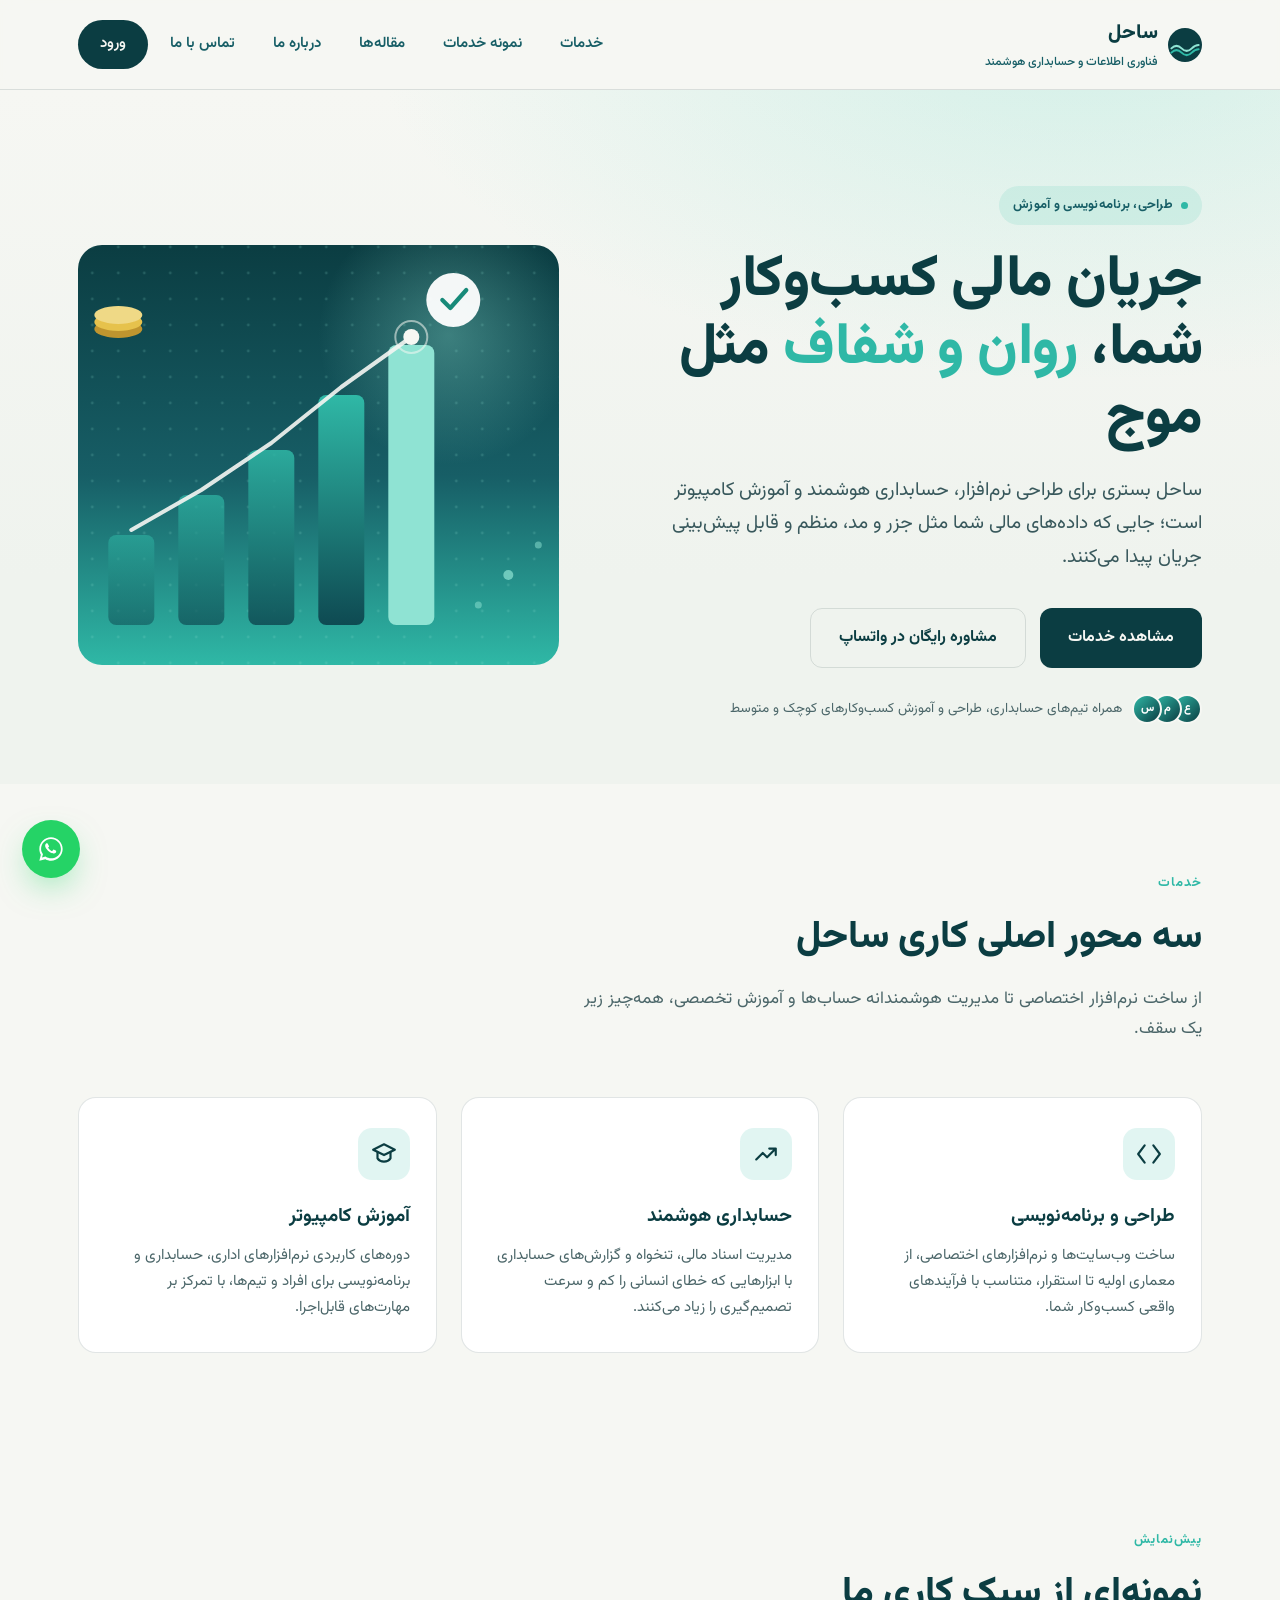
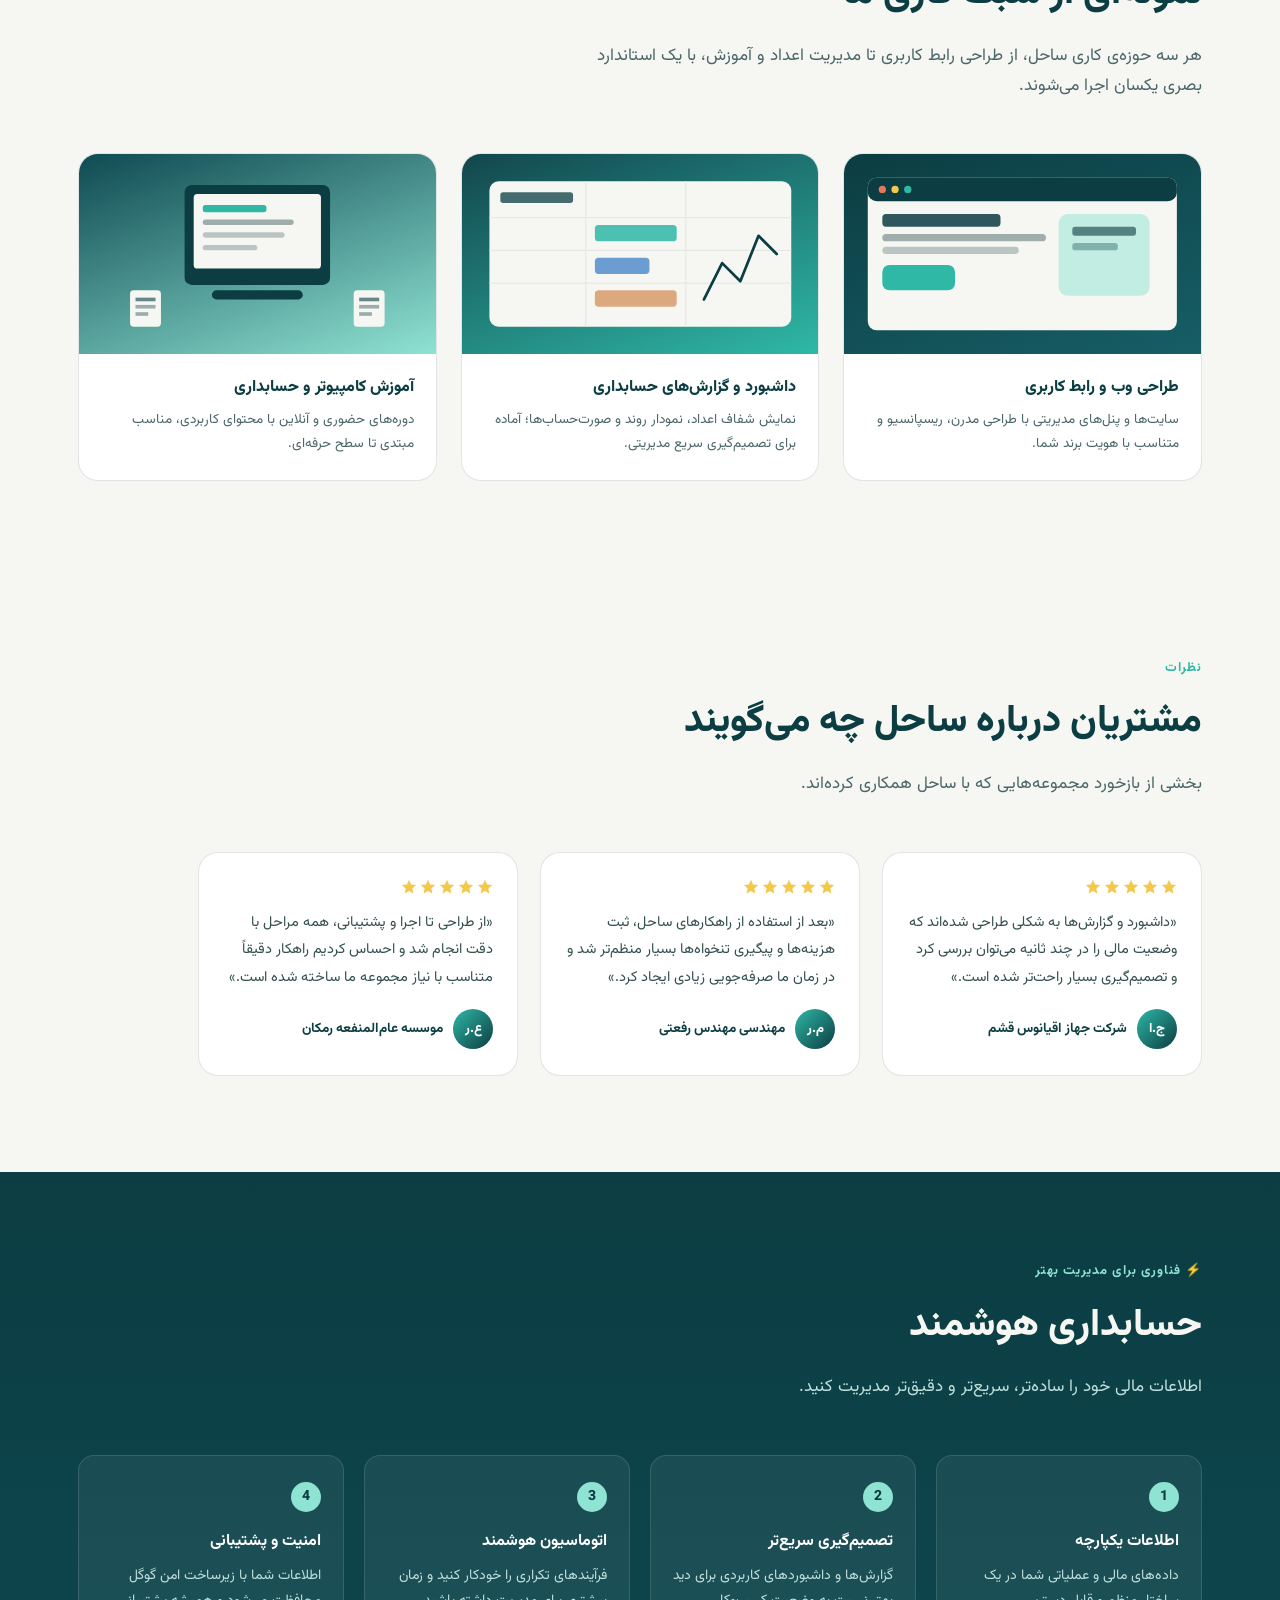
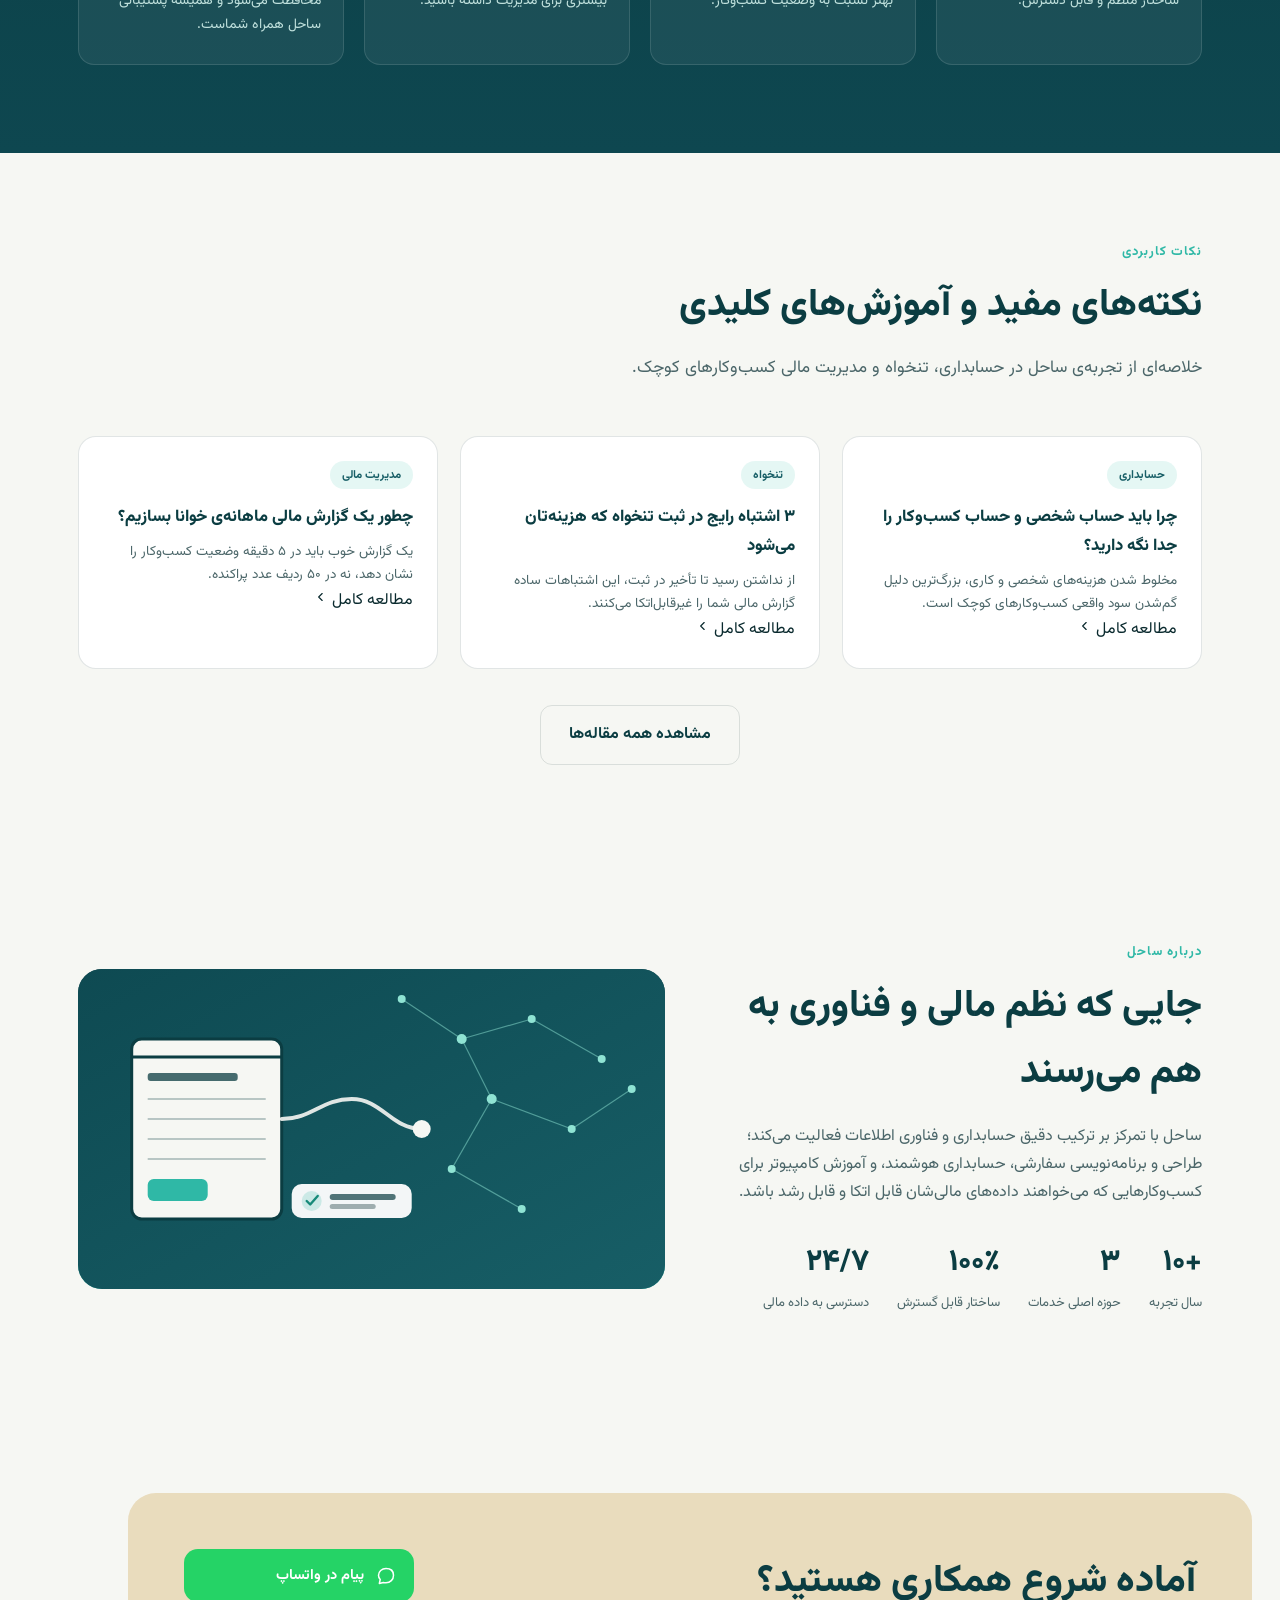
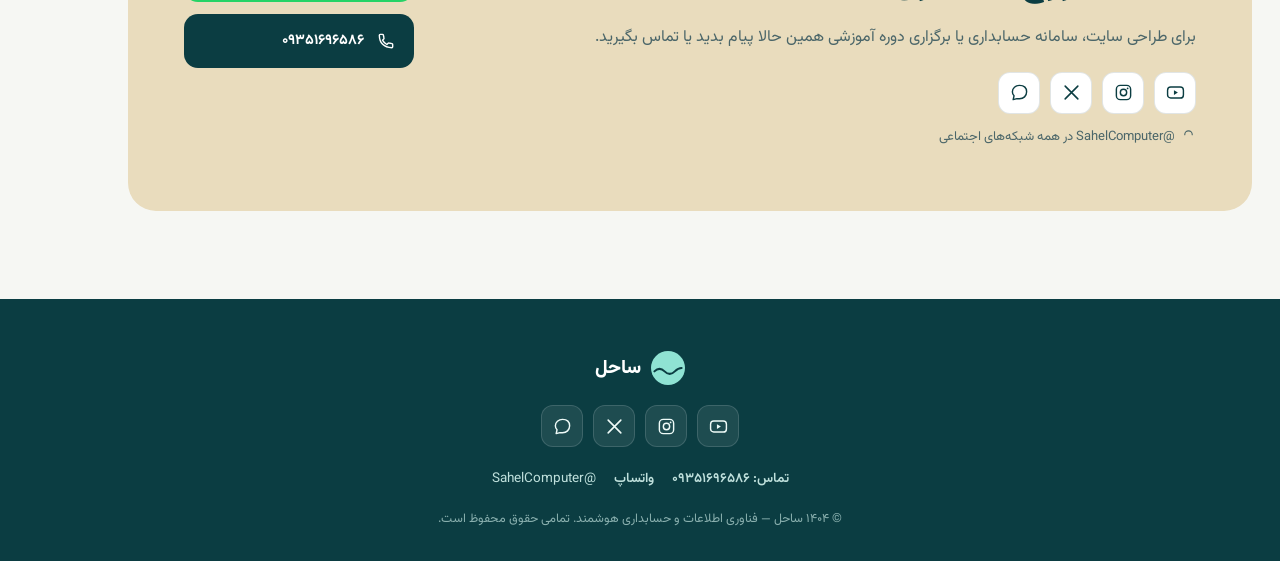
==== commit dbc1a6c4: "Update index.html" ====
--- a/index.html
+++ b/index.html
@@ -105,7 +105,7 @@
   <div class="wrap">
     <div class="section-head reveal">
       <div class="kicker">خدمات</div>
-      <h2>سه ستون کاری ساحل</h2>
+      <h2>سه محور اصلی کاری ساحل</h2>
       <p>از ساخت نرم‌افزار اختصاصی تا مدیریت هوشمندانه حساب‌ها و آموزش تخصصی، همه‌چیز زیر یک سقف.</p>
     </div>
     <div class="cards">
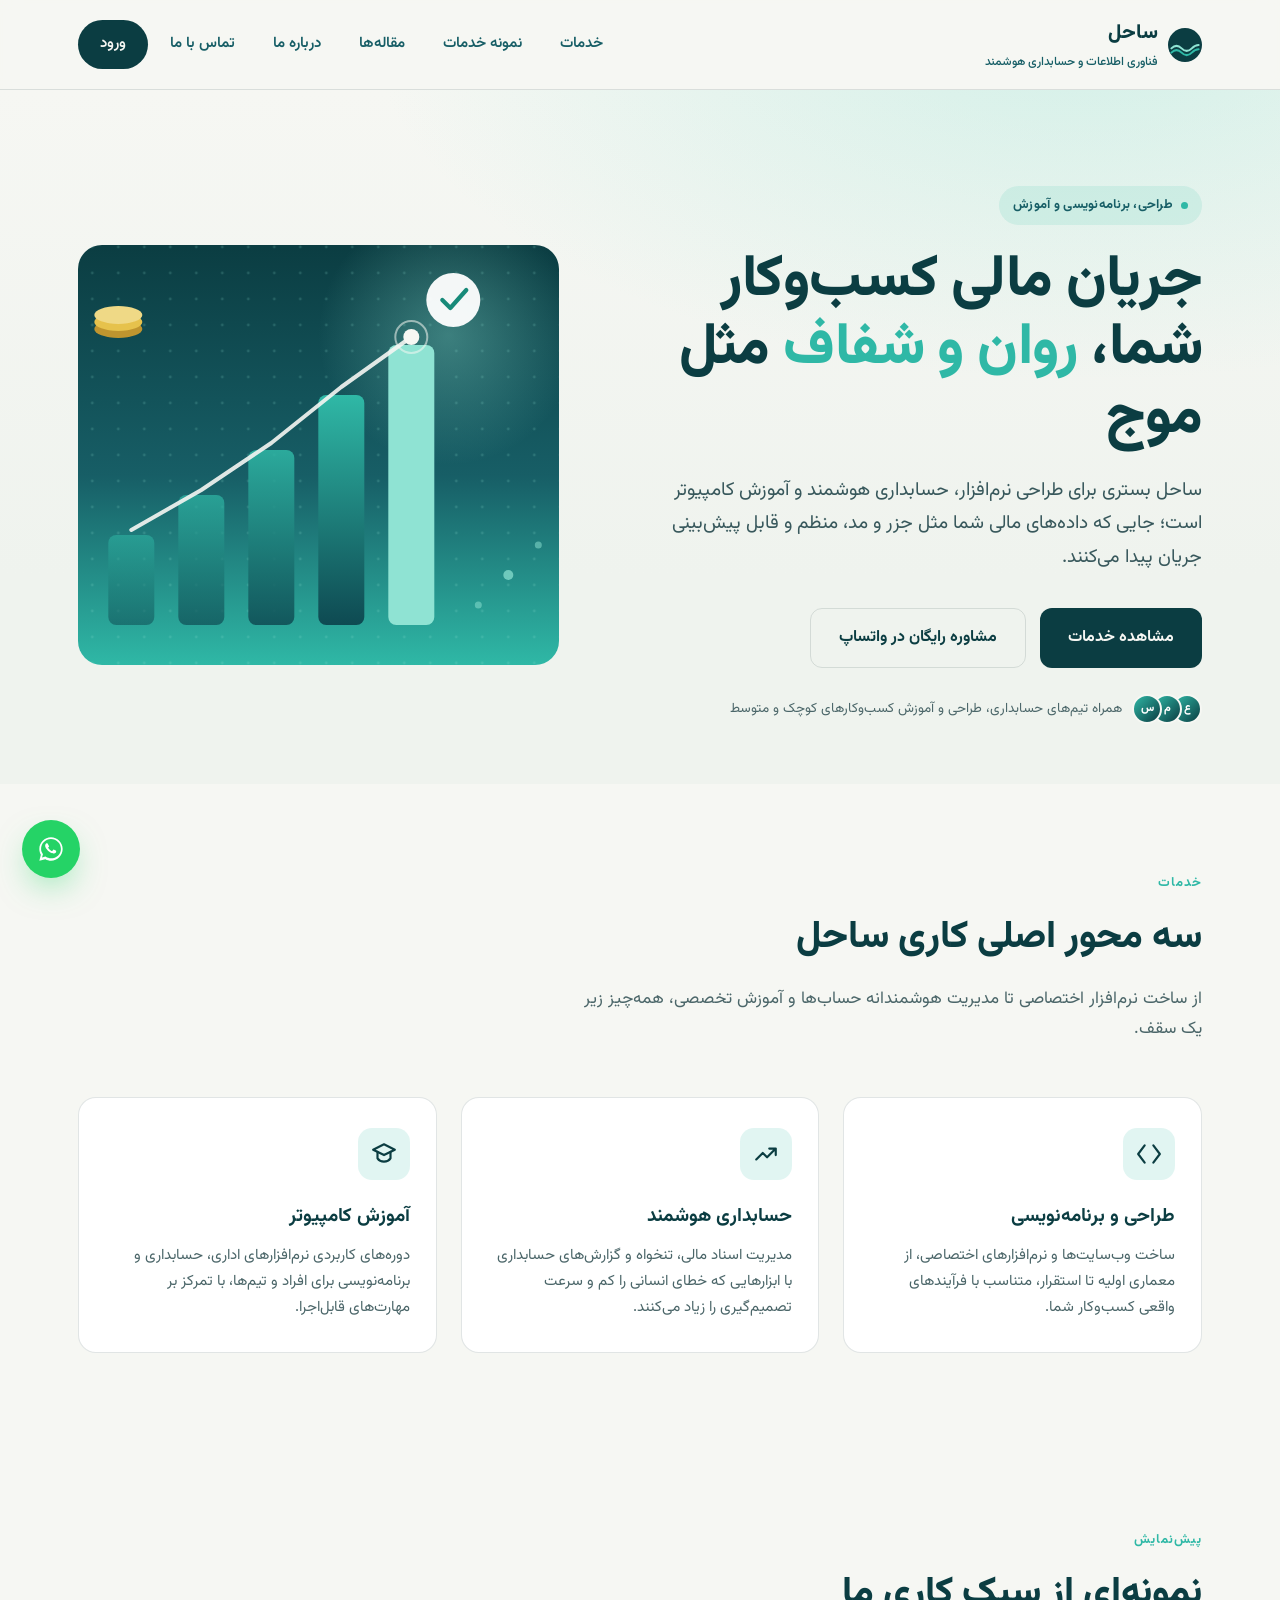
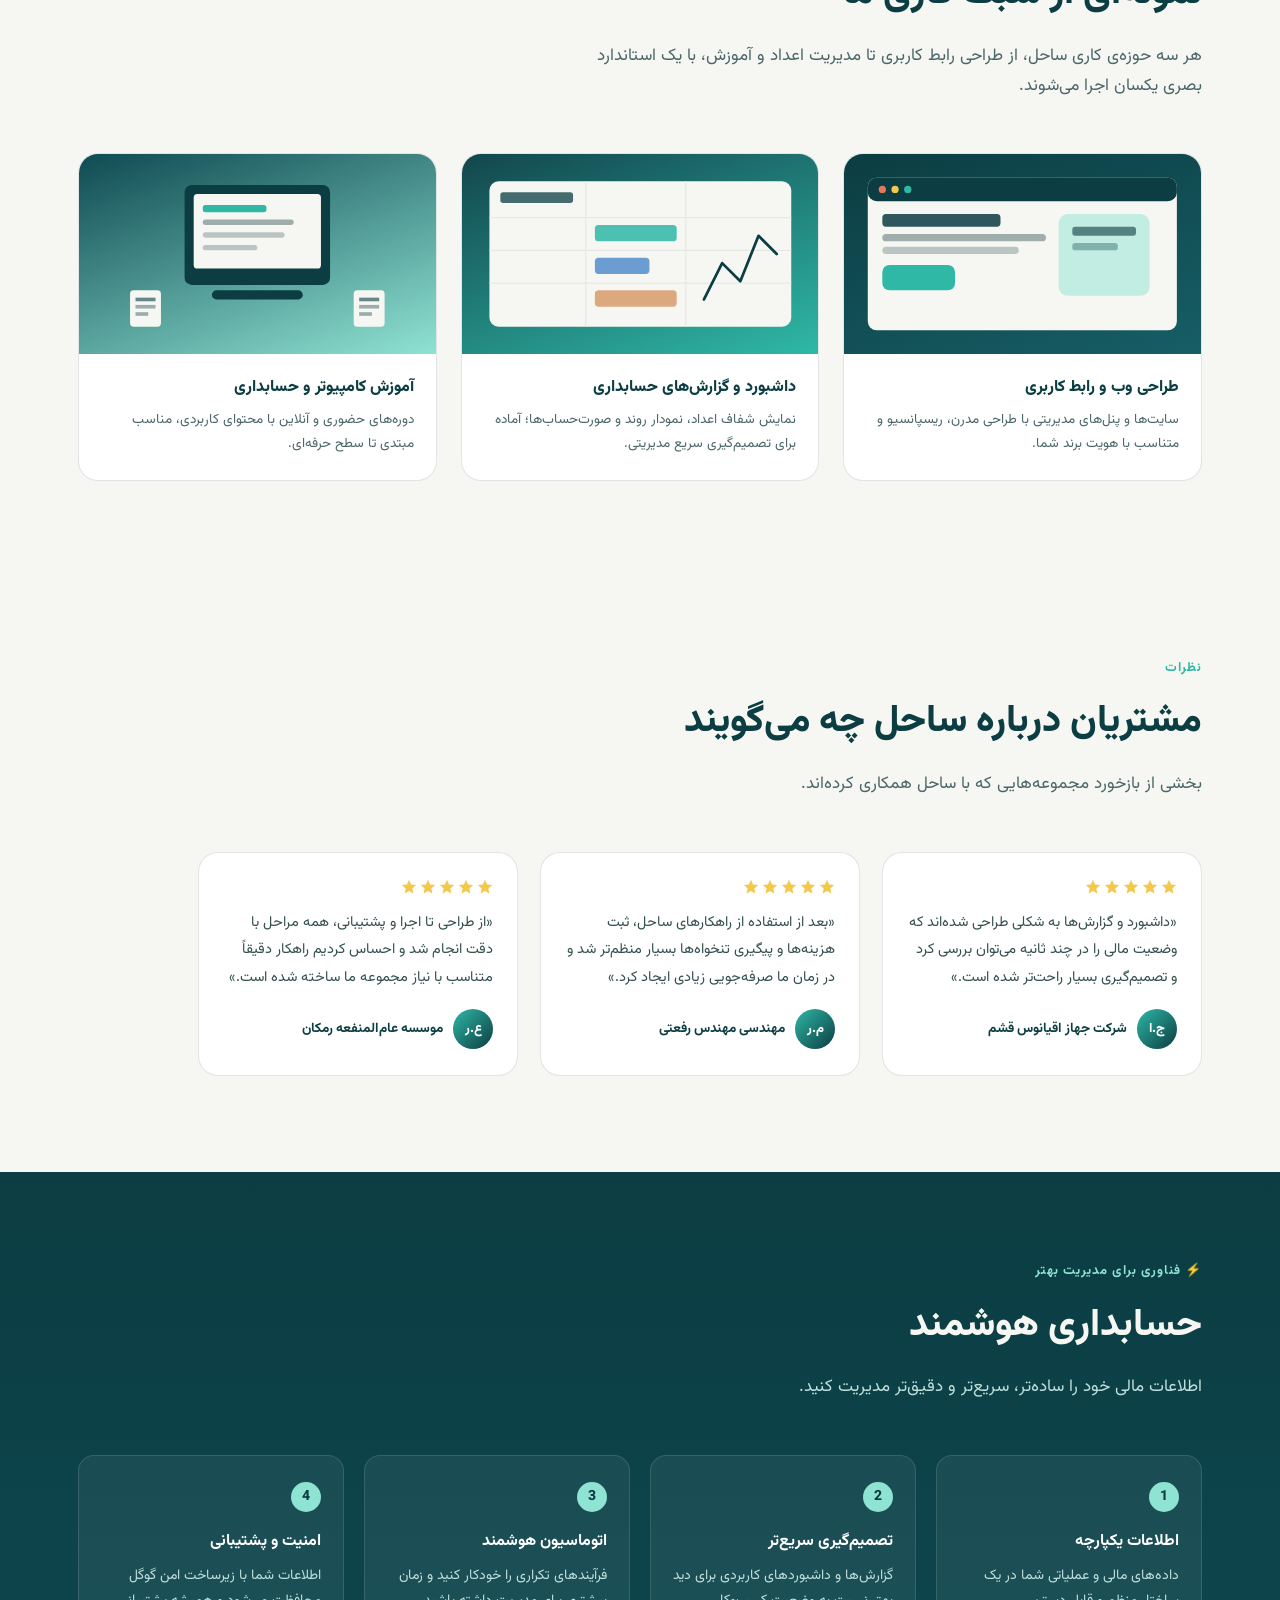
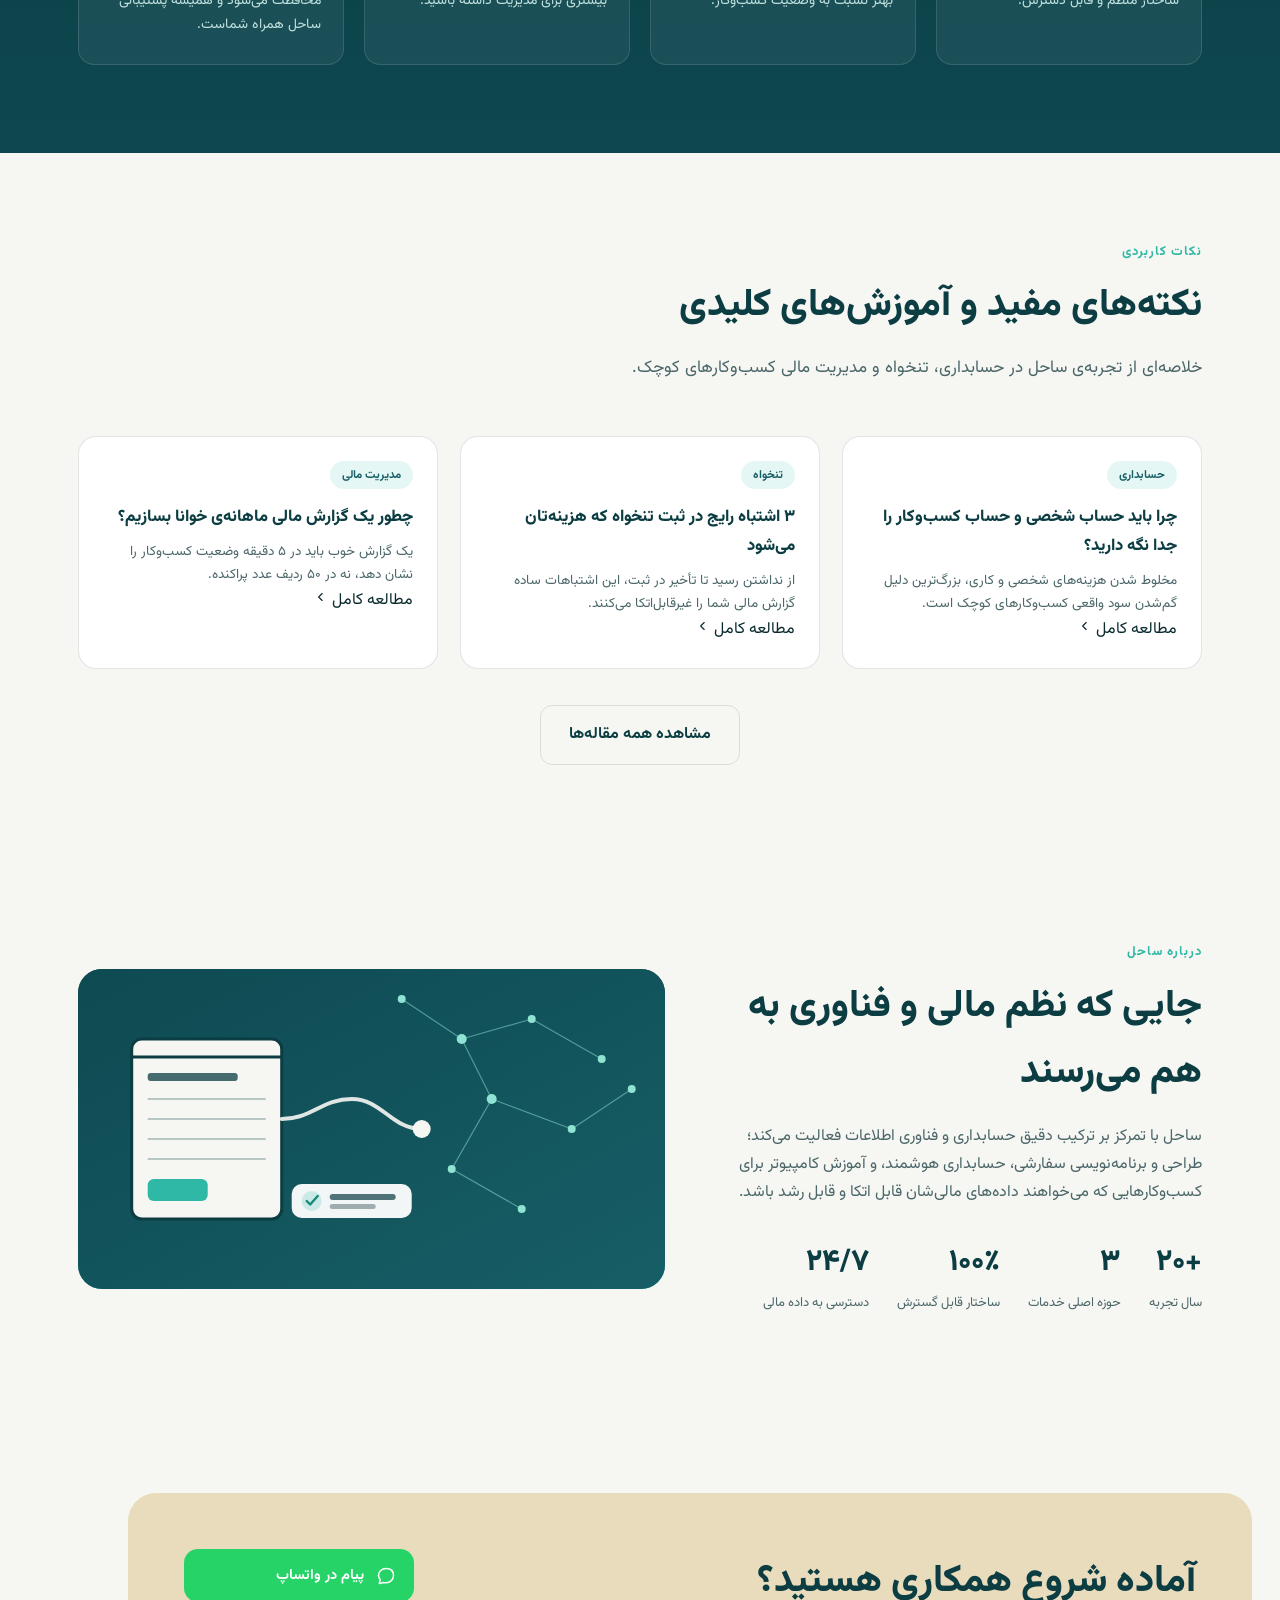
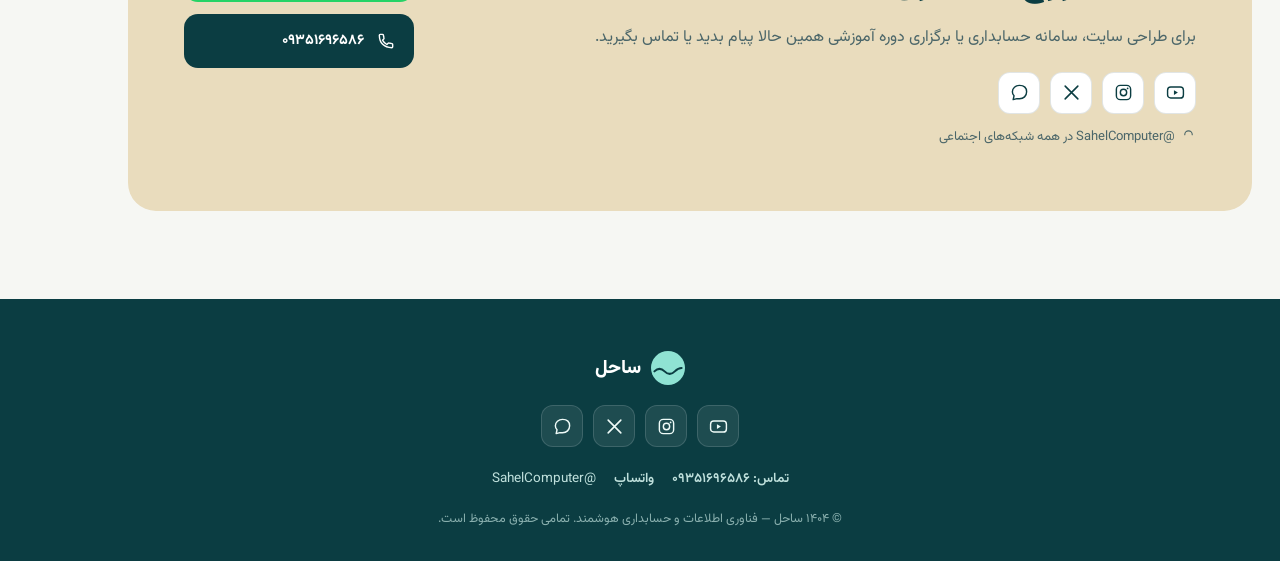
==== commit a7a614d9: "Update experience years from 10 to 20" ====
--- a/index.html
+++ b/index.html
@@ -335,7 +335,7 @@
       <h2>جایی که نظم مالی و فناوری به هم می‌رسند</h2>
       <p style="color:#4B6669; font-size:16px;">ساحل با تمرکز بر ترکیب دقیق حسابداری و فناوری اطلاعات فعالیت می‌کند؛ طراحی و برنامه‌نویسی سفارشی، حسابداری هوشمند، و آموزش کامپیوتر برای کسب‌وکارهایی که می‌خواهند داده‌های مالی‌شان قابل اتکا و قابل رشد باشد.</p>
       <div class="stat-row">
-        <div class="stat"><b id="statYears">+۱۰</b><span>سال تجربه</span></div>
+        <div class="stat"><b id="statYears">+۲۰</b><span>سال تجربه</span></div>
         <div class="stat"><b>۳</b><span>حوزه اصلی خدمات</span></div>
         <div class="stat"><b>۱۰۰٪</b><span>ساختار قابل گسترش</span></div>
         <div class="stat"><b>۲۴/۷</b><span>دسترسی به داده مالی</span></div>
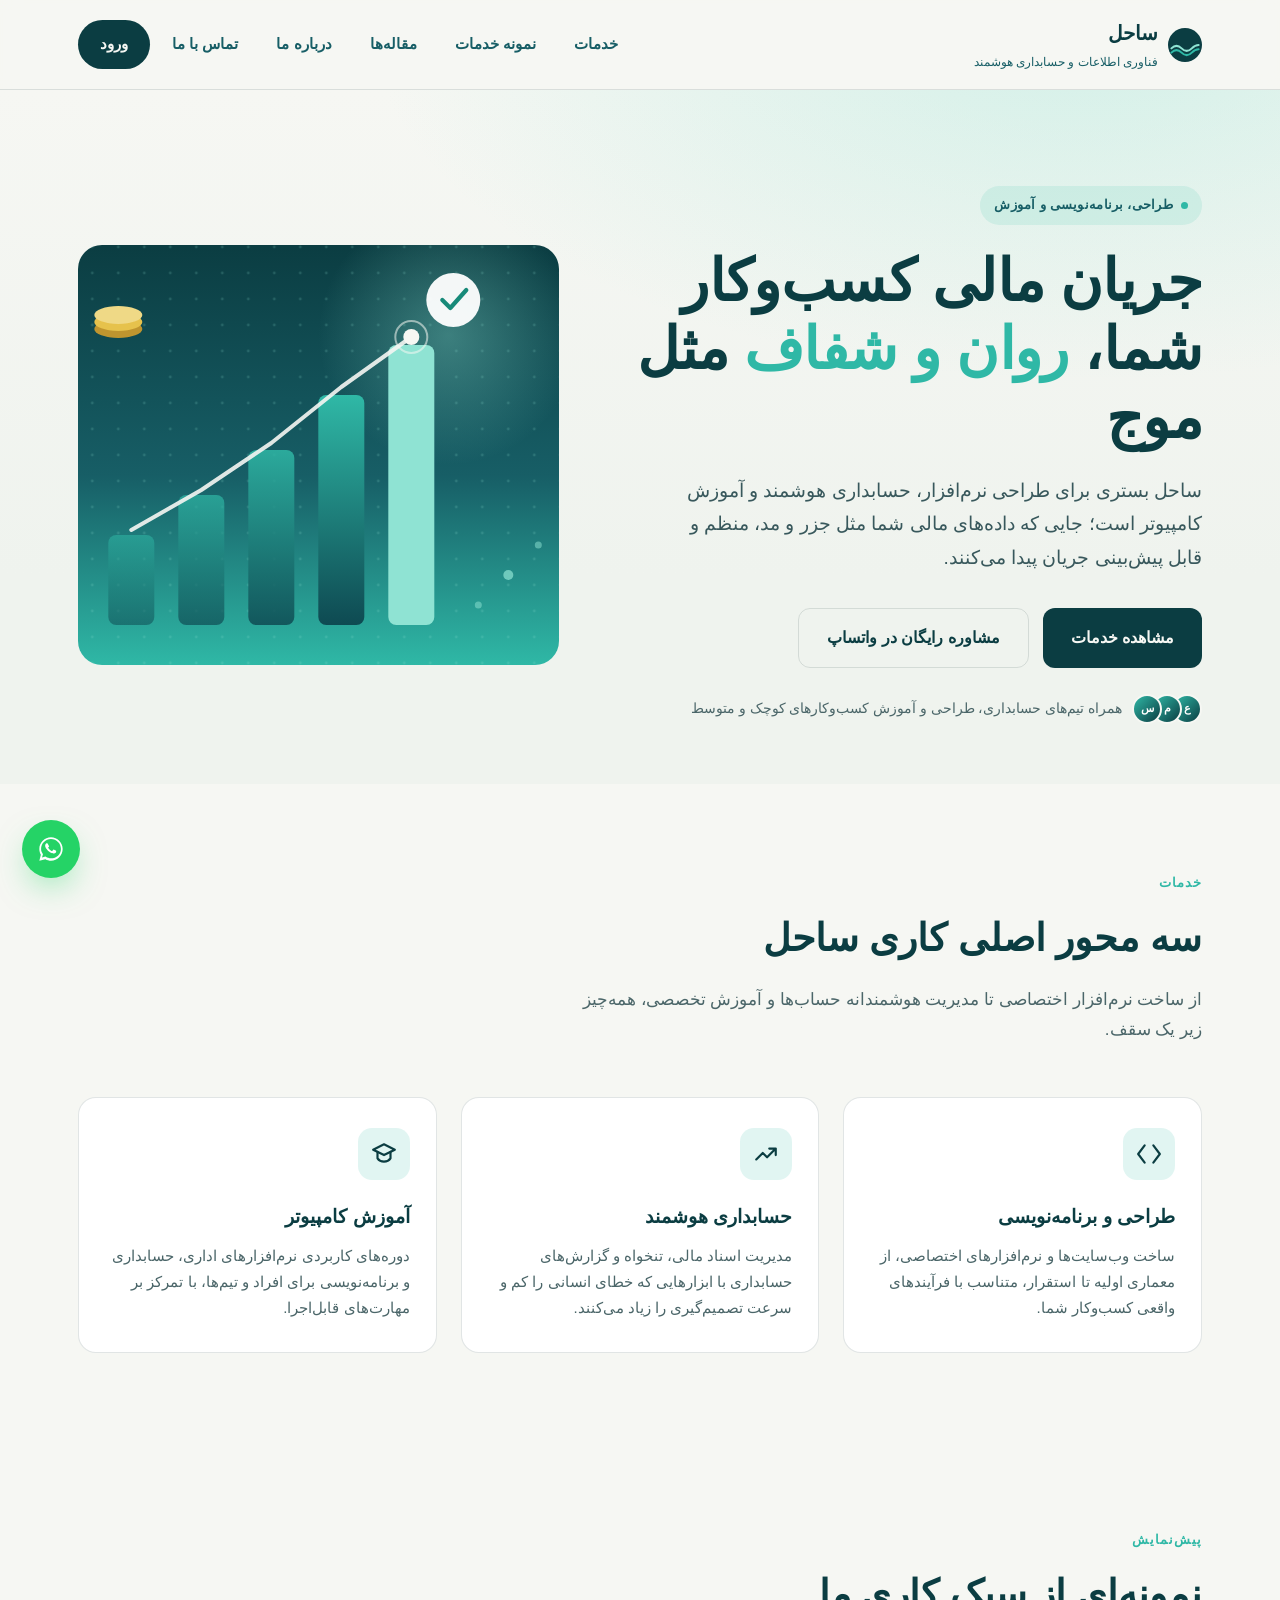
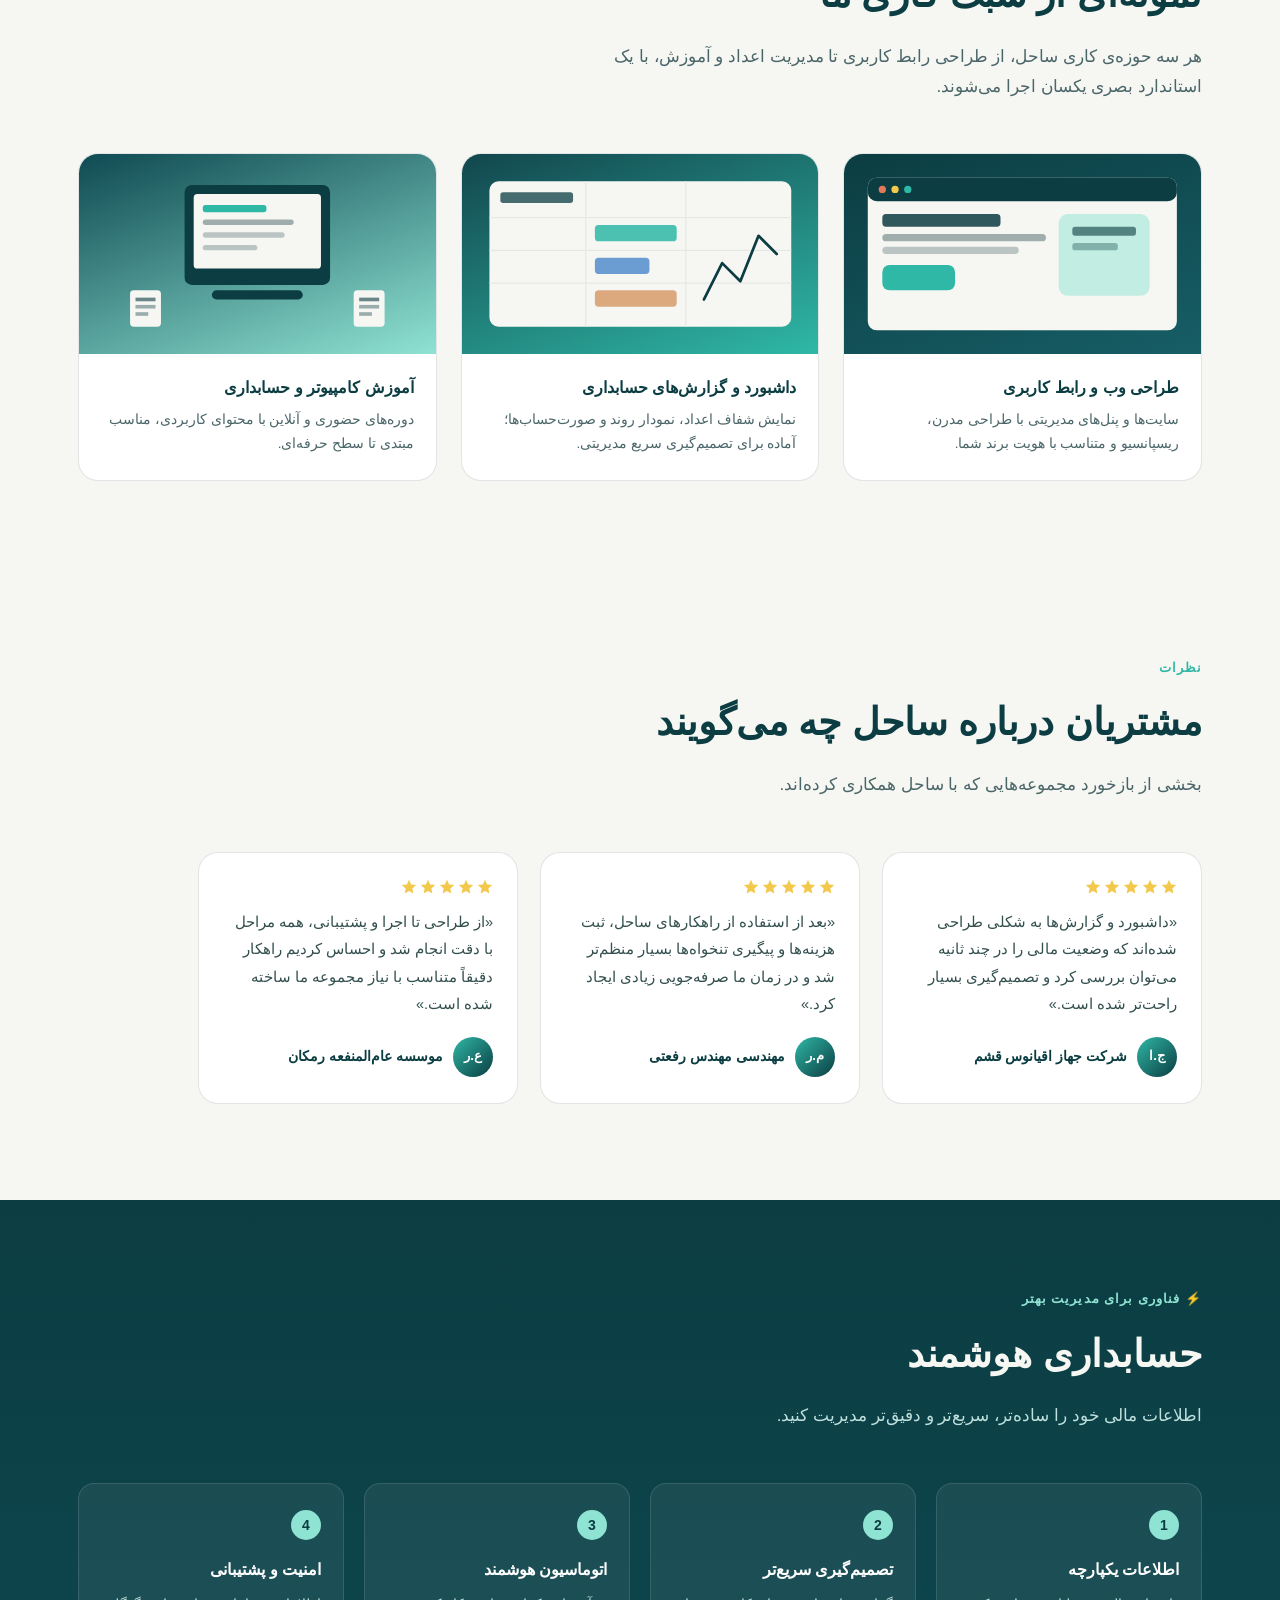
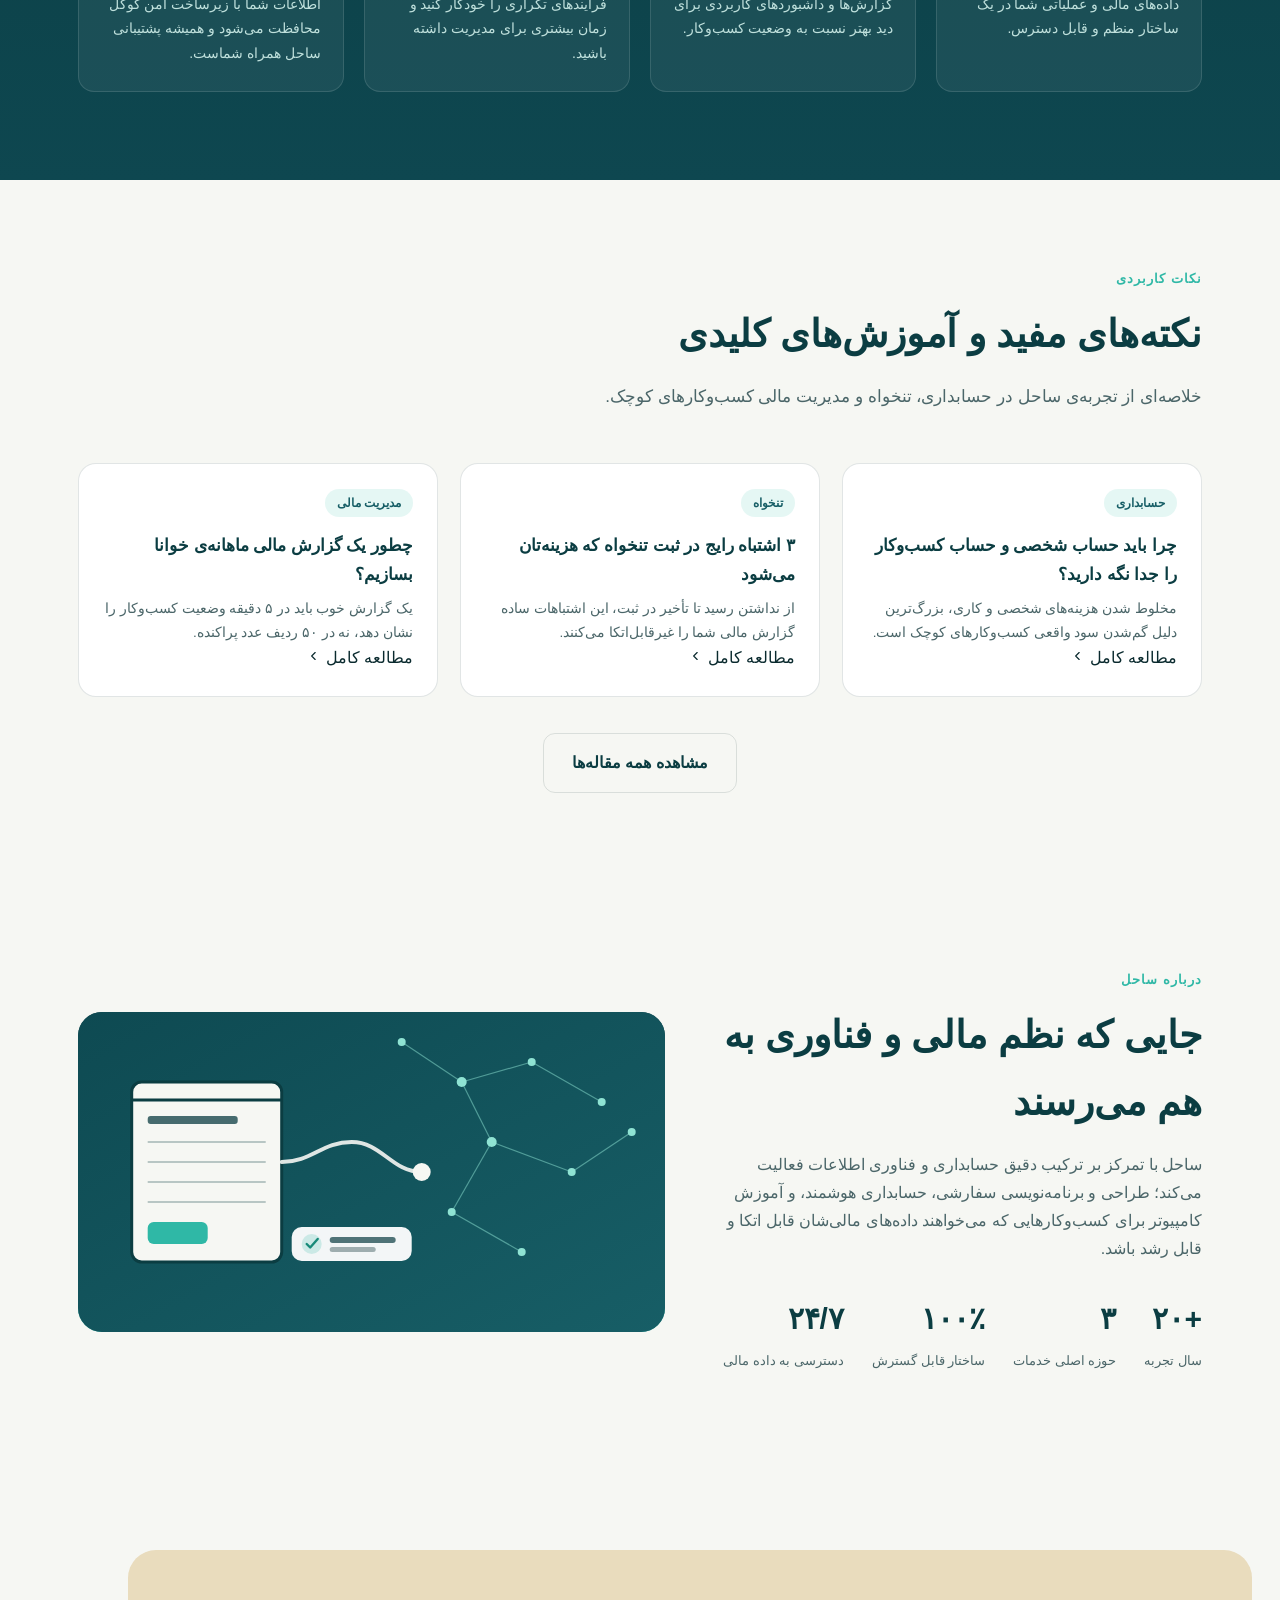
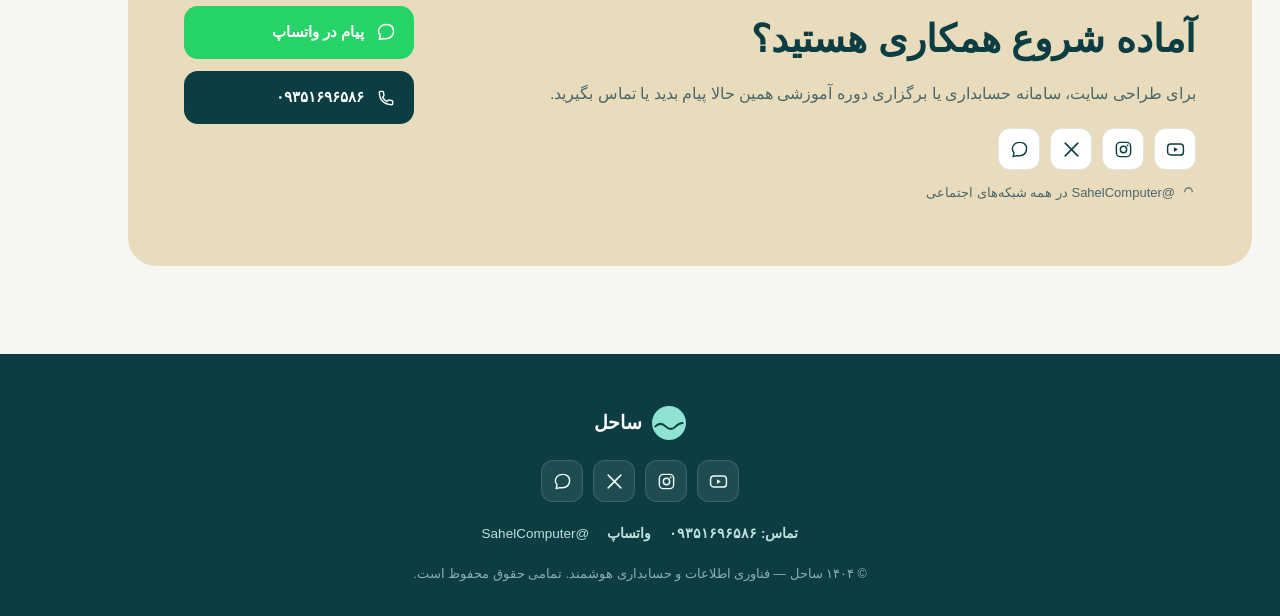
==== commit 7da8c620: "Add files via upload" ====
--- a/index.html
+++ b/index.html
@@ -5,9 +5,6 @@
 <meta name="viewport" content="width=device-width, initial-scale=1.0">
 <title>ساحل | فناوری اطلاعات و حسابداری هوشمند</title>
 <meta name="description" content="طراحی و برنامه‌نویسی، حسابداری هوشمند و آموزش کامپیوتر ساحل">
-<link rel="preconnect" href="https://fonts.googleapis.com">
-<link rel="preconnect" href="https://fonts.gstatic.com" crossorigin>
-<link href="https://fonts.googleapis.com/css2?family=Vazirmatn:wght@300;400;500;600;700;800;900&display=swap" rel="stylesheet">
 <link rel="icon" href="assets/favicon.svg" type="image/svg+xml">
 <link rel="stylesheet" href="css/style.css">
 </head>
